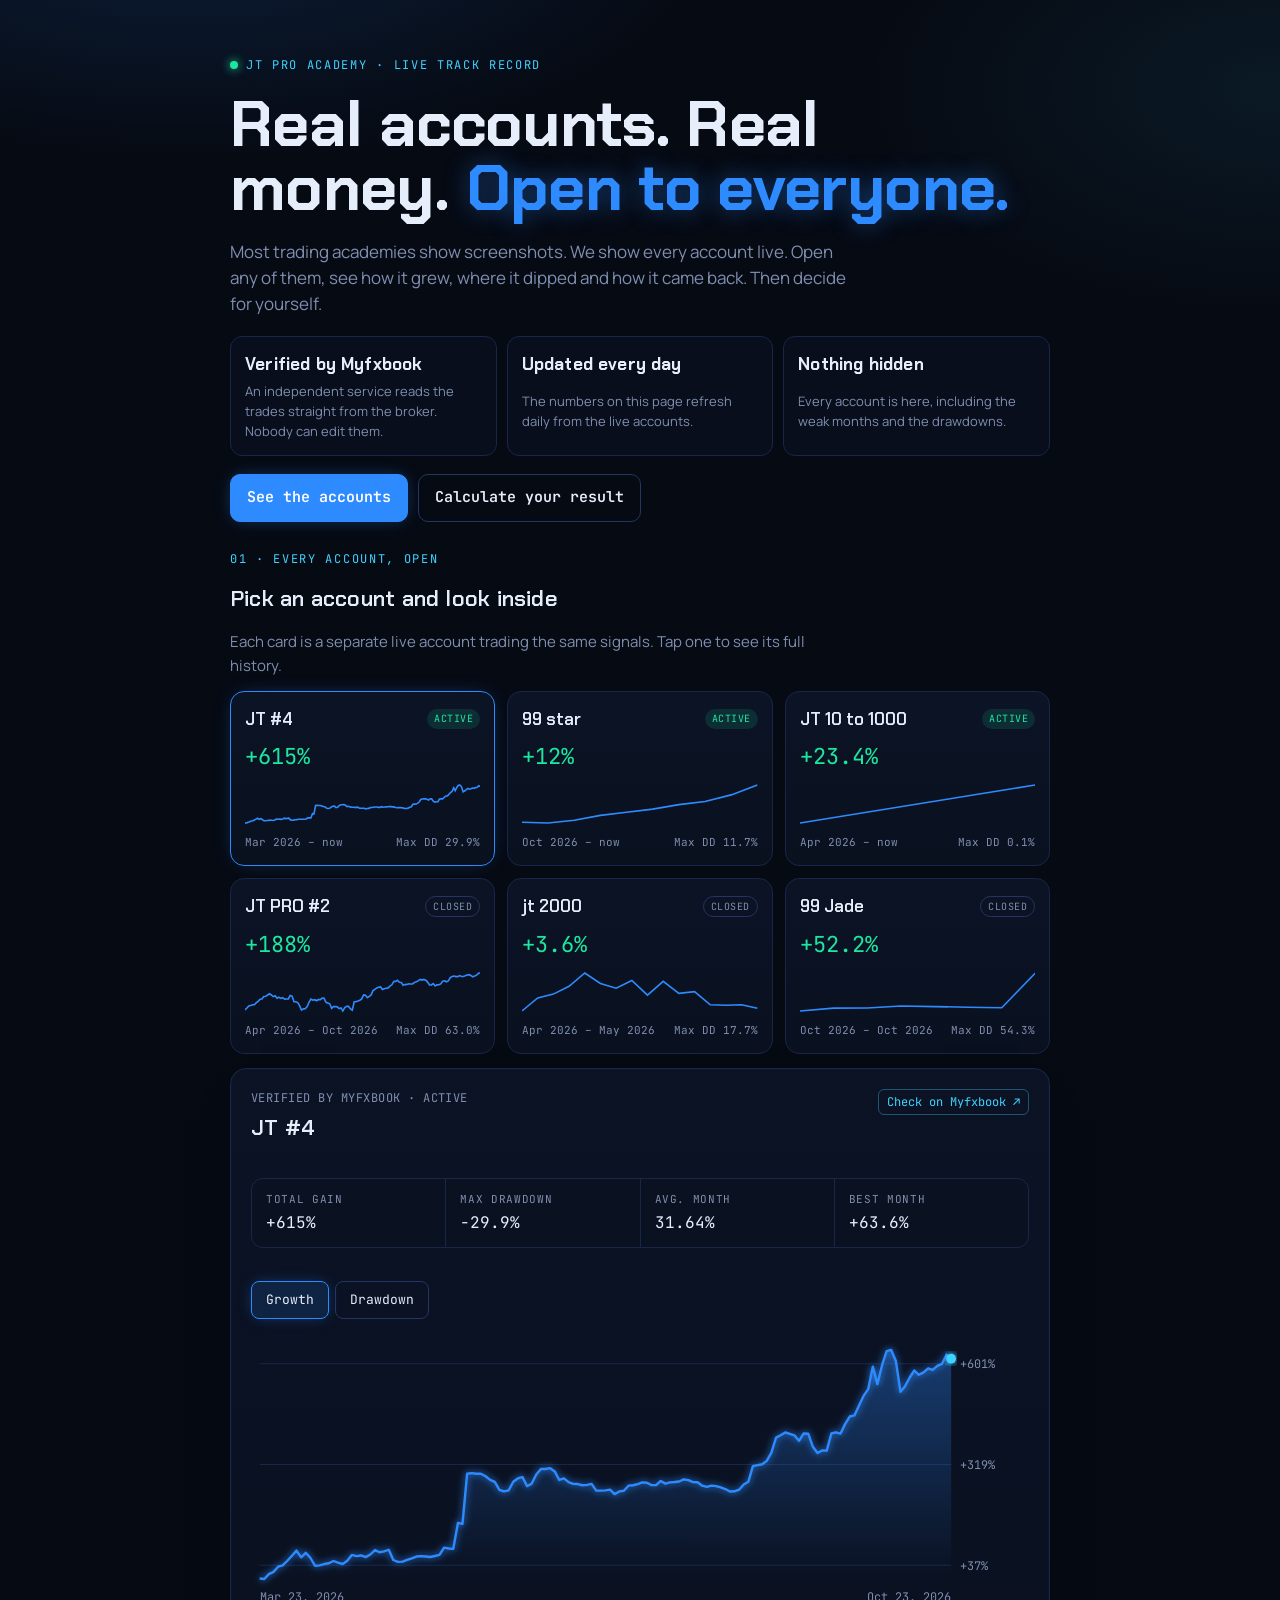
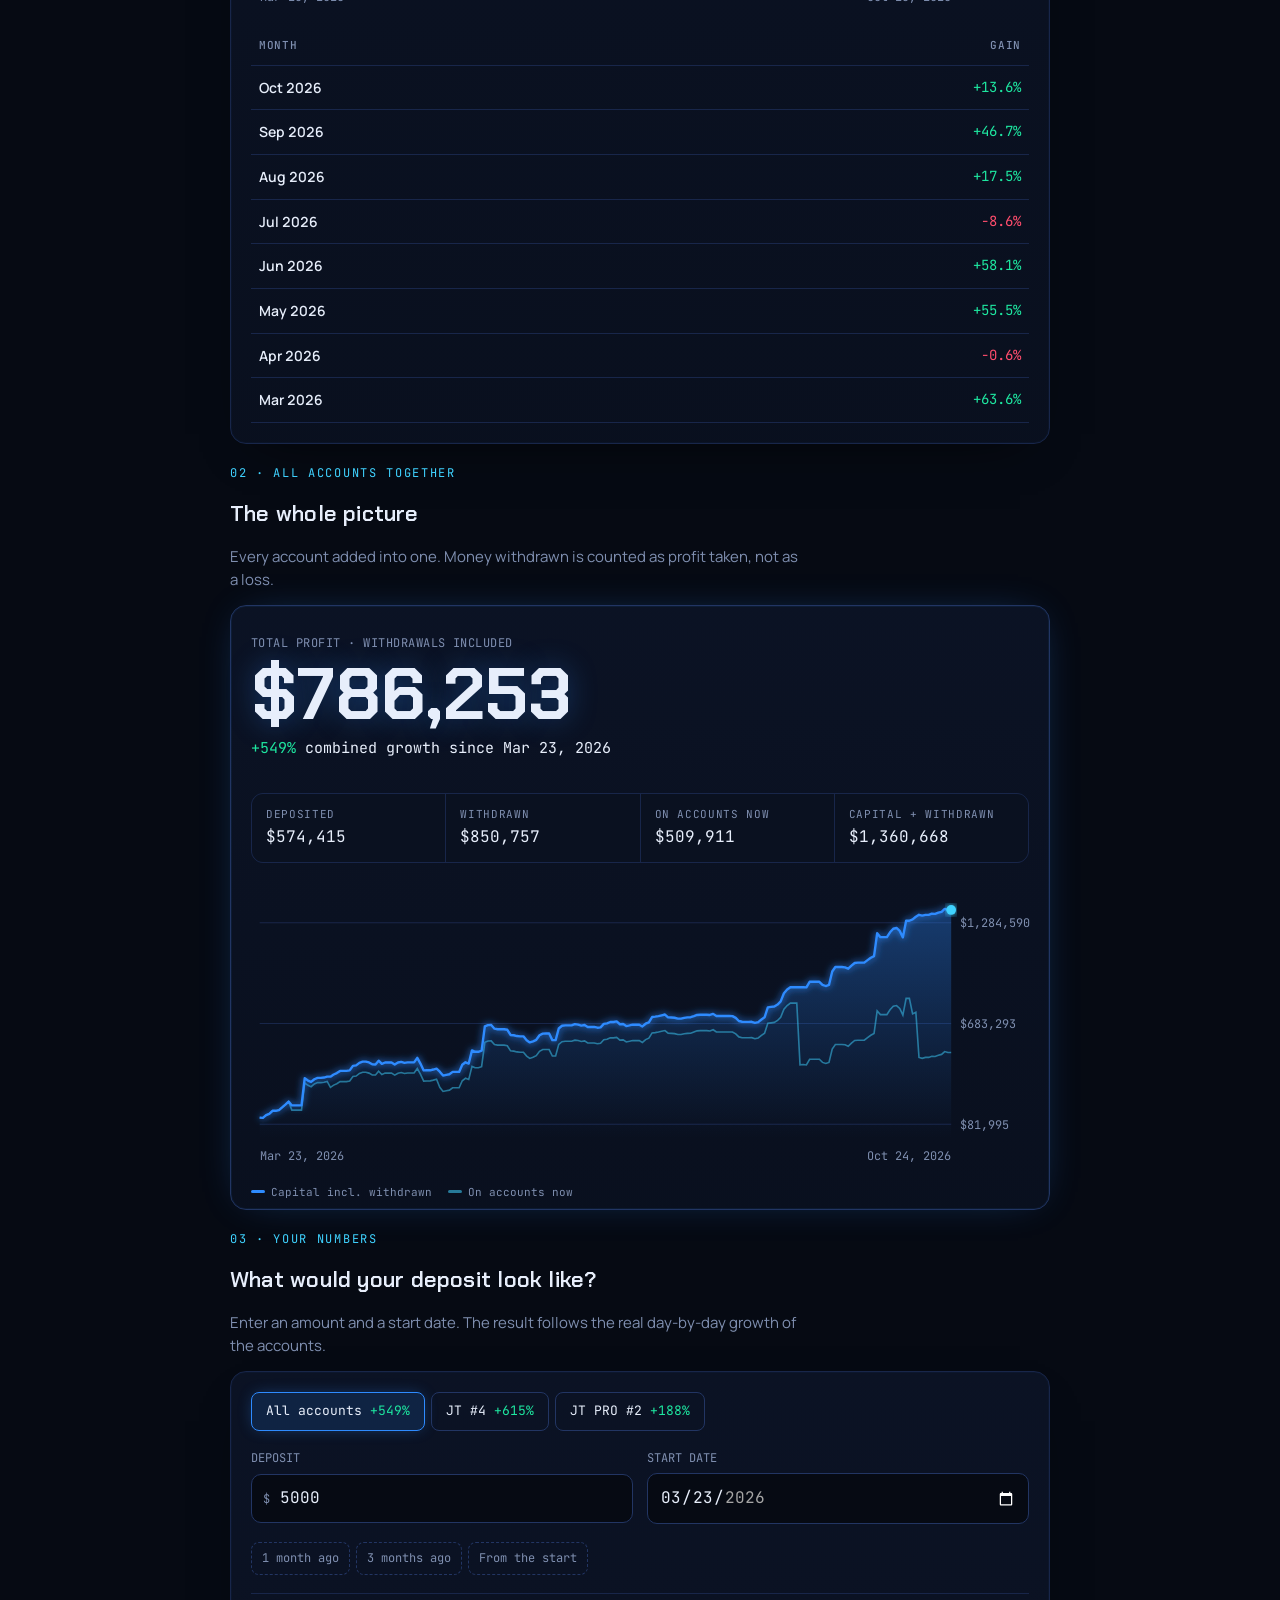
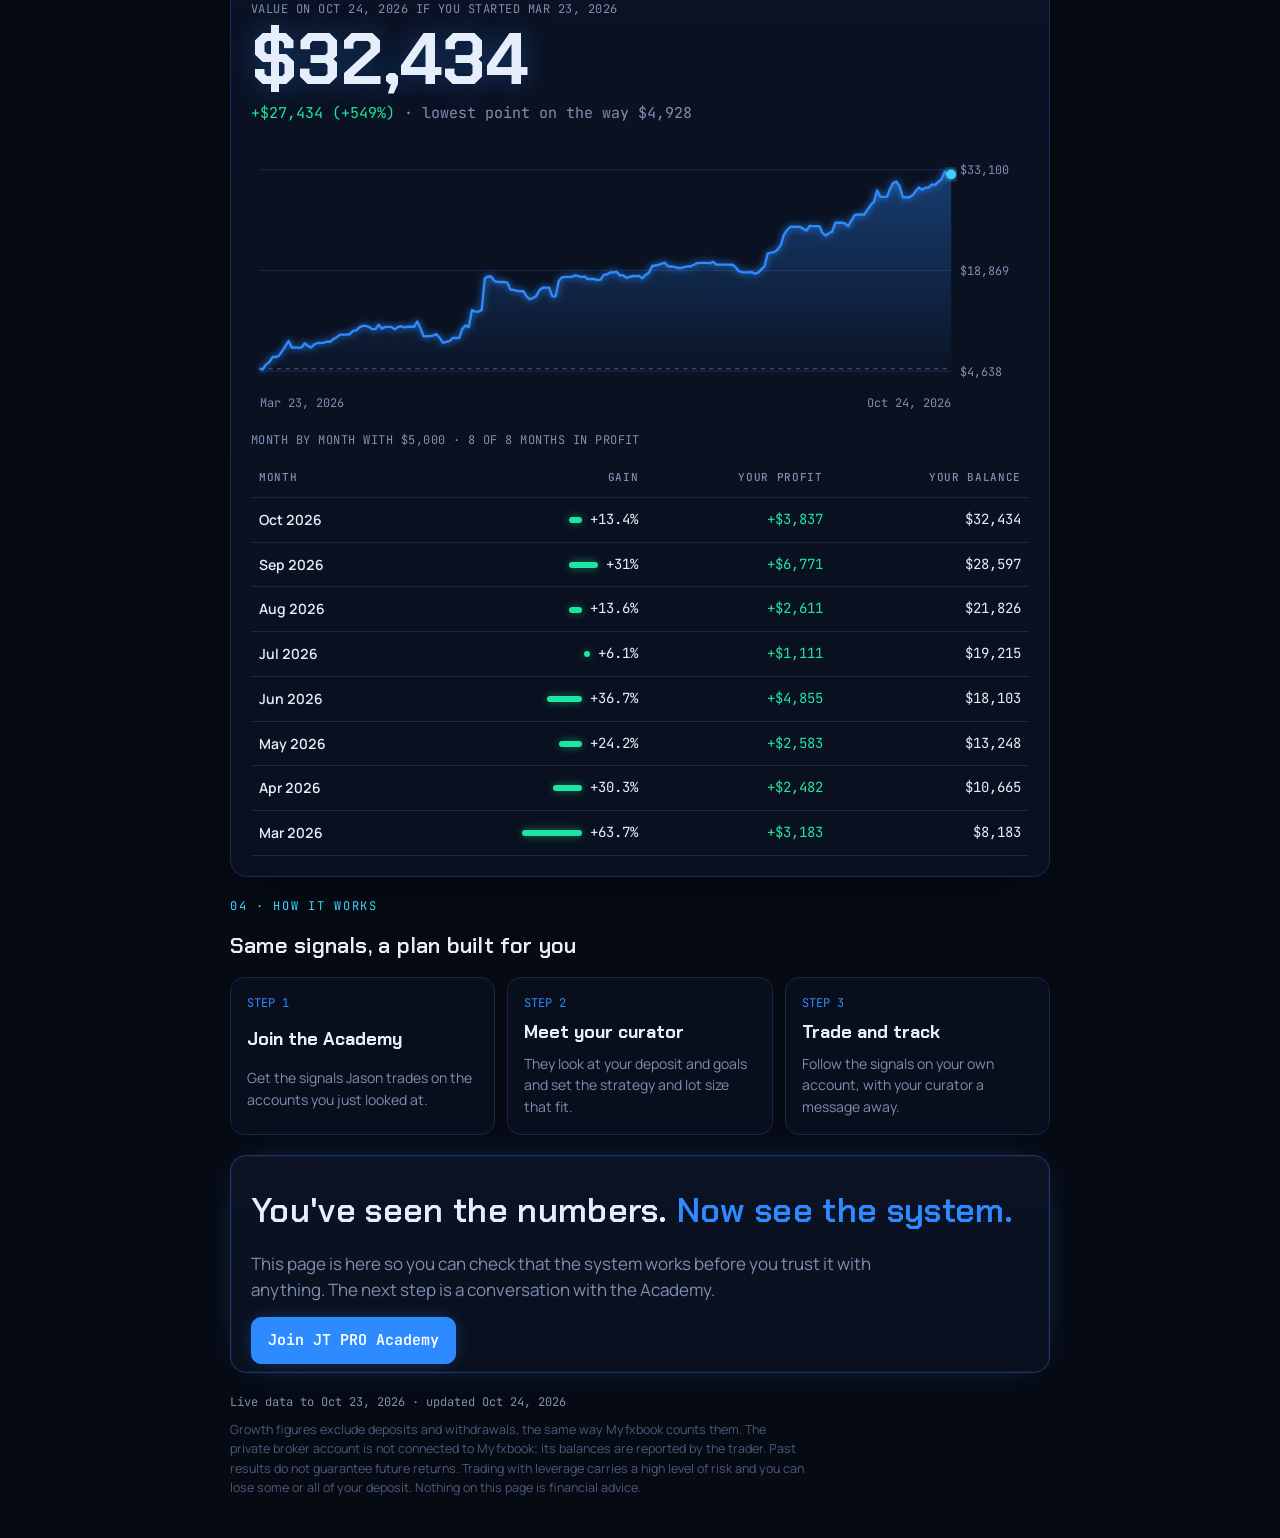
==== index.html @ dcdb2760 "Use Myfxbook drawdown figure on cards Co-Authored-By: Claude Opus 5.5 <noreply@anthropic.com> Claude" ====
<!doctype html>
<html lang="en" translate="no" class="notranslate">
<head>
<meta charset="utf-8">
<meta name="viewport" content="width=device-width,initial-scale=1,viewport-fit=cover">
<meta name="google" content="notranslate">
<title>JT PRO Academy · Live Track Record</title>
<meta name="description" content="Real trading accounts, verified on Myfxbook and updated every day. See how each account grew, where it dipped, and what your deposit could look like.">
<link rel="preconnect" href="https://fonts.googleapis.com">
<link rel="stylesheet" href="https://fonts.googleapis.com/css2?family=Chakra+Petch:wght@600;700&family=Manrope:wght@400;500;600;700&family=JetBrains+Mono:wght@400;500&display=swap">
<link rel="stylesheet" href="style.css">
<style>
.hero{padding-block:28px 8px;display:grid;gap:18px}
.hero h1{font-size:clamp(36px,8vw,64px)}
.hero .lede{font-size:17px}
.proof{display:grid;grid-template-columns:repeat(3,1fr);gap:10px}
@media (max-width:620px){.proof{grid-template-columns:1fr}}
.proof div{border:1px solid var(--line);background:rgba(10,17,32,.7);border-radius:12px;padding:14px;display:grid;gap:4px}
.proof b{font-family:var(--display);font-size:17px;letter-spacing:.01em}
.proof span{font-size:13px;color:var(--muted)}
.cta{display:flex;gap:10px;flex-wrap:wrap}
a.btn{text-decoration:none;display:inline-block}
.sec{display:grid;gap:14px}
.sec>p{margin:0;color:var(--muted);max-width:64ch}
.kicker{font-family:var(--mono);font-size:12px;letter-spacing:.14em;color:var(--cyan);text-transform:uppercase}
.cards{display:grid;grid-template-columns:repeat(auto-fill,minmax(230px,1fr));gap:12px}
.card{font:inherit;color:inherit;text-align:left;cursor:pointer;background:linear-gradient(180deg,rgba(12,20,38,.95),rgba(10,17,32,.95));border:1px solid var(--line);border-radius:14px;padding:14px;display:grid;gap:8px;min-width:0}
.card:hover{border-color:var(--line2)}
.card[aria-pressed="true"]{border-color:var(--neon);box-shadow:0 0 22px -8px var(--glow)}
.card .top{display:flex;justify-content:space-between;align-items:center;gap:8px}
.card .nm{font-family:var(--display);font-weight:600;font-size:17px}
.card .g{font-family:var(--mono);font-size:22px;color:var(--up)}
.card .meta{display:flex;justify-content:space-between;font-family:var(--mono);font-size:11px;color:var(--muted)}
.card svg{width:100%;height:44px;display:block}
.pill{font-family:var(--mono);font-size:10px;letter-spacing:.05em;text-transform:uppercase;padding:2px 7px;border-radius:999px}
.pill.on{color:var(--up);background:rgba(30,230,160,.12)}
.pill.off{color:var(--muted);border:1px solid var(--line2)}
.pill.pv{color:var(--cyan);border:1px solid rgba(63,210,255,.35)}
.dhead{display:flex;justify-content:space-between;align-items:flex-start;gap:12px;flex-wrap:wrap}
.subtabs{display:flex;gap:6px}
.callout{border:1px solid rgba(63,210,255,.35);background:rgba(63,210,255,.06);border-radius:12px;padding:14px 16px;display:grid;gap:6px}
.callout b{font-family:var(--display);font-size:16px;color:var(--cyan)}
.callout p{margin:0;font-size:14px;color:var(--fg)}
.steps{display:grid;grid-template-columns:repeat(3,1fr);gap:12px}
@media (max-width:620px){.steps{grid-template-columns:1fr}}
.steps div{border:1px solid var(--line);border-radius:14px;padding:16px;display:grid;gap:6px;background:rgba(10,17,32,.7)}
.steps i{font-style:normal;font-family:var(--mono);font-size:12px;color:var(--neon)}
.steps b{font-family:var(--display);font-size:18px}
.steps span{font-size:14px;color:var(--muted)}
.final{text-align:left;display:grid;gap:14px}
.final h2{font-size:clamp(24px,5vw,34px)}
</style>
</head>
<body>
<div class="wrap">

  <section class="hero">
    <div class="eyebrow"><span class="live"></span>JT PRO Academy · live track record</div>
    <h1>Real accounts. Real money. <em>Open to everyone.</em></h1>
    <p class="lede">Most trading academies show screenshots. We show every account live. Open any of them, see how it grew, where it dipped and how it came back. Then decide for yourself.</p>
    <div class="proof">
      <div><b>Verified by Myfxbook</b><span>An independent service reads the trades straight from the broker. Nobody can edit them.</span></div>
      <div><b>Updated every day</b><span>The numbers on this page refresh daily from the live accounts.</span></div>
      <div><b>Nothing hidden</b><span>Every account is here, including the weak months and the drawdowns.</span></div>
    </div>
    <div class="cta"><a class="btn" href="#accounts">See the accounts</a><a class="btn ghost" href="#calculator">Calculate your result</a></div>
  </section>

  <section class="sec" id="accounts">
    <div class="kicker">01 · Every account, open</div>
    <h2>Pick an account and look inside</h2>
    <p>Each card is a separate live account trading the same signals. Tap one to see its full history.</p>
    <div class="cards" id="cards"><div class="loading">Loading live data…</div></div>

    <div class="panel" id="detail" hidden>
      <div class="dhead">
        <div style="display:grid;gap:4px">
          <div class="lbl" id="dSub"></div>
          <h2 id="dName"></h2>
        </div>
        <a class="link" id="dLink" target="_blank" rel="noopener">Check on Myfxbook ↗</a>
      </div>
      <dl class="facts" id="dFacts"></dl>
      <div class="subtabs"><button class="tab" type="button" data-v="growth" aria-pressed="true">Growth</button><button class="tab" type="button" data-v="dd" aria-pressed="false">Drawdown</button></div>
      <div class="chart" id="dChart"></div>
      <div class="scroll"><table class="months">
        <thead><tr><th>Month</th><th>Gain</th></tr></thead>
        <tbody id="dMonths"></tbody>
      </table></div>
    </div>
  </section>

  <section class="sec" id="combined">
    <div class="kicker">02 · All accounts together</div>
    <h2>The whole picture</h2>
    <p>Every account added into one. Money withdrawn is counted as profit taken, not as a loss.</p>
    <div class="panel hero">
      <div style="display:grid;gap:6px">
        <div class="lbl">TOTAL PROFIT · WITHDRAWALS INCLUDED</div>
        <div class="big" id="totResult">—</div>
        <div class="delta" id="totGrowth"></div>
      </div>
      <dl class="facts" id="totFacts"></dl>
      <div class="chart" id="totChart"></div>
      <div class="legend"><span><i style="background:var(--neon)"></i>Capital incl. withdrawn</span><span><i style="background:var(--cyan);opacity:.55"></i>On accounts now</span></div>
    </div>
  </section>

  <section class="sec" id="calculator">
    <div class="kicker">03 · Your numbers</div>
    <h2>What would your deposit look like?</h2>
    <p>Enter an amount and a start date. The result follows the real day-by-day growth of the accounts.</p>
    <div class="panel">
      <div class="tabs" id="tabs" role="group" aria-label="Account"></div>
      <div class="fields">
        <label for="amt">DEPOSIT
          <div class="amount"><span>$</span><input id="amt" type="number" inputmode="decimal" min="1" step="100" value="5000"></div>
        </label>
        <label for="start">START DATE
          <input id="start" type="date">
        </label>
      </div>
      <div class="chips" id="chips">
        <button class="chip" data-m="1" type="button">1 month ago</button>
        <button class="chip" data-m="3" type="button">3 months ago</button>
        <button class="chip" data-m="0" type="button">From the start</button>
      </div>
      <div class="callout" id="small" hidden>
        <b>Under $1,000? Your plan looks different</b>
        <p>These results come from Jason's steady strategy, built for larger deposits. On a small account it grows too slowly to matter, so small deposits trade the same signals with larger position sizes to grow faster.</p>
        <p>You risk less money in total, but each trade carries more risk for the account. Your curator in the Academy sets the lot size that fits your deposit and your goals.</p>
      </div>
      <div class="result" aria-live="polite">
        <div class="lbl" id="resLbl">VALUE TODAY</div>
        <div class="big" id="resVal">$0</div>
        <div class="delta" id="resDelta"></div>
      </div>
      <div class="chart" id="calcChart"></div>
      <div style="display:grid;gap:8px">
        <div class="lbl" id="mLbl">MONTH BY MONTH</div>
        <div class="scroll"><table class="months">
          <thead><tr><th>Month</th><th>Gain</th><th>Your profit</th><th>Your balance</th></tr></thead>
          <tbody id="mRows"></tbody>
        </table></div>
      </div>
    </div>
  </section>

  <section class="sec" id="how">
    <div class="kicker">04 · How it works</div>
    <h2>Same signals, a plan built for you</h2>
    <div class="steps">
      <div><i>STEP 1</i><b>Join the Academy</b><span>Get the signals Jason trades on the accounts you just looked at.</span></div>
      <div><i>STEP 2</i><b>Meet your curator</b><span>They look at your deposit and goals and set the strategy and lot size that fit.</span></div>
      <div><i>STEP 3</i><b>Trade and track</b><span>Follow the signals on your own account, with your curator a message away.</span></div>
    </div>
  </section>

  <section class="panel hero final">
    <h2>You've seen the numbers. <em style="font-style:normal;color:var(--neon)">Now see the system.</em></h2>
    <p class="lede" style="margin:0">This page is here so you can check that the system works before you trust it with anything. The next step is a conversation with the Academy.</p>
    <div class="cta"><a class="btn" id="joinBtn" href="#" target="_blank" rel="noopener">Join JT PRO Academy</a></div>
  </section>

  <div class="foot">
    <div class="stamp" id="stamp"></div>
    <div>Growth figures exclude deposits and withdrawals, the same way Myfxbook counts them. The private broker account is not connected to Myfxbook; its balances are reported by the trader. Past results do not guarantee future returns. Trading with leverage carries a high level of risk and you can lose some or all of your deposit. Nothing on this page is financial advice.</div>
  </div>
</div>

<script src="engine.js"></script>
<script>
const ACADEMY_URL = '#';
let DATA = null, ENTRIES = [], R = null, cur = 'all', sel = 'jt4', view = 'growth';
const $ = id => document.getElementById(id);
const money = v => (v < 0 ? '−$' : '$') + Math.round(Math.abs(v)).toLocaleString('en-US');
const fmtDate = s => new Date(s + 'T00:00:00').toLocaleDateString('en-US', {month:'short', day:'numeric', year:'numeric'});
const fmtMon = s => new Date(s + 'T00:00:00').toLocaleDateString('en-US', {month:'short', year:'numeric'});
const pct = v => (v >= 0 ? '+' : '') + v.toLocaleString('en-US', {maximumFractionDigits: Math.abs(v) >= 100 ? 0 : 1}) + '%';
$('joinBtn').href = ACADEMY_URL;

// account series: growth index by date
function accSeries(key){
  if (key === 'all') { const s = R.days.filter(x => x.d >= R.firstReal); return s.map(x => ({d: x.d, i: x.idx / s[0].idx})); }
  const a = DATA.accounts[key];
  return a.bal.map((p, i) => ({d: p[0], i: 1 + a.s[i] / 100}));
}
function maxDD(s){ let pk = 1, m = 0; for (const p of s) { pk = Math.max(pk, p.i); m = Math.min(m, p.i / pk - 1); } return m * 100; }
function monthsOf(s){
  const out = []; let prev = 1;
  for (const p of s) { const m = p.d.slice(0, 7); let r = out[out.length - 1];
    if (!r || r.m !== m) { r = {m, a: prev, b: p.i}; out.push(r); } r.b = p.i; prev = p.i; }
  return out;
}

function chart(el, pts, opts){
  const W = 720, H = opts.h || 250, L = 8, Rt = 72, T = 12, B = 26;
  const vals = pts.flatMap(p => p.v2 != null ? [p.v, p.v2] : [p.v]).concat(opts.base != null ? [opts.base] : []);
  let lo = opts.zero ? Math.min(0, ...vals) : Math.min(...vals), hi = Math.max(...vals); if (hi === lo) hi = lo + 1;
  if (!opts.zero && !opts.neg) { const pad = (hi - lo) * .08; lo -= pad; hi += pad; }
  if (opts.neg) hi = 0;
  const fmt = opts.fmt || money;
  const n = pts.length, x = i => L + (n < 2 ? 0 : i * (W - L - Rt) / (n - 1)), y = v => T + (hi - v) / (hi - lo) * (H - T - B);
  const path = k => pts.map((p, i) => `${i ? 'L' : 'M'}${x(i).toFixed(1)},${y(p[k]).toFixed(1)}`).join('');
  const col = opts.neg ? '#ff4d6d' : '#2e8bff';
  const ticks = [0, .5, 1].map(f => lo + (hi - lo) * (0.06 + f * 0.88)).map(v =>
    `<line x1="${L}" x2="${W - Rt}" y1="${y(v)}" y2="${y(v)}" stroke="var(--line)" stroke-width="1"/><text x="${W - Rt + 8}" y="${y(v) + 4}" fill="var(--muted)" font-size="11" font-family="var(--mono)">${fmt(v)}</text>`).join('');
  const base = opts.neg ? y(0) : H - B;
  const area = path('v') + `L${x(n - 1)},${base}L${x(0)},${base}Z`, last = pts[n - 1], id = el.id;
  el.innerHTML = `<svg viewBox="0 0 ${W} ${H}" role="img" aria-label="${opts.label}">
    <defs><linearGradient id="g${id}" x1="0" y1="${opts.neg ? 1 : 0}" x2="0" y2="${opts.neg ? 0 : 1}"><stop offset="0" stop-color="${col}" stop-opacity=".35"/><stop offset="1" stop-color="${col}" stop-opacity="0"/></linearGradient>
    <filter id="f${id}" x="-5%" y="-20%" width="110%" height="140%"><feGaussianBlur stdDeviation="3.5" result="b"/><feMerge><feMergeNode in="b"/><feMergeNode in="SourceGraphic"/></feMerge></filter></defs>
    ${ticks}
    ${opts.base != null ? `<line x1="${L}" x2="${W - Rt}" y1="${y(opts.base)}" y2="${y(opts.base)}" stroke="var(--dim)" stroke-dasharray="4 4" stroke-width="1"/>` : ''}
    <path d="${area}" fill="url(#g${id})"/>
    ${pts[0].v2 != null ? `<path d="${path('v2')}" fill="none" stroke="var(--cyan)" stroke-opacity=".5" stroke-width="1.5"/>` : ''}
    <path d="${path('v')}" fill="none" stroke="${col}" stroke-width="2.2" stroke-linejoin="round" filter="url(#f${id})"/>
    <circle cx="${x(n - 1)}" cy="${y(last.v)}" r="4.5" fill="${opts.neg ? col : 'var(--cyan)'}" filter="url(#f${id})"/>
    <text x="${L}" y="${H - 6}" fill="var(--muted)" font-size="11" font-family="var(--mono)">${fmtDate(pts[0].d)}</text>
    <text x="${W - Rt}" y="${H - 6}" fill="var(--muted)" font-size="11" font-family="var(--mono)" text-anchor="end">${fmtDate(last.d)}</text>
    <line class="hx" y1="${T}" y2="${H - B}" stroke="var(--cyan)" stroke-opacity=".6" stroke-width="1" visibility="hidden"/>
  </svg><div class="tip" hidden></div>`;
  const svg = el.querySelector('svg'), tip = el.querySelector('.tip'), hx = el.querySelector('.hx');
  const move = e => {
    const r = svg.getBoundingClientRect(), sx = (e.clientX - r.left) * W / r.width;
    const i = Math.max(0, Math.min(n - 1, Math.round((sx - L) / ((W - L - Rt) / Math.max(1, n - 1)))));
    hx.setAttribute('x1', x(i)); hx.setAttribute('x2', x(i)); hx.setAttribute('visibility', 'visible');
    tip.hidden = false; tip.textContent = `${fmtDate(pts[i].d)} · ${fmt(pts[i].v)}`;
    tip.style.left = Math.min(r.width - 70, Math.max(70, x(i) * r.width / W)) + 'px'; tip.style.top = (y(pts[i].v) * r.height / H) + 'px';
  };
  svg.addEventListener('pointermove', move); svg.addEventListener('pointerdown', move);
  svg.addEventListener('pointerleave', () => { tip.hidden = true; hx.setAttribute('visibility', 'hidden'); });
}

function spark(s){
  const W = 220, H = 44, n = s.length; if (n < 2) return '';
  const lo = Math.min(...s.map(p => p.i)), hi = Math.max(...s.map(p => p.i)) || 1;
  const d = s.map((p, i) => `${i ? 'L' : 'M'}${(i * W / (n - 1)).toFixed(1)},${(H - 3 - (p.i - lo) / ((hi - lo) || 1) * (H - 6)).toFixed(1)}`).join('');
  return `<svg viewBox="0 0 ${W} ${H}" preserveAspectRatio="none" aria-hidden="true"><path d="${d}" fill="none" stroke="#2e8bff" stroke-width="1.6" vector-effect="non-scaling-stroke"/></svg>`;
}

function accList(){
  const keys = Object.keys(DATA.accounts);
  const list = keys.map(k => { const a = DATA.accounts[k], s = accSeries(k);
    return {k, name: a.name, verified: true, active: a.balNow > 0, gain: (s.at(-1).i - 1) * 100, dd: parseFloat(a.drawdown) || Math.abs(maxDD(s)), from: s[0].d, to: s.at(-1).d, s, url: a.url}; });
  return list.sort((a, b) => (b.active - a.active) || (b.s.length - a.s.length));
}

function privCard(){
  if (ENTRIES.length < 2) return '';
  const e = ENTRIES.slice().sort((a, b) => a.date < b.date ? -1 : 1), first = e[0], last = e.at(-1);
  const dep = e.reduce((t, x) => t + (x.flow > 0 ? x.flow : 0), 0), wd = e.reduce((t, x) => t + (x.flow < 0 ? -x.flow : 0), 0);
  return `<div class="card" style="cursor:default">
    <div class="top"><span class="nm">Private broker</span><span class="pill pv">Private</span></div>
    <div class="g">${money(last.balance)}</div>
    <div class="note" style="font-size:13px">Started with ${money(first.balance)} in ${fmtMon(first.date)}${wd ? `, ${money(wd)} withdrawn since` : ''}. Same signals, a broker that can't connect to Myfxbook, so balances are reported by the trader.</div>
    <div class="meta"><span>${fmtMon(first.date)} – now</span><span>Reported</span></div>
  </div>`;
}

function renderCards(){
  const list = accList();
  $('cards').innerHTML = list.map(a => `<button class="card" type="button" data-k="${a.k}" aria-pressed="${a.k === sel}">
    <div class="top"><span class="nm">${a.name}</span><span class="pill ${a.verified ? (a.active ? 'on' : 'off') : 'pv'}">${a.verified ? (a.active ? 'Active' : 'Closed') : 'Private'}</span></div>
    <div class="g ${a.gain < 0 ? 'down' : ''}">${pct(a.gain)}</div>
    ${spark(a.s)}
    <div class="meta"><span>${fmtMon(a.from)} – ${a.active ? 'now' : fmtMon(a.to)}</span><span>Max DD ${Math.abs(a.dd).toFixed(1)}%</span></div>
  </button>`).join('');
  $('cards').querySelectorAll('.card').forEach(b => b.onclick = () => { sel = b.dataset.k; renderCards(); renderDetail(); $('detail').scrollIntoView({behavior: 'smooth', block: 'start'}); });
}

function renderDetail(){
  const a = accList().find(x => x.k === sel); if (!a) return;
  $('detail').hidden = false;
  $('dName').textContent = a.name;
  $('dSub').textContent = `VERIFIED BY MYFXBOOK · ${a.active ? 'ACTIVE' : 'CLOSED'}`;
  $('dLink').href = a.url;
  const ms = monthsOf(a.s), best = Math.max(...ms.map(m => m.b / m.a - 1)) * 100;
  const acc = DATA.accounts[a.k];
  $('dFacts').innerHTML = [['Total gain', pct(a.gain)], ['Max drawdown', '−' + Math.abs(a.dd).toFixed(1) + '%'], ['Avg. month', acc.monthly], ['Best month', pct(best)]]
    .map(([t, v]) => `<div><dt>${t}</dt><dd>${v}</dd></div>`).join('');
  if (view === 'growth') chart($('dChart'), a.s.map(p => ({d: p.d, v: (p.i - 1) * 100})), {fmt: v => pct(v), label: 'Account growth', zero: true});
  else { let pk = 1; chart($('dChart'), a.s.map(p => { pk = Math.max(pk, p.i); return {d: p.d, v: (p.i / pk - 1) * 100}; }), {fmt: v => v.toFixed(1) + '%', label: 'Drawdown from peak', neg: true}); }
  $('dMonths').innerHTML = ms.slice().reverse().map(m => { const g = (m.b / m.a - 1) * 100; return `<tr><td>${fmtMon(m.m + '-01')}</td><td class="${g >= 0 ? 'up' : 'down'}">${pct(g)}</td></tr>`; }).join('');
}
document.querySelectorAll('.subtabs .tab').forEach(b => b.onclick = () => { view = b.dataset.v; document.querySelectorAll('.subtabs .tab').forEach(t => t.setAttribute('aria-pressed', t === b)); renderDetail(); });

function renderTotal(){
  const days = R.days.filter(x => x.d >= R.firstReal), last = days.at(-1);
  $('totResult').textContent = money(R.result);
  $('totGrowth').innerHTML = `<span class="up">${pct((last.idx / days[0].idx - 1) * 100)}</span> combined growth since ${fmtDate(days[0].d)}`;
  $('totFacts').innerHTML = [['Deposited', R.dep], ['Withdrawn', R.wd], ['On accounts now', R.now], ['Capital + withdrawn', R.now + R.wd]]
    .map(([t, v]) => `<div><dt>${t}</dt><dd>${money(v)}</dd></div>`).join('');
  chart($('totChart'), days.map(x => ({d: x.d, v: x.tot + x.wd, v2: x.tot})), {label: 'Total capital over time', zero: true});
  const lastMfx = Object.values(DATA.accounts).map(a => a.bal.at(-1)[0]).sort().pop();
  $('stamp').textContent = `Live data to ${fmtDate(lastMfx)} · updated ${fmtDate(DATA.updated)}`;
}

function renderTabs(){
  const t = k => { const s = accSeries(k); return pct((s.at(-1).i / s[0].i - 1) * 100); };
  const tabs = [['all', 'All accounts'], ['jt4', 'JT #4'], ['jtpro2', 'JT PRO #2']];
  $('tabs').innerHTML = tabs.map(([k, n]) => `<button class="tab" type="button" data-k="${k}" aria-pressed="${k === cur}">${n}<span class="g">${t(k)}</span></button>`).join('');
  $('tabs').querySelectorAll('.tab').forEach(b => b.onclick = () => { cur = b.dataset.k; setupCalc(true); });
}
function setupCalc(reset){
  renderTabs();
  const s = accSeries(cur), inp = $('start');
  inp.min = s[0].d; inp.max = s.at(-1).d;
  if (reset || !inp.value || inp.value < inp.min || inp.value > inp.max) inp.value = s[0].d;
  calc();
}
function calc(){
  const s = accSeries(cur), amt = Math.max(0, parseFloat($('amt').value) || 0), start = $('start').value;
  $('small').hidden = !(amt > 0 && amt < 1000);
  let i = 0; while (i + 1 < s.length && s[i + 1].d <= start) i++;
  const pts = s.slice(i).map(p => ({d: p.d, v: amt * p.i / s[i].i}));
  const end = pts.at(-1).v, diff = end - amt, p = amt ? diff / amt * 100 : 0;
  $('resLbl').textContent = `VALUE ON ${fmtDate(pts.at(-1).d).toUpperCase()} IF YOU STARTED ${fmtDate(pts[0].d).toUpperCase()}`;
  $('resVal').textContent = money(end);
  const low = Math.min(...pts.map(q => q.v));
  $('resDelta').innerHTML = `<span class="${diff >= 0 ? 'up' : 'down'}">${diff >= 0 ? '+' : '−'}${money(Math.abs(diff))} (${pct(p)})</span>` + (low < amt ? ` <span style="color:var(--muted)">· lowest point on the way ${money(low)}</span>` : '');
  chart($('calcChart'), pts, {base: amt, label: 'Your deposit over time'});
  const ms = []; let prev = amt;
  for (const q of pts) { const m = q.d.slice(0, 7); let r = ms.at(-1); if (!r || r.m !== m) { r = {m, a: prev, b: q.v}; ms.push(r); } r.b = q.v; prev = q.v; }
  const mx = Math.max(...ms.map(r => Math.abs(r.b / r.a - 1)), .01), wins = ms.filter(r => r.b >= r.a).length;
  $('mLbl').textContent = `MONTH BY MONTH WITH ${money(amt)} · ${wins} OF ${ms.length} MONTHS IN PROFIT`;
  $('mRows').innerHTML = ms.slice().reverse().map(r => { const g = r.b / r.a - 1, w = Math.max(3, Math.round(Math.abs(g) / mx * 60));
    return `<tr><td>${fmtMon(r.m + '-01')}</td><td><span class="bar ${g < 0 ? 'neg' : ''}" style="width:${w}px"></span>${pct(g * 100)}</td><td class="${g >= 0 ? 'up' : 'down'}">${g >= 0 ? '+' : '−'}${money(Math.abs(r.b - r.a))}</td><td>${money(r.b)}</td></tr>`; }).join('');
}
$('amt').addEventListener('input', () => R && calc());
$('start').addEventListener('change', () => R && calc());
$('chips').querySelectorAll('.chip').forEach(b => b.onclick = () => {
  if (!R) return; const s = accSeries(cur), m = +b.dataset.m;
  if (!m) $('start').value = s[0].d;
  else { const d = new Date(s.at(-1).d + 'T00:00:00'); d.setMonth(d.getMonth() - m);
    const iso = `${d.getFullYear()}-${String(d.getMonth() + 1).padStart(2, '0')}-${String(d.getDate()).padStart(2, '0')}`; $('start').value = iso < s[0].d ? s[0].d : iso; }
  calc();
});

const bust = '?t=' + Date.now();
Promise.all([fetch('data.json' + bust).then(r => r.json()), fetch('exchange.json' + bust).then(r => r.json()).catch(() => ({entries: []}))])
  .then(([d, ex]) => {
    DATA = d; ENTRIES = ex.entries || []; R = jtEngine(DATA, ENTRIES);
    renderCards(); renderDetail(); renderTotal(); setupCalc(true);
  })
  .catch(() => { $('cards').innerHTML = '<div class="loading">Could not load live data. Refresh the page.</div>'; });
</script>
</body>
</html>
---- style.css ----
/* JT PRO — blue neon terminal. Single dark theme by design. */
:root{
  --bg:#060a13; --bg2:#0a1120; --panel:#0c1426; --line:#18264a; --line2:#223563;
  --fg:#e7eefb; --muted:#7f8fb0; --dim:#4c5b7e;
  --neon:#2e8bff; --cyan:#3fd2ff; --glow:rgba(46,139,255,.45);
  --up:#1ee6a0; --down:#ff4d6d; --est:rgba(127,143,176,.08);
  --display:"Chakra Petch","Segoe UI",system-ui,sans-serif;
  --body:"Manrope",system-ui,-apple-system,"Segoe UI",sans-serif;
  --mono:"JetBrains Mono",ui-monospace,SFMono-Regular,Menlo,monospace;
  color-scheme:dark;
}
*{box-sizing:border-box}
html{background:var(--bg)}
body{margin:0;background:
  radial-gradient(900px 420px at 15% -10%,rgba(46,139,255,.16),transparent 60%),
  radial-gradient(700px 380px at 100% 10%,rgba(63,210,255,.08),transparent 60%),
  linear-gradient(var(--bg),var(--bg));
  background-attachment:fixed;color:var(--fg);font-family:var(--body);font-size:15px;line-height:1.55;
  padding-left:max(16px,env(safe-area-inset-left,0px));padding-right:max(16px,env(safe-area-inset-right,0px));
  padding-block:calc(28px + env(safe-area-inset-top,0px)) calc(40px + env(safe-area-inset-bottom,0px));min-height:100vh}
body::after{content:"";position:fixed;inset:0;pointer-events:none;z-index:-1;opacity:.5;
  background-image:linear-gradient(rgba(46,139,255,.05) 1px,transparent 1px),linear-gradient(90deg,rgba(46,139,255,.05) 1px,transparent 1px);
  background-size:44px 44px;mask-image:linear-gradient(#000,transparent 70%)}
.wrap{max-width:820px;margin:0 auto;display:grid;gap:20px}
header{display:grid;gap:8px}
.eyebrow{font-family:var(--mono);font-size:12px;letter-spacing:.14em;text-transform:uppercase;color:var(--cyan);display:flex;align-items:center;gap:8px}
.eyebrow .live{width:8px;height:8px;border-radius:50%;background:var(--up);box-shadow:0 0 10px var(--up)}
h1{font-family:var(--display);font-weight:700;font-size:clamp(32px,7vw,52px);line-height:1;margin:0;letter-spacing:-.01em;text-wrap:balance}
h1 em{font-style:normal;color:var(--neon);text-shadow:0 0 24px var(--glow)}
h2{font-family:var(--display);font-weight:600;font-size:22px;margin:0;letter-spacing:.01em}
.lede{color:var(--muted);margin:0;max-width:62ch}
.panel{background:linear-gradient(180deg,rgba(12,20,38,.92),rgba(10,17,32,.92));border:1px solid var(--line);border-radius:16px;padding:20px;display:grid;gap:18px;min-width:0;
  box-shadow:0 0 0 1px rgba(46,139,255,.04) inset,0 20px 50px -30px rgba(0,0,0,.8)}
.panel.hero{border-color:var(--line2);box-shadow:0 0 40px -18px var(--glow),0 0 0 1px rgba(46,139,255,.08) inset}
.lbl{font-family:var(--mono);font-size:12px;color:var(--muted);letter-spacing:.04em}
.big{font-family:var(--display);font-weight:700;font-size:clamp(42px,11vw,72px);line-height:1;font-variant-numeric:tabular-nums;color:var(--fg);text-shadow:0 0 28px rgba(46,139,255,.35)}
.facts{display:grid;grid-template-columns:repeat(4,1fr);gap:1px;background:var(--line);border:1px solid var(--line);border-radius:12px;overflow:hidden}
@media (max-width:560px){.facts{grid-template-columns:1fr 1fr}}
.facts div{display:grid;gap:2px;background:var(--bg2);padding:12px 14px}
.facts dt{font-family:var(--mono);font-size:11px;color:var(--muted);text-transform:uppercase;letter-spacing:.06em}
.facts dd{margin:0;font-family:var(--mono);font-size:16px;font-variant-numeric:tabular-nums}
.legend{display:flex;gap:16px;flex-wrap:wrap;font-family:var(--mono);font-size:11px;color:var(--muted)}
.legend i{display:inline-block;width:14px;height:3px;border-radius:2px;vertical-align:3px;margin-right:6px}
.tabs{display:flex;gap:6px;flex-wrap:wrap}
.tab{font:inherit;font-family:var(--mono);font-size:13px;border:1px solid var(--line2);background:transparent;color:var(--fg);padding:8px 14px;border-radius:8px;cursor:pointer}
.tab[aria-pressed="true"]{border-color:var(--neon);background:rgba(46,139,255,.14);box-shadow:0 0 16px -4px var(--glow)}
.tab .g{color:var(--up);margin-left:8px}
.fields{display:grid;grid-template-columns:1fr 1fr;gap:14px}
@media (max-width:520px){.fields{grid-template-columns:1fr}}
label{display:grid;gap:6px;font-family:var(--mono);font-size:12px;color:var(--muted)}
input,select{font:inherit;font-family:var(--mono);font-size:16px;color:var(--fg);background:var(--bg);border:1px solid var(--line2);border-radius:10px;padding:11px 12px;width:100%;min-width:0}
input:focus,select:focus{outline:none;border-color:var(--neon);box-shadow:0 0 0 3px rgba(46,139,255,.2)}
button:focus-visible,a:focus-visible{outline:2px solid var(--cyan);outline-offset:2px}
.amount{position:relative}
.amount span{position:absolute;left:12px;top:50%;transform:translateY(-50%);font-family:var(--mono);color:var(--muted)}
.amount input{padding-left:28px}
.chips{display:flex;gap:6px;flex-wrap:wrap}
.chip{font:inherit;font-family:var(--mono);font-size:12px;border:1px dashed var(--line2);background:transparent;color:var(--muted);padding:6px 10px;border-radius:8px;cursor:pointer}
.chip:hover{color:var(--cyan);border-color:var(--cyan)}
.result{display:grid;gap:6px;padding-top:6px;border-top:1px solid var(--line)}
.delta{font-family:var(--mono);font-size:15px}
.note{font-size:12.5px;color:var(--muted)}
.up{color:var(--up)}.down{color:var(--down)}
.chart{position:relative}
.chart svg{display:block;width:100%;height:auto;overflow:visible;touch-action:pan-y}
.tip{position:absolute;pointer-events:none;background:var(--bg);border:1px solid var(--neon);color:var(--fg);font-family:var(--mono);font-size:12px;padding:5px 8px;border-radius:6px;white-space:nowrap;transform:translate(-50%,-130%);box-shadow:0 0 14px -4px var(--glow)}
.scroll{overflow-x:auto}
table{border-collapse:collapse;width:100%;min-width:580px;font-variant-numeric:tabular-nums}
th,td{padding:11px 8px;border-bottom:1px solid var(--line);text-align:right;white-space:nowrap}
th{font-family:var(--mono);font-size:11px;font-weight:500;color:var(--muted);text-transform:uppercase;letter-spacing:.06em}
th:first-child,td:first-child{text-align:left}
td{font-family:var(--mono);font-size:14px}
td:first-child{font-family:var(--body);font-weight:600}
tfoot td{border-bottom:0;font-weight:700;color:var(--fg)}
.badge{display:inline-block;font-family:var(--mono);font-size:10px;font-weight:500;padding:2px 6px;border-radius:4px;margin-left:8px;vertical-align:2px;letter-spacing:.04em;text-transform:uppercase}
.badge.v{background:rgba(30,230,160,.12);color:var(--up)}
.badge.o{border:1px solid var(--line2);color:var(--muted)}
.link{font-family:var(--mono);font-size:12px;color:var(--cyan);text-decoration:none;border:1px solid rgba(63,210,255,.35);padding:3px 8px;border-radius:6px}
.link:hover{background:rgba(63,210,255,.1)}
.months tr.est td{color:var(--muted)}
.bar{display:inline-block;height:6px;border-radius:3px;vertical-align:middle;margin-right:8px;background:var(--up);box-shadow:0 0 8px rgba(30,230,160,.5)}
.bar.neg{background:var(--down);box-shadow:0 0 8px rgba(255,77,109,.5)}
.btn{font:inherit;font-family:var(--mono);font-weight:600;border:1px solid var(--neon);background:var(--neon);color:#fff;padding:11px 16px;border-radius:10px;cursor:pointer;box-shadow:0 0 18px -4px var(--glow)}
.btn.ghost{background:transparent;color:var(--fg);border-color:var(--line2);box-shadow:none}
.btn:disabled{opacity:.5;cursor:default}
.del{font:inherit;font-family:var(--mono);font-size:12px;background:transparent;border:1px solid var(--line2);color:var(--muted);border-radius:8px;padding:4px 9px;cursor:pointer}
.del[data-armed="1"]{border-color:var(--down);color:var(--down)}
.status{font-family:var(--mono);font-size:13px;color:var(--muted);min-height:1.2em}
.foot{font-size:12.5px;color:var(--dim);display:grid;gap:8px;max-width:72ch}
.foot a{color:var(--cyan)}
.stamp{font-family:var(--mono);font-size:12px;color:var(--muted)}
.loading{font-family:var(--mono);color:var(--muted)}
@media (prefers-reduced-motion:no-preference){.eyebrow .live{animation:pulse 2s ease-in-out infinite}@keyframes pulse{50%{opacity:.35}}}
[hidden]{display:none!important}
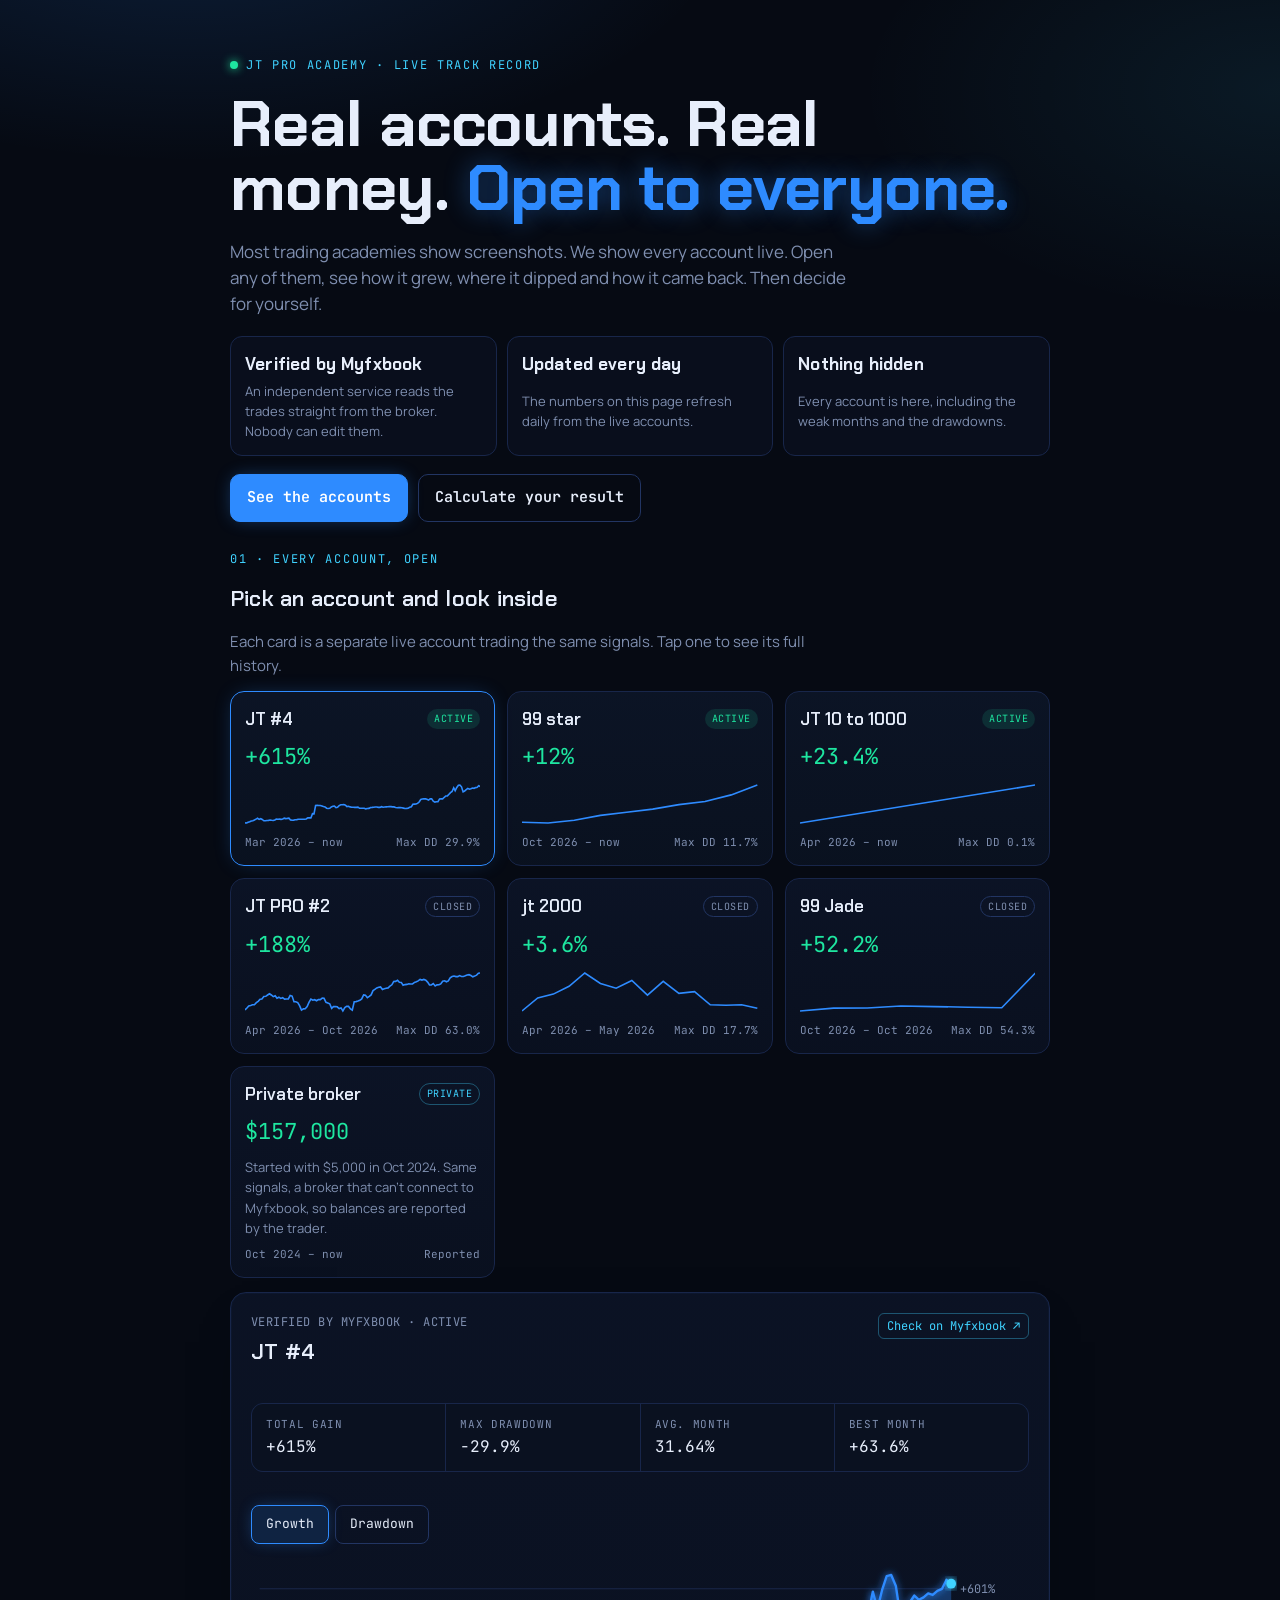
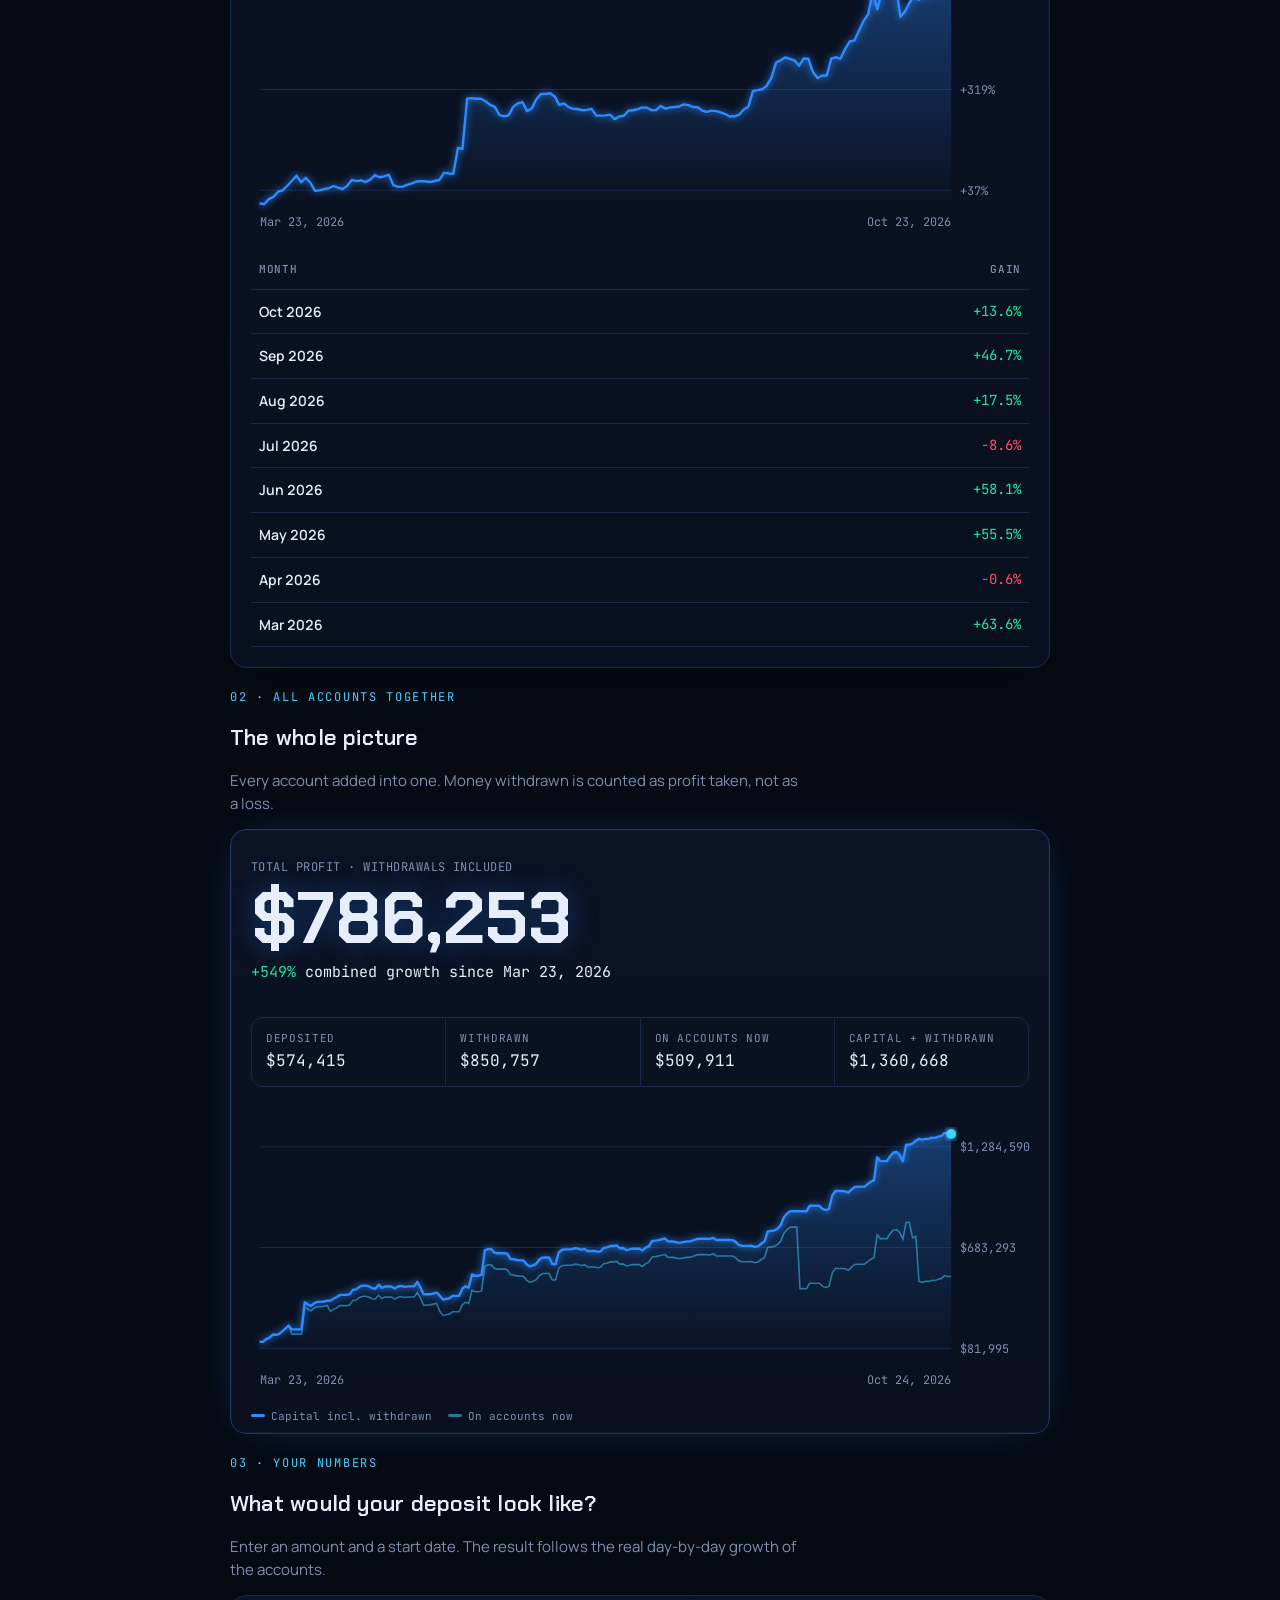
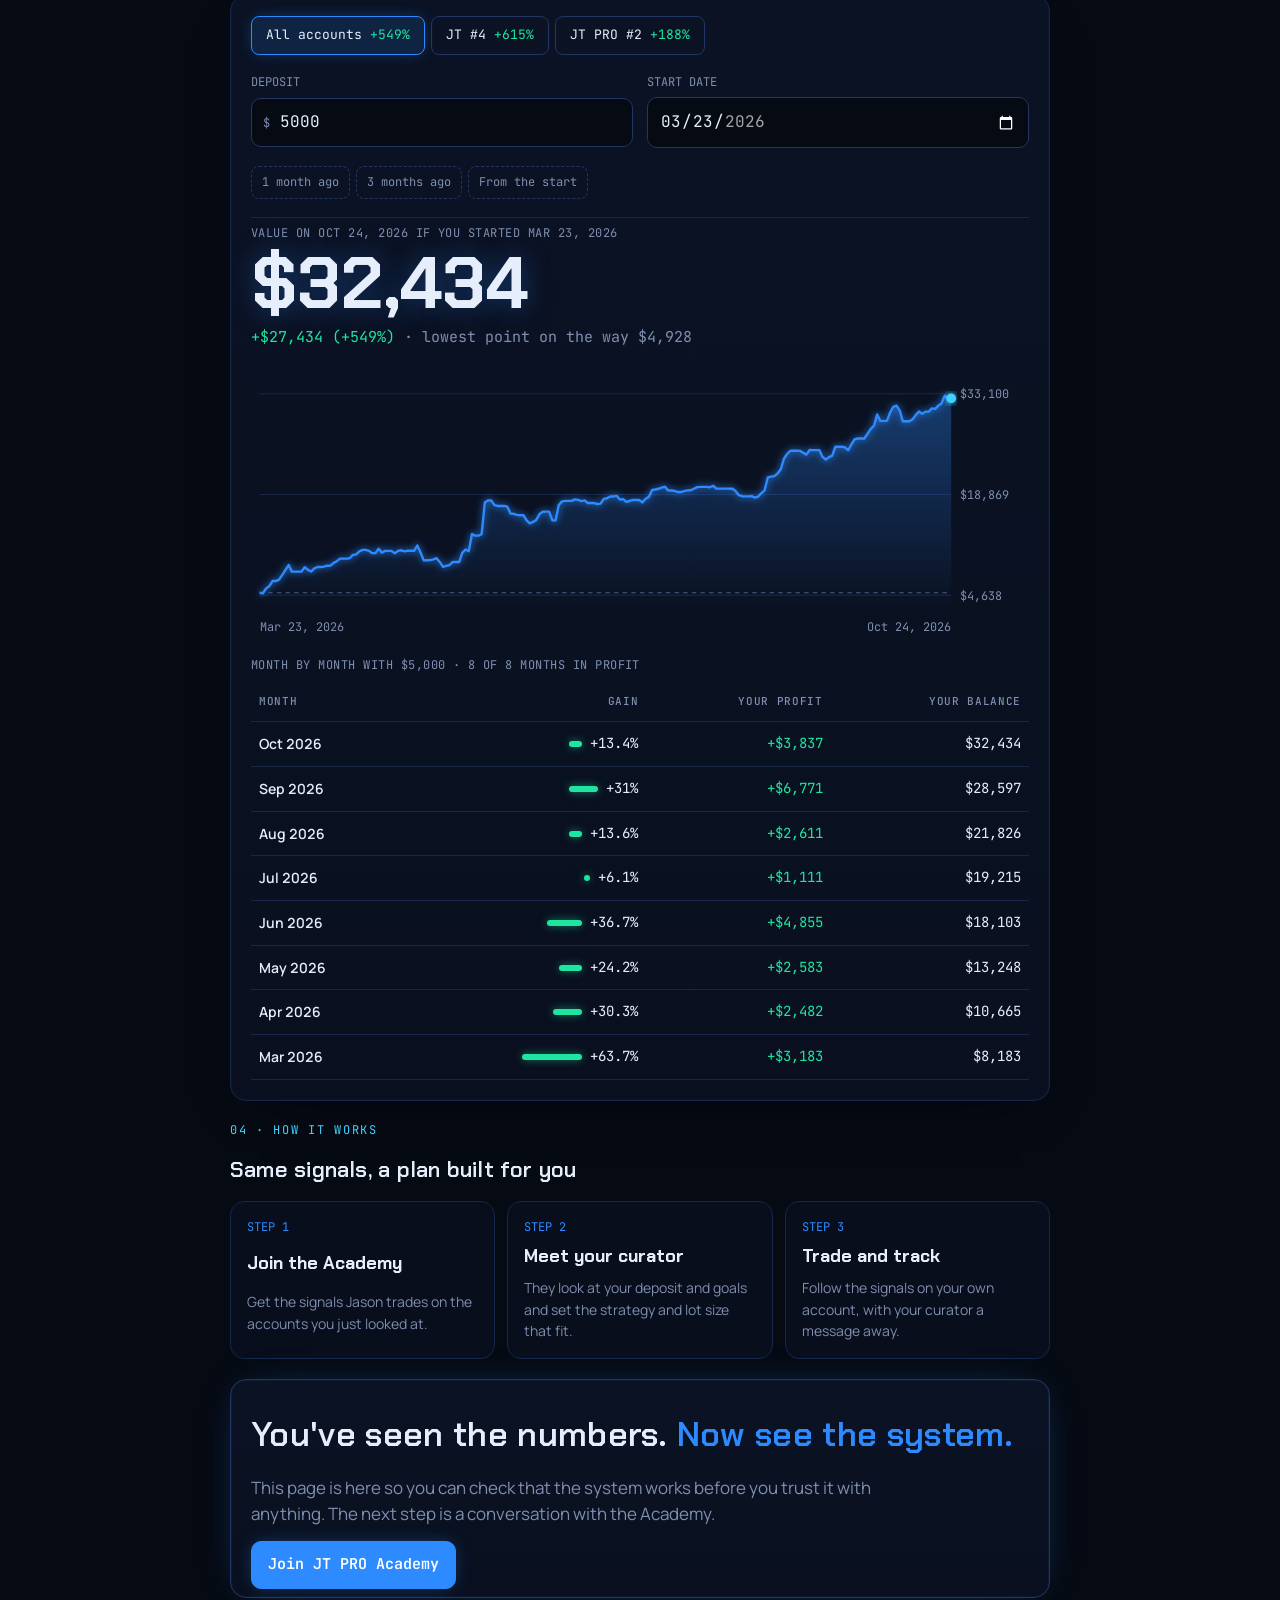
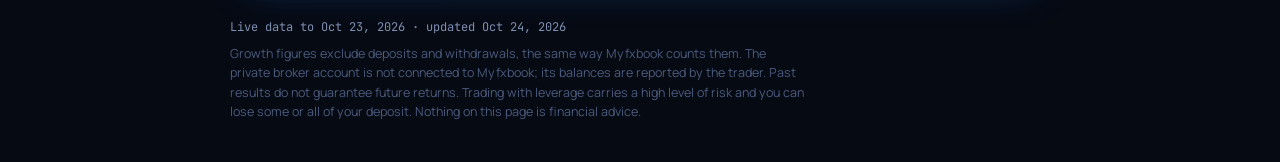
==== commit b3c58caa: "Show private broker card Co-Authored-By: Claude Opus 5.5 <noreply@anthropic.com> Claude-Session: htt" ====
--- a/index.html
+++ b/index.html
@@ -265,8 +265,8 @@
     <div class="g ${a.gain < 0 ? 'down' : ''}">${pct(a.gain)}</div>
     ${spark(a.s)}
     <div class="meta"><span>${fmtMon(a.from)} – ${a.active ? 'now' : fmtMon(a.to)}</span><span>Max DD ${Math.abs(a.dd).toFixed(1)}%</span></div>
-  </button>`).join('');
-  $('cards').querySelectorAll('.card').forEach(b => b.onclick = () => { sel = b.dataset.k; renderCards(); renderDetail(); $('detail').scrollIntoView({behavior: 'smooth', block: 'start'}); });
+  </button>`).join('') + privCard();
+  $('cards').querySelectorAll('.card[data-k]').forEach(b => b.onclick = () => { sel = b.dataset.k; renderCards(); renderDetail(); $('detail').scrollIntoView({behavior: 'smooth', block: 'start'}); });
 }
 
 function renderDetail(){
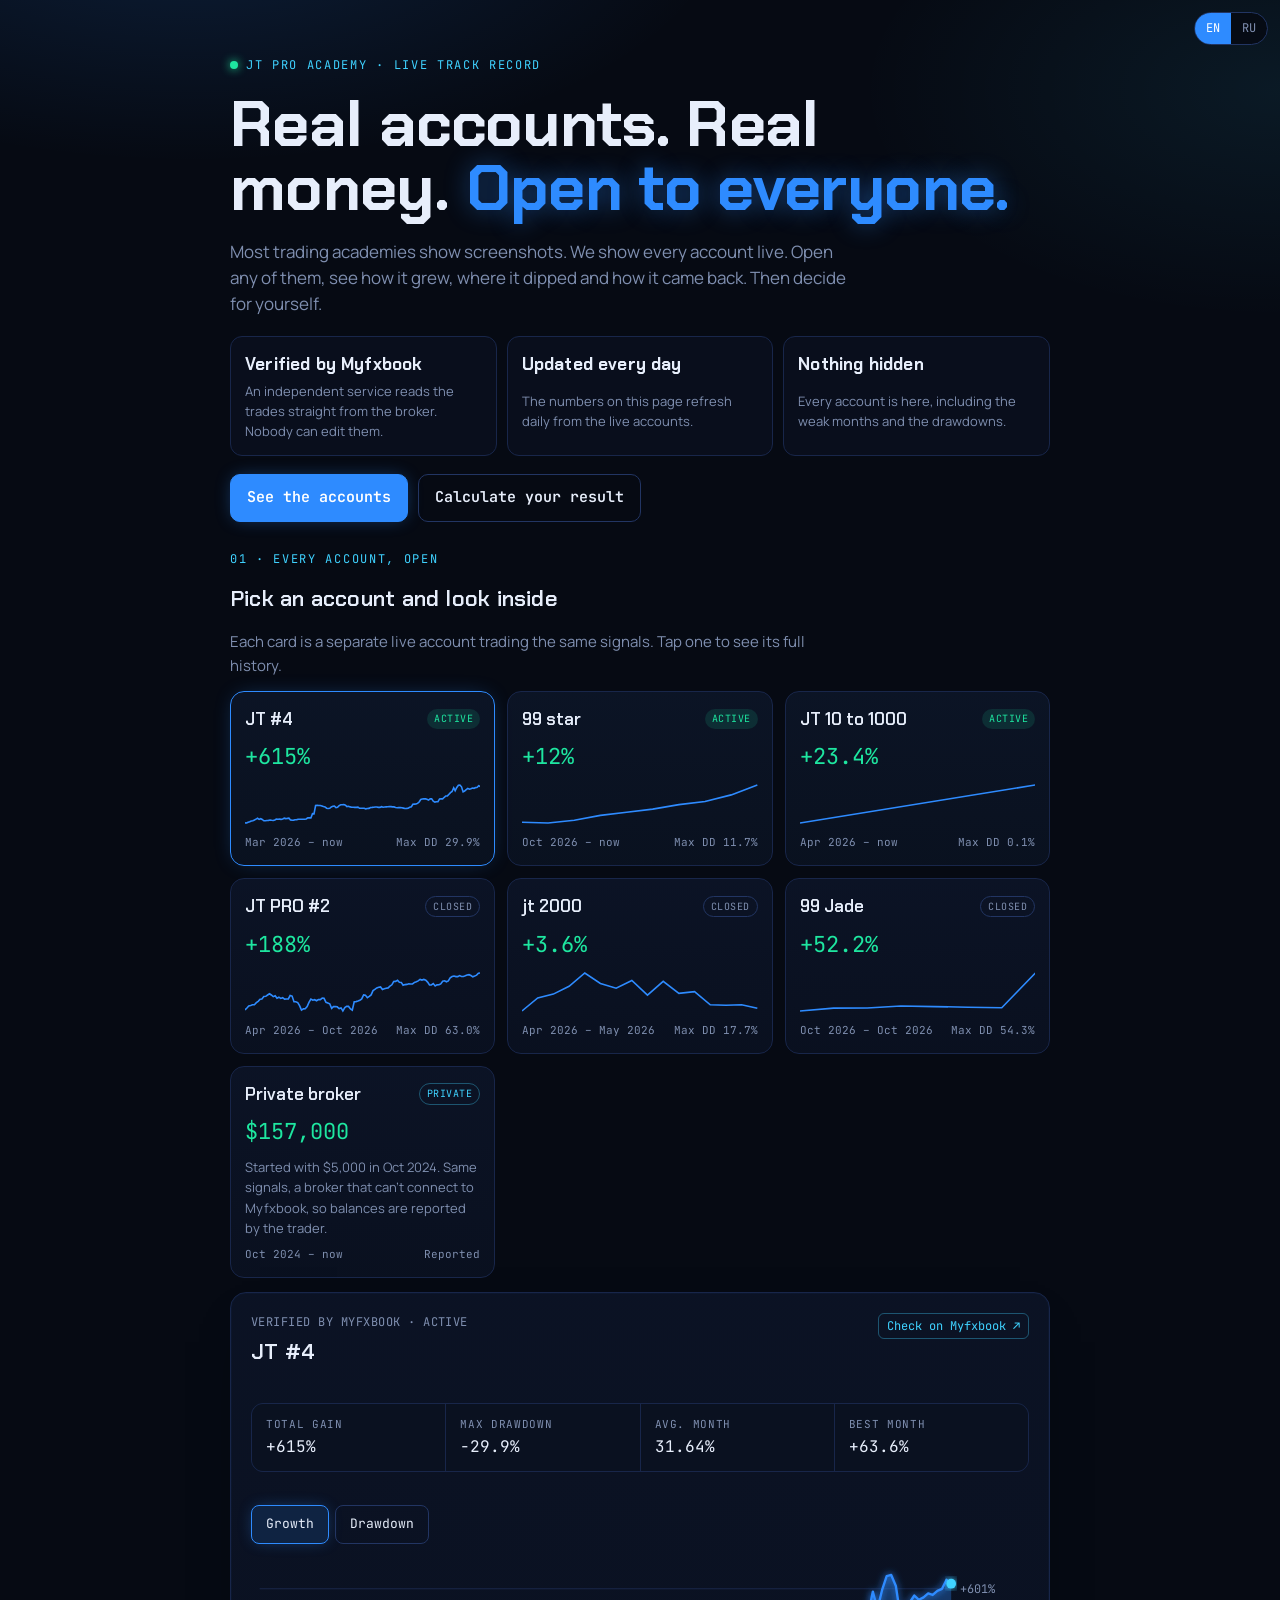
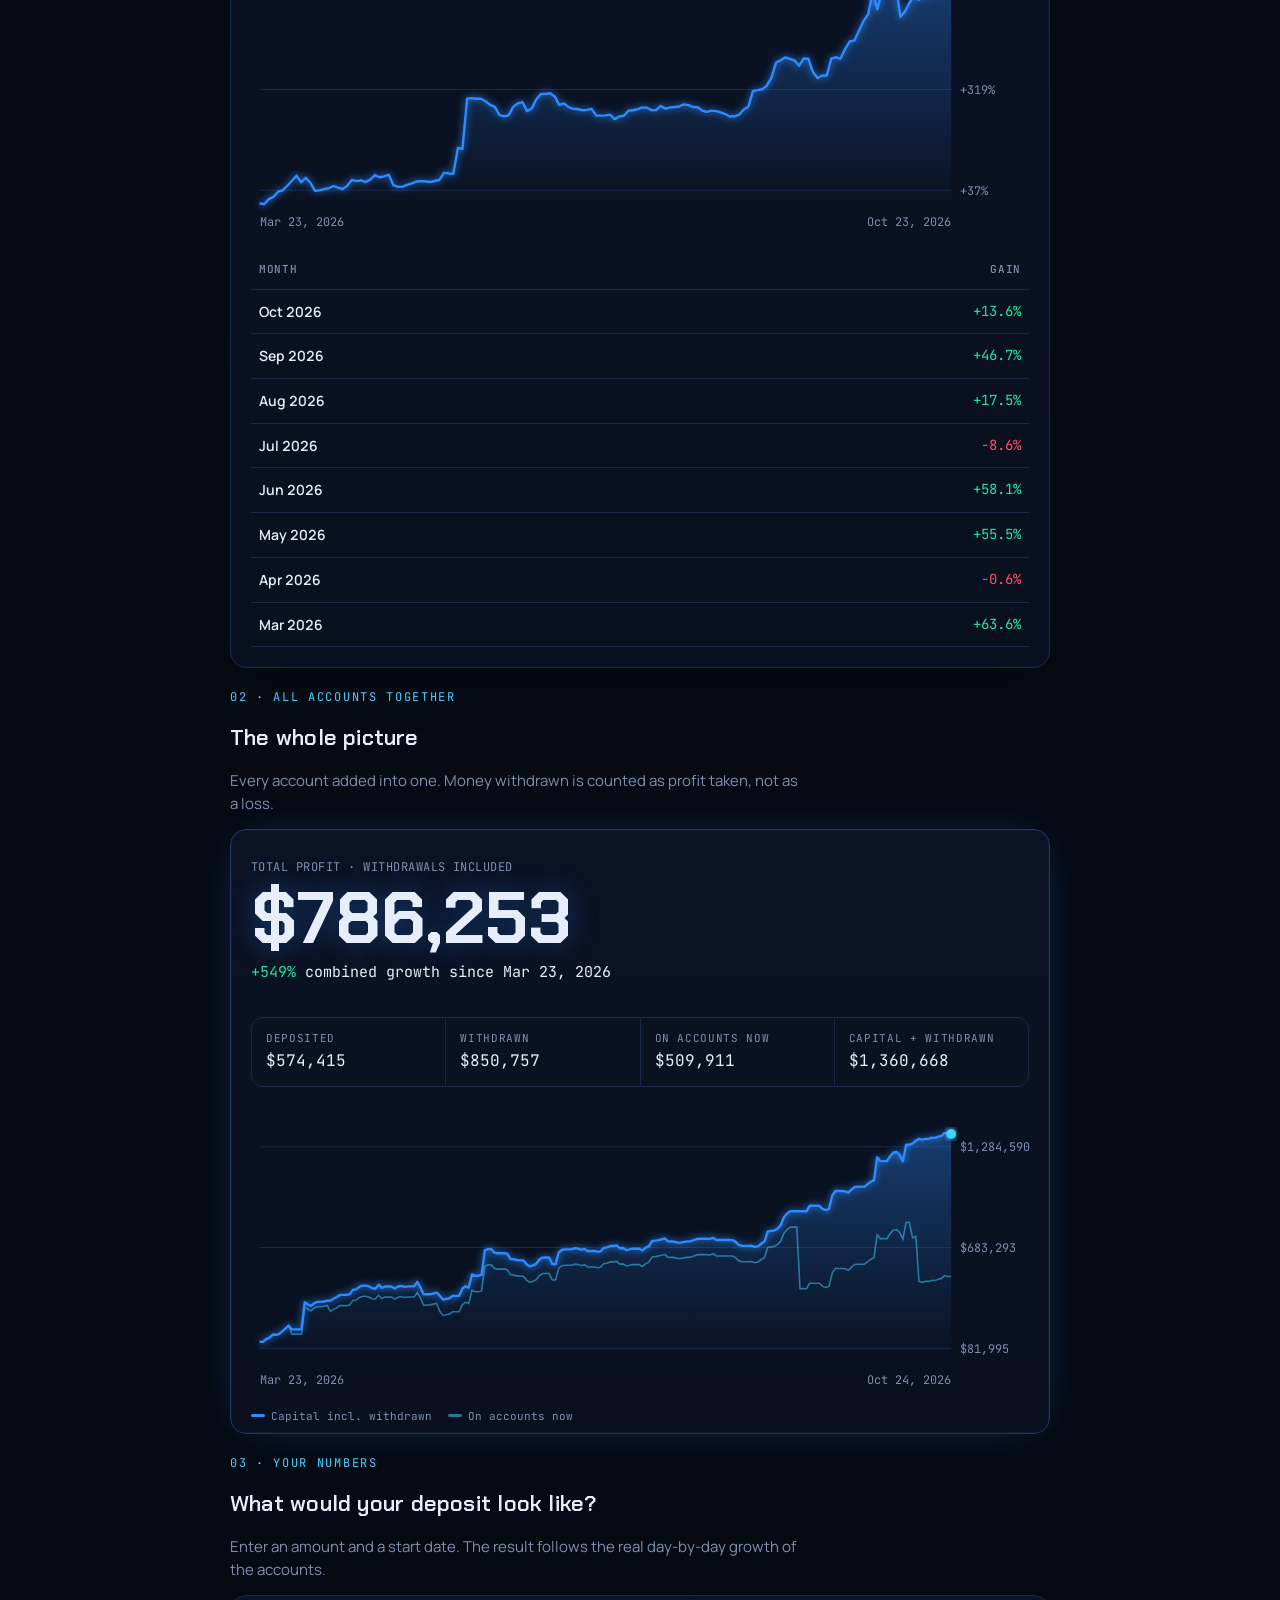
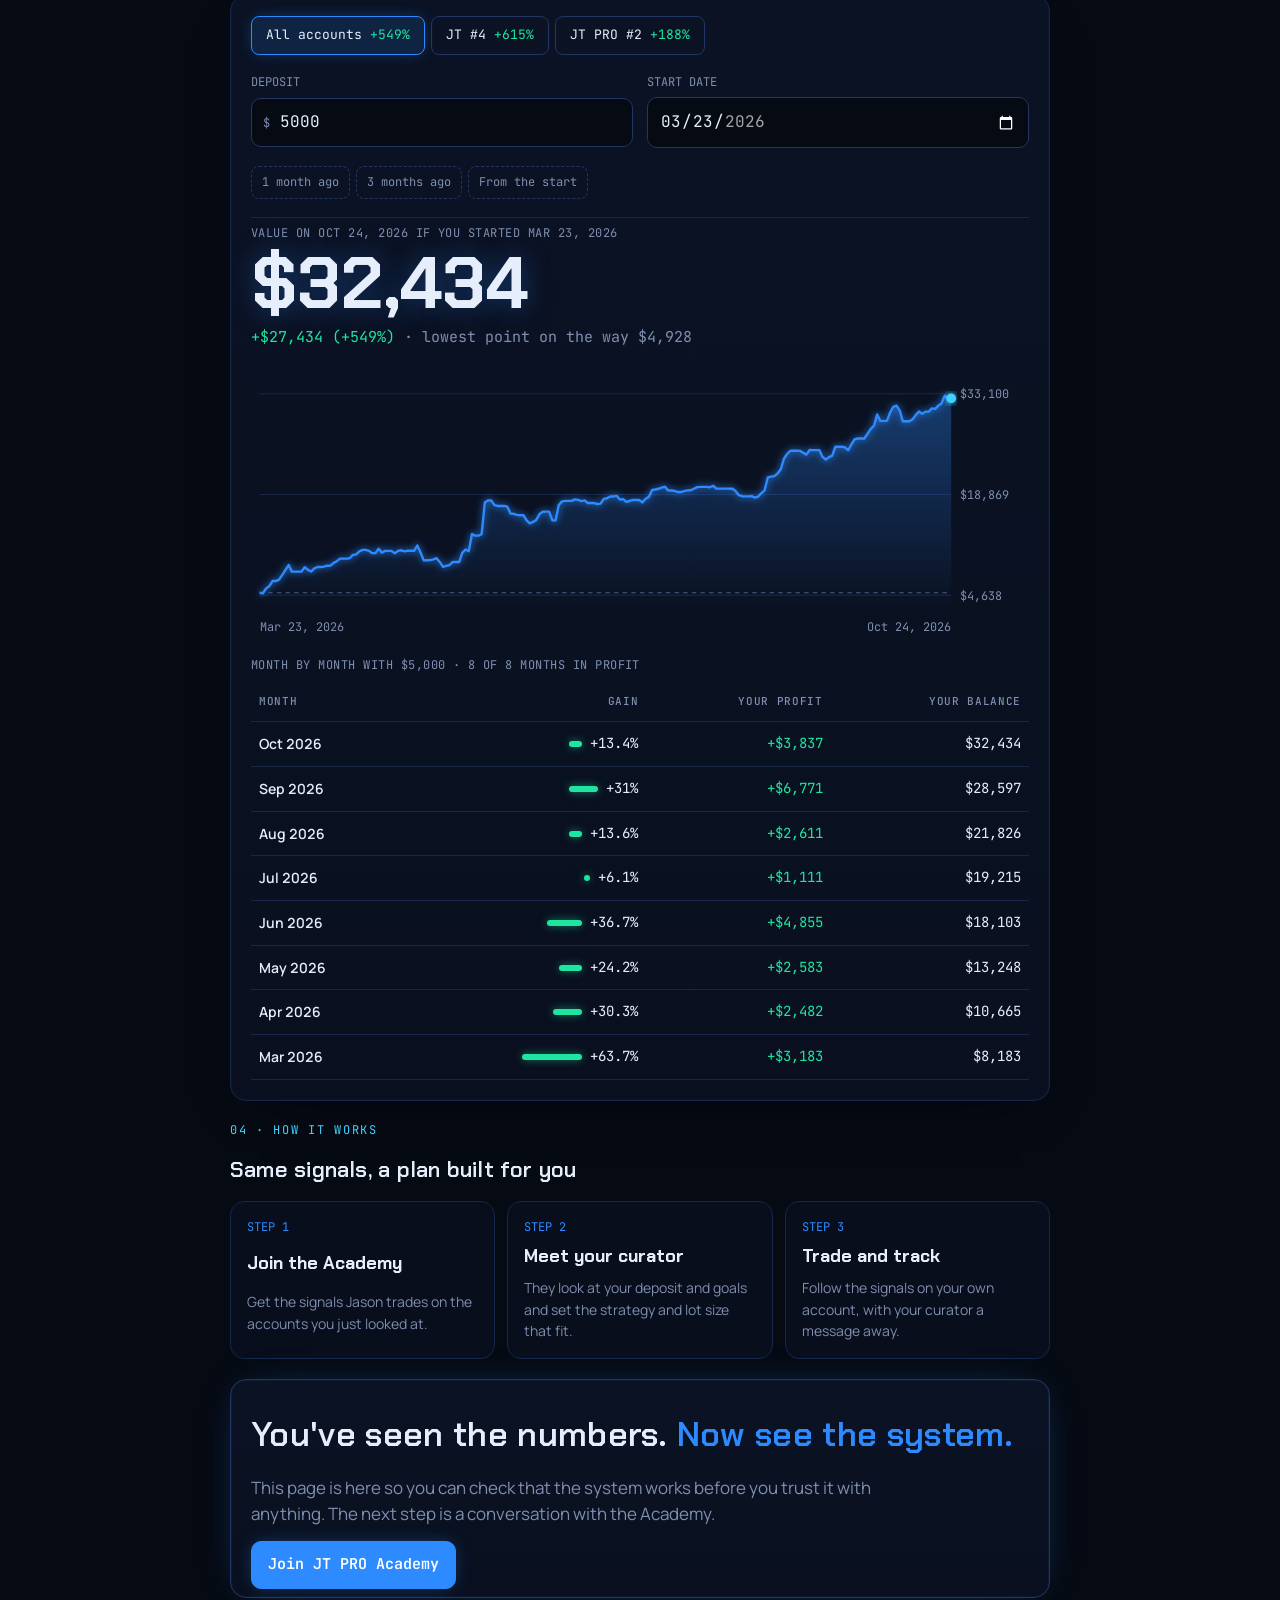
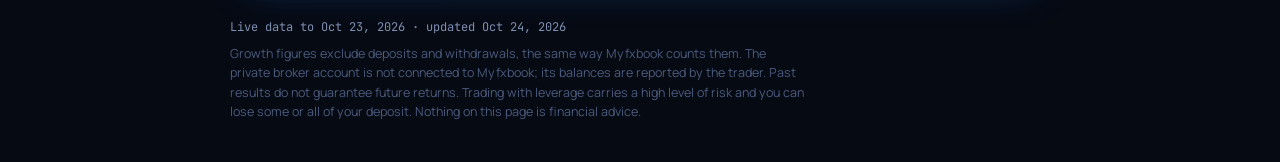
==== commit 1166ffa4: "EN/RU language switch, English by default Co-Authored-By: Claude Opus 5.5 <noreply@anthropic.com> Cl" ====
--- a/index.html
+++ b/index.html
@@ -49,27 +49,31 @@
 .steps span{font-size:14px;color:var(--muted)}
 .final{text-align:left;display:grid;gap:14px}
 .final h2{font-size:clamp(24px,5vw,34px)}
+.lang{position:fixed;z-index:20;top:calc(12px + env(safe-area-inset-top,0px));right:max(12px,env(safe-area-inset-right,0px));display:flex;border:1px solid var(--line2);border-radius:999px;overflow:hidden;background:rgba(6,10,19,.85);backdrop-filter:blur(6px)}
+.lang button{font:inherit;font-family:var(--mono);font-size:12px;color:var(--muted);background:transparent;border:0;padding:6px 11px;cursor:pointer}
+.lang button[aria-pressed="true"]{color:#fff;background:var(--neon)}
 </style>
 </head>
 <body>
+<div class="lang" role="group" aria-label="Language"><button type="button" data-l="en">EN</button><button type="button" data-l="ru">RU</button></div>
 <div class="wrap">
 
   <section class="hero">
     <div class="eyebrow"><span class="live"></span>JT PRO Academy · live track record</div>
-    <h1>Real accounts. Real money. <em>Open to everyone.</em></h1>
-    <p class="lede">Most trading academies show screenshots. We show every account live. Open any of them, see how it grew, where it dipped and how it came back. Then decide for yourself.</p>
+    <h1 data-i18n="h1">Real accounts. Real money. <em>Open to everyone.</em></h1>
+    <p class="lede" data-i18n="lede">Most trading academies show screenshots. We show every account live. Open any of them, see how it grew, where it dipped and how it came back. Then decide for yourself.</p>
     <div class="proof">
-      <div><b>Verified by Myfxbook</b><span>An independent service reads the trades straight from the broker. Nobody can edit them.</span></div>
-      <div><b>Updated every day</b><span>The numbers on this page refresh daily from the live accounts.</span></div>
-      <div><b>Nothing hidden</b><span>Every account is here, including the weak months and the drawdowns.</span></div>
-    </div>
-    <div class="cta"><a class="btn" href="#accounts">See the accounts</a><a class="btn ghost" href="#calculator">Calculate your result</a></div>
+      <div data-i18n="pr1"><b>Verified by Myfxbook</b><span>An independent service reads the trades straight from the broker. Nobody can edit them.</span></div>
+      <div data-i18n="pr2"><b>Updated every day</b><span>The numbers on this page refresh daily from the live accounts.</span></div>
+      <div data-i18n="pr3"><b>Nothing hidden</b><span>Every account is here, including the weak months and the drawdowns.</span></div>
+    </div>
+    <div class="cta"><a class="btn" href="#accounts" data-i18n="cta1">See the accounts</a><a class="btn ghost" href="#calculator" data-i18n="cta2">Calculate your result</a></div>
   </section>
 
   <section class="sec" id="accounts">
-    <div class="kicker">01 · Every account, open</div>
-    <h2>Pick an account and look inside</h2>
-    <p>Each card is a separate live account trading the same signals. Tap one to see its full history.</p>
+    <div class="kicker" data-i18n="k1">01 · Every account, open</div>
+    <h2 data-i18n="h2a">Pick an account and look inside</h2>
+    <p data-i18n="p1">Each card is a separate live account trading the same signals. Tap one to see its full history.</p>
     <div class="cards" id="cards"><div class="loading">Loading live data…</div></div>
 
     <div class="panel" id="detail" hidden>
@@ -78,54 +82,54 @@
           <div class="lbl" id="dSub"></div>
           <h2 id="dName"></h2>
         </div>
-        <a class="link" id="dLink" target="_blank" rel="noopener">Check on Myfxbook ↗</a>
+        <a class="link" id="dLink" target="_blank" rel="noopener" data-i18n="dLink">Check on Myfxbook ↗</a>
       </div>
       <dl class="facts" id="dFacts"></dl>
-      <div class="subtabs"><button class="tab" type="button" data-v="growth" aria-pressed="true">Growth</button><button class="tab" type="button" data-v="dd" aria-pressed="false">Drawdown</button></div>
+      <div class="subtabs"><button class="tab" type="button" data-v="growth" aria-pressed="true" data-i18n="vGrowth">Growth</button><button class="tab" type="button" data-v="dd" aria-pressed="false" data-i18n="vDD">Drawdown</button></div>
       <div class="chart" id="dChart"></div>
       <div class="scroll"><table class="months">
-        <thead><tr><th>Month</th><th>Gain</th></tr></thead>
+        <thead><tr data-i18n="th2"><th>Month</th><th>Gain</th></tr></thead>
         <tbody id="dMonths"></tbody>
       </table></div>
     </div>
   </section>
 
   <section class="sec" id="combined">
-    <div class="kicker">02 · All accounts together</div>
-    <h2>The whole picture</h2>
-    <p>Every account added into one. Money withdrawn is counted as profit taken, not as a loss.</p>
+    <div class="kicker" data-i18n="k2">02 · All accounts together</div>
+    <h2 data-i18n="h2b">The whole picture</h2>
+    <p data-i18n="p2">Every account added into one. Money withdrawn is counted as profit taken, not as a loss.</p>
     <div class="panel hero">
       <div style="display:grid;gap:6px">
-        <div class="lbl">TOTAL PROFIT · WITHDRAWALS INCLUDED</div>
+        <div class="lbl" data-i18n="lblTot">TOTAL PROFIT · WITHDRAWALS INCLUDED</div>
         <div class="big" id="totResult">—</div>
         <div class="delta" id="totGrowth"></div>
       </div>
       <dl class="facts" id="totFacts"></dl>
       <div class="chart" id="totChart"></div>
-      <div class="legend"><span><i style="background:var(--neon)"></i>Capital incl. withdrawn</span><span><i style="background:var(--cyan);opacity:.55"></i>On accounts now</span></div>
+      <div class="legend" data-i18n="legend"><span><i style="background:var(--neon)"></i>Capital incl. withdrawn</span><span><i style="background:var(--cyan);opacity:.55"></i>On accounts now</span></div>
     </div>
   </section>
 
   <section class="sec" id="calculator">
-    <div class="kicker">03 · Your numbers</div>
-    <h2>What would your deposit look like?</h2>
-    <p>Enter an amount and a start date. The result follows the real day-by-day growth of the accounts.</p>
+    <div class="kicker" data-i18n="k3">03 · Your numbers</div>
+    <h2 data-i18n="h2c">What would your deposit look like?</h2>
+    <p data-i18n="p3">Enter an amount and a start date. The result follows the real day-by-day growth of the accounts.</p>
     <div class="panel">
       <div class="tabs" id="tabs" role="group" aria-label="Account"></div>
       <div class="fields">
-        <label for="amt">DEPOSIT
+        <label for="amt"><span data-i18n="lDep">DEPOSIT</span>
           <div class="amount"><span>$</span><input id="amt" type="number" inputmode="decimal" min="1" step="100" value="5000"></div>
         </label>
-        <label for="start">START DATE
+        <label for="start"><span data-i18n="lStart">START DATE</span>
           <input id="start" type="date">
         </label>
       </div>
       <div class="chips" id="chips">
-        <button class="chip" data-m="1" type="button">1 month ago</button>
-        <button class="chip" data-m="3" type="button">3 months ago</button>
-        <button class="chip" data-m="0" type="button">From the start</button>
-      </div>
-      <div class="callout" id="small" hidden>
+        <button class="chip" data-m="1" type="button" data-i18n="c1">1 month ago</button>
+        <button class="chip" data-m="3" type="button" data-i18n="c3">3 months ago</button>
+        <button class="chip" data-m="0" type="button" data-i18n="c0">From the start</button>
+      </div>
+      <div class="callout" id="small" hidden data-i18n="small">
         <b>Under $1,000? Your plan looks different</b>
         <p>These results come from Jason's steady strategy, built for larger deposits. On a small account it grows too slowly to matter, so small deposits trade the same signals with larger position sizes to grow faster.</p>
         <p>You risk less money in total, but each trade carries more risk for the account. Your curator in the Academy sets the lot size that fits your deposit and your goals.</p>
@@ -139,7 +143,7 @@
       <div style="display:grid;gap:8px">
         <div class="lbl" id="mLbl">MONTH BY MONTH</div>
         <div class="scroll"><table class="months">
-          <thead><tr><th>Month</th><th>Gain</th><th>Your profit</th><th>Your balance</th></tr></thead>
+          <thead><tr data-i18n="th4"><th>Month</th><th>Gain</th><th>Your profit</th><th>Your balance</th></tr></thead>
           <tbody id="mRows"></tbody>
         </table></div>
       </div>
@@ -147,9 +151,9 @@
   </section>
 
   <section class="sec" id="how">
-    <div class="kicker">04 · How it works</div>
-    <h2>Same signals, a plan built for you</h2>
-    <div class="steps">
+    <div class="kicker" data-i18n="k4">04 · How it works</div>
+    <h2 data-i18n="h2d">Same signals, a plan built for you</h2>
+    <div class="steps" data-i18n="steps">
       <div><i>STEP 1</i><b>Join the Academy</b><span>Get the signals Jason trades on the accounts you just looked at.</span></div>
       <div><i>STEP 2</i><b>Meet your curator</b><span>They look at your deposit and goals and set the strategy and lot size that fit.</span></div>
       <div><i>STEP 3</i><b>Trade and track</b><span>Follow the signals on your own account, with your curator a message away.</span></div>
@@ -157,27 +161,69 @@
   </section>
 
   <section class="panel hero final">
-    <h2>You've seen the numbers. <em style="font-style:normal;color:var(--neon)">Now see the system.</em></h2>
-    <p class="lede" style="margin:0">This page is here so you can check that the system works before you trust it with anything. The next step is a conversation with the Academy.</p>
-    <div class="cta"><a class="btn" id="joinBtn" href="#" target="_blank" rel="noopener">Join JT PRO Academy</a></div>
+    <h2 data-i18n="h2e">You've seen the numbers. <em style="font-style:normal;color:var(--neon)">Now see the system.</em></h2>
+    <p class="lede" style="margin:0" data-i18n="p5">This page is here so you can check that the system works before you trust it with anything. The next step is a conversation with the Academy.</p>
+    <div class="cta"><a class="btn" id="joinBtn" href="https://t.me/JasonProTraid" target="_blank" rel="noopener" data-i18n="join">Join JT PRO Academy</a></div>
   </section>
 
   <div class="foot">
     <div class="stamp" id="stamp"></div>
-    <div>Growth figures exclude deposits and withdrawals, the same way Myfxbook counts them. The private broker account is not connected to Myfxbook; its balances are reported by the trader. Past results do not guarantee future returns. Trading with leverage carries a high level of risk and you can lose some or all of your deposit. Nothing on this page is financial advice.</div>
+    <div data-i18n="disc">Growth figures exclude deposits and withdrawals, the same way Myfxbook counts them. The private broker account is not connected to Myfxbook; its balances are reported by the trader. Past results do not guarantee future returns. Trading with leverage carries a high level of risk and you can lose some or all of your deposit. Nothing on this page is financial advice.</div>
   </div>
 </div>
 
 <script src="engine.js"></script>
 <script>
-const ACADEMY_URL = '#';
+const ACADEMY_URL = 'https://t.me/JasonProTraid';
+const RU = {
+  h1: 'Реальные счета. Реальные деньги. <em>Открыто для всех.</em>',
+  lede: 'Большинство академий показывают скриншоты. Мы показываем каждый счёт вживую. Открой любой, посмотри, как он рос, где проседал и как восстанавливался. И реши сам.',
+  pr1: '<b>Проверено Myfxbook</b><span>Независимый сервис берёт сделки напрямую у брокера. Изменить их никто не может.</span>',
+  pr2: '<b>Обновляется каждый день</b><span>Цифры на этой странице каждый день обновляются с живых счетов.</span>',
+  pr3: '<b>Ничего не скрыто</b><span>Здесь все счета, включая слабые месяцы и просадки.</span>',
+  cta1: 'Смотреть счета', cta2: 'Посчитать свой результат',
+  k1: '01 · Каждый счёт открыт', h2a: 'Выбери счёт и загляни внутрь',
+  p1: 'Каждая карточка это отдельный живой счёт на тех же сигналах. Нажми, чтобы увидеть всю историю.',
+  dLink: 'Проверить на Myfxbook ↗', vGrowth: 'Рост', vDD: 'Просадка',
+  th2: '<th>Месяц</th><th>Рост</th>',
+  k2: '02 · Все счета вместе', h2b: 'Общая картина',
+  p2: 'Все счета, сложенные в один. Выведенные деньги считаются взятой прибылью, а не потерей.',
+  lblTot: 'ОБЩАЯ ПРИБЫЛЬ · С УЧЁТОМ ВЫВОДОВ',
+  legend: '<span><i style="background:var(--neon)"></i>Капитал с учётом выводов</span><span><i style="background:var(--cyan);opacity:.55"></i>Сейчас на счетах</span>',
+  k3: '03 · Твои цифры', h2c: 'Сколько было бы с твоим депозитом?',
+  p3: 'Введи сумму и дату старта. Результат идёт по реальному росту счетов день за днём.',
+  lDep: 'ДЕПОЗИТ', lStart: 'ДАТА СТАРТА', c1: 'Месяц назад', c3: '3 месяца назад', c0: 'С самого начала',
+  small: '<b>Меньше $1,000? Твой план будет другим</b><p>Эти результаты получены на сдержанной стратегии Джейсона, рассчитанной на крупные депозиты. На маленьком счёте она растит его слишком медленно, поэтому малые депозиты торгуют по тем же сигналам, но более крупными лотами, чтобы счёт рос быстрее.</p><p>Денег в риске меньше, но каждая сделка рискованнее для самого счёта. Куратор в академии подберёт лот под твой депозит и цели.</p>',
+  th4: '<th>Месяц</th><th>Рост</th><th>Твоя прибыль</th><th>Твой баланс</th>',
+  k4: '04 · Как это работает', h2d: 'Те же сигналы, план под тебя',
+  steps: '<div><i>ШАГ 1</i><b>Вступи в академию</b><span>Получай те же сигналы, по которым Джейсон торгует на этих счетах.</span></div><div><i>ШАГ 2</i><b>Познакомься с куратором</b><span>Он посмотрит на твой депозит и цели и подберёт стратегию и размер лота.</span></div><div><i>ШАГ 3</i><b>Торгуй и следи</b><span>Повторяй сигналы на своём счёте, куратор на связи.</span></div>',
+  h2e: 'Цифры ты увидел. <em style="font-style:normal;color:var(--neon)">Теперь посмотри на систему.</em>',
+  p5: 'Эта страница нужна, чтобы ты убедился, что система работает, прежде чем ей доверять. Следующий шаг это разговор с академией.',
+  join: 'Вступить в JT PRO Academy',
+  disc: 'Рост считается без учёта пополнений и выводов, так же, как на Myfxbook. Счёт у частного брокера не подключён к Myfxbook, его балансы сообщает трейдер. Прошлые результаты не гарантируют будущей доходности. Торговля с плечом связана с высоким риском, можно потерять часть или весь депозит. Информация на странице не является финансовой рекомендацией.'
+};
+const EN = {};
+document.querySelectorAll('[data-i18n]').forEach(el => EN[el.dataset.i18n] = el.innerHTML);
+let L = 'en';
+try { if (localStorage.getItem('jtLang') === 'ru') L = 'ru'; } catch (e) {}
+const T = (en, ru) => L === 'ru' ? ru : en;
+const LOC = () => L === 'ru' ? 'ru-RU' : 'en-US';
+function applyLang(){
+  document.documentElement.lang = L;
+  document.title = T('JT PRO Academy · Live Track Record', 'JT PRO Academy · Статистика в реальном времени');
+  document.querySelectorAll('[data-i18n]').forEach(el => el.innerHTML = (L === 'ru' ? RU : EN)[el.dataset.i18n]);
+  document.querySelectorAll('.lang button').forEach(b => b.setAttribute('aria-pressed', b.dataset.l === L));
+  if (R) { renderCards(); renderDetail(); renderTotal(); setupCalc(false); }
+}
+document.querySelectorAll('.lang button').forEach(b => b.onclick = () => { L = b.dataset.l; try { localStorage.setItem('jtLang', L); } catch (e) {} applyLang(); });
 let DATA = null, ENTRIES = [], R = null, cur = 'all', sel = 'jt4', view = 'growth';
 const $ = id => document.getElementById(id);
 const money = v => (v < 0 ? '−$' : '$') + Math.round(Math.abs(v)).toLocaleString('en-US');
-const fmtDate = s => new Date(s + 'T00:00:00').toLocaleDateString('en-US', {month:'short', day:'numeric', year:'numeric'});
-const fmtMon = s => new Date(s + 'T00:00:00').toLocaleDateString('en-US', {month:'short', year:'numeric'});
+const fmtDate = s => new Date(s + 'T00:00:00').toLocaleDateString(LOC(), {month:'short', day:'numeric', year:'numeric'});
+const fmtMon = s => new Date(s + 'T00:00:00').toLocaleDateString(LOC(), {month:'short', year:'numeric'});
 const pct = v => (v >= 0 ? '+' : '') + v.toLocaleString('en-US', {maximumFractionDigits: Math.abs(v) >= 100 ? 0 : 1}) + '%';
 $('joinBtn').href = ACADEMY_URL;
+applyLang();
 
 // account series: growth index by date
 function accSeries(key){
@@ -251,20 +297,20 @@
   const e = ENTRIES.slice().sort((a, b) => a.date < b.date ? -1 : 1), first = e[0], last = e.at(-1);
   const dep = e.reduce((t, x) => t + (x.flow > 0 ? x.flow : 0), 0), wd = e.reduce((t, x) => t + (x.flow < 0 ? -x.flow : 0), 0);
   return `<div class="card" style="cursor:default">
-    <div class="top"><span class="nm">Private broker</span><span class="pill pv">Private</span></div>
+    <div class="top"><span class="nm">${T('Private broker', 'Частный брокер')}</span><span class="pill pv">${T('Private', 'Частный')}</span></div>
     <div class="g">${money(last.balance)}</div>
-    <div class="note" style="font-size:13px">Started with ${money(first.balance)} in ${fmtMon(first.date)}${wd ? `, ${money(wd)} withdrawn since` : ''}. Same signals, a broker that can't connect to Myfxbook, so balances are reported by the trader.</div>
-    <div class="meta"><span>${fmtMon(first.date)} – now</span><span>Reported</span></div>
+    <div class="note" style="font-size:13px">${T(`Started with ${money(first.balance)} in ${fmtMon(first.date)}${wd ? `, ${money(wd)} withdrawn since` : ''}. Same signals, a broker that can't connect to Myfxbook, so balances are reported by the trader.`, `Старт с ${money(first.balance)} в ${fmtMon(first.date)}${wd ? `, с тех пор выведено ${money(wd)}` : ''}. Те же сигналы, брокер не подключается к Myfxbook, поэтому балансы сообщает трейдер.`)}</div>
+    <div class="meta"><span>${fmtMon(first.date)} – ${T('now', 'сейчас')}</span><span>${T('Reported', 'Со слов трейдера')}</span></div>
   </div>`;
 }
 
 function renderCards(){
   const list = accList();
   $('cards').innerHTML = list.map(a => `<button class="card" type="button" data-k="${a.k}" aria-pressed="${a.k === sel}">
-    <div class="top"><span class="nm">${a.name}</span><span class="pill ${a.verified ? (a.active ? 'on' : 'off') : 'pv'}">${a.verified ? (a.active ? 'Active' : 'Closed') : 'Private'}</span></div>
+    <div class="top"><span class="nm">${a.name}</span><span class="pill ${a.verified ? (a.active ? 'on' : 'off') : 'pv'}">${a.active ? T('Active', 'Активен') : T('Closed', 'Закрыт')}</span></div>
     <div class="g ${a.gain < 0 ? 'down' : ''}">${pct(a.gain)}</div>
     ${spark(a.s)}
-    <div class="meta"><span>${fmtMon(a.from)} – ${a.active ? 'now' : fmtMon(a.to)}</span><span>Max DD ${Math.abs(a.dd).toFixed(1)}%</span></div>
+    <div class="meta"><span>${fmtMon(a.from)} – ${a.active ? T('now', 'сейчас') : fmtMon(a.to)}</span><span>${T('Max DD', 'Макс. просадка')} ${Math.abs(a.dd).toFixed(1)}%</span></div>
   </button>`).join('') + privCard();
   $('cards').querySelectorAll('.card[data-k]').forEach(b => b.onclick = () => { sel = b.dataset.k; renderCards(); renderDetail(); $('detail').scrollIntoView({behavior: 'smooth', block: 'start'}); });
 }
@@ -273,14 +319,14 @@
   const a = accList().find(x => x.k === sel); if (!a) return;
   $('detail').hidden = false;
   $('dName').textContent = a.name;
-  $('dSub').textContent = `VERIFIED BY MYFXBOOK · ${a.active ? 'ACTIVE' : 'CLOSED'}`;
+  $('dSub').textContent = T(`VERIFIED BY MYFXBOOK · ${a.active ? 'ACTIVE' : 'CLOSED'}`, `ПРОВЕРЕНО MYFXBOOK · ${a.active ? 'АКТИВЕН' : 'ЗАКРЫТ'}`);
   $('dLink').href = a.url;
   const ms = monthsOf(a.s), best = Math.max(...ms.map(m => m.b / m.a - 1)) * 100;
   const acc = DATA.accounts[a.k];
-  $('dFacts').innerHTML = [['Total gain', pct(a.gain)], ['Max drawdown', '−' + Math.abs(a.dd).toFixed(1) + '%'], ['Avg. month', acc.monthly], ['Best month', pct(best)]]
+  $('dFacts').innerHTML = [[T('Total gain', 'Общий рост'), pct(a.gain)], [T('Max drawdown', 'Макс. просадка'), '−' + Math.abs(a.dd).toFixed(1) + '%'], [T('Avg. month', 'Средний месяц'), acc.monthly], [T('Best month', 'Лучший месяц'), pct(best)]]
     .map(([t, v]) => `<div><dt>${t}</dt><dd>${v}</dd></div>`).join('');
-  if (view === 'growth') chart($('dChart'), a.s.map(p => ({d: p.d, v: (p.i - 1) * 100})), {fmt: v => pct(v), label: 'Account growth', zero: true});
-  else { let pk = 1; chart($('dChart'), a.s.map(p => { pk = Math.max(pk, p.i); return {d: p.d, v: (p.i / pk - 1) * 100}; }), {fmt: v => v.toFixed(1) + '%', label: 'Drawdown from peak', neg: true}); }
+  if (view === 'growth') chart($('dChart'), a.s.map(p => ({d: p.d, v: (p.i - 1) * 100})), {fmt: v => pct(v), label: T('Account growth', 'Рост счёта'), zero: true});
+  else { let pk = 1; chart($('dChart'), a.s.map(p => { pk = Math.max(pk, p.i); return {d: p.d, v: (p.i / pk - 1) * 100}; }), {fmt: v => v.toFixed(1) + '%', label: T('Drawdown from peak', 'Просадка от пика'), neg: true}); }
   $('dMonths').innerHTML = ms.slice().reverse().map(m => { const g = (m.b / m.a - 1) * 100; return `<tr><td>${fmtMon(m.m + '-01')}</td><td class="${g >= 0 ? 'up' : 'down'}">${pct(g)}</td></tr>`; }).join('');
 }
 document.querySelectorAll('.subtabs .tab').forEach(b => b.onclick = () => { view = b.dataset.v; document.querySelectorAll('.subtabs .tab').forEach(t => t.setAttribute('aria-pressed', t === b)); renderDetail(); });
@@ -288,17 +334,17 @@
 function renderTotal(){
   const days = R.days.filter(x => x.d >= R.firstReal), last = days.at(-1);
   $('totResult').textContent = money(R.result);
-  $('totGrowth').innerHTML = `<span class="up">${pct((last.idx / days[0].idx - 1) * 100)}</span> combined growth since ${fmtDate(days[0].d)}`;
-  $('totFacts').innerHTML = [['Deposited', R.dep], ['Withdrawn', R.wd], ['On accounts now', R.now], ['Capital + withdrawn', R.now + R.wd]]
+  $('totGrowth').innerHTML = `<span class="up">${pct((last.idx / days[0].idx - 1) * 100)}</span> ${T('combined growth since', 'общий рост с')} ${fmtDate(days[0].d)}`;
+  $('totFacts').innerHTML = [[T('Deposited', 'Внесено'), R.dep], [T('Withdrawn', 'Выведено'), R.wd], [T('On accounts now', 'Сейчас на счетах'), R.now], [T('Capital + withdrawn', 'Капитал + выводы'), R.now + R.wd]]
     .map(([t, v]) => `<div><dt>${t}</dt><dd>${money(v)}</dd></div>`).join('');
-  chart($('totChart'), days.map(x => ({d: x.d, v: x.tot + x.wd, v2: x.tot})), {label: 'Total capital over time', zero: true});
+  chart($('totChart'), days.map(x => ({d: x.d, v: x.tot + x.wd, v2: x.tot})), {label: T('Total capital over time', 'Общий капитал'), zero: true});
   const lastMfx = Object.values(DATA.accounts).map(a => a.bal.at(-1)[0]).sort().pop();
-  $('stamp').textContent = `Live data to ${fmtDate(lastMfx)} · updated ${fmtDate(DATA.updated)}`;
+  $('stamp').textContent = T(`Live data to ${fmtDate(lastMfx)} · updated ${fmtDate(DATA.updated)}`, `Данные по ${fmtDate(lastMfx)} · обновлено ${fmtDate(DATA.updated)}`);
 }
 
 function renderTabs(){
   const t = k => { const s = accSeries(k); return pct((s.at(-1).i / s[0].i - 1) * 100); };
-  const tabs = [['all', 'All accounts'], ['jt4', 'JT #4'], ['jtpro2', 'JT PRO #2']];
+  const tabs = [['all', T('All accounts', 'Все счета')], ['jt4', 'JT #4'], ['jtpro2', 'JT PRO #2']];
   $('tabs').innerHTML = tabs.map(([k, n]) => `<button class="tab" type="button" data-k="${k}" aria-pressed="${k === cur}">${n}<span class="g">${t(k)}</span></button>`).join('');
   $('tabs').querySelectorAll('.tab').forEach(b => b.onclick = () => { cur = b.dataset.k; setupCalc(true); });
 }
@@ -315,15 +361,15 @@
   let i = 0; while (i + 1 < s.length && s[i + 1].d <= start) i++;
   const pts = s.slice(i).map(p => ({d: p.d, v: amt * p.i / s[i].i}));
   const end = pts.at(-1).v, diff = end - amt, p = amt ? diff / amt * 100 : 0;
-  $('resLbl').textContent = `VALUE ON ${fmtDate(pts.at(-1).d).toUpperCase()} IF YOU STARTED ${fmtDate(pts[0].d).toUpperCase()}`;
+  $('resLbl').textContent = T(`VALUE ON ${fmtDate(pts.at(-1).d)} IF YOU STARTED ${fmtDate(pts[0].d)}`, `СУММА НА ${fmtDate(pts.at(-1).d)} ПРИ СТАРТЕ ${fmtDate(pts[0].d)}`).toUpperCase();
   $('resVal').textContent = money(end);
   const low = Math.min(...pts.map(q => q.v));
-  $('resDelta').innerHTML = `<span class="${diff >= 0 ? 'up' : 'down'}">${diff >= 0 ? '+' : '−'}${money(Math.abs(diff))} (${pct(p)})</span>` + (low < amt ? ` <span style="color:var(--muted)">· lowest point on the way ${money(low)}</span>` : '');
-  chart($('calcChart'), pts, {base: amt, label: 'Your deposit over time'});
+  $('resDelta').innerHTML = `<span class="${diff >= 0 ? 'up' : 'down'}">${diff >= 0 ? '+' : '−'}${money(Math.abs(diff))} (${pct(p)})</span>` + (low < amt ? ` <span style="color:var(--muted)">· ${T('lowest point on the way', 'самая низкая точка по пути')} ${money(low)}</span>` : '');
+  chart($('calcChart'), pts, {base: amt, label: T('Your deposit over time', 'Твой депозит во времени')});
   const ms = []; let prev = amt;
   for (const q of pts) { const m = q.d.slice(0, 7); let r = ms.at(-1); if (!r || r.m !== m) { r = {m, a: prev, b: q.v}; ms.push(r); } r.b = q.v; prev = q.v; }
   const mx = Math.max(...ms.map(r => Math.abs(r.b / r.a - 1)), .01), wins = ms.filter(r => r.b >= r.a).length;
-  $('mLbl').textContent = `MONTH BY MONTH WITH ${money(amt)} · ${wins} OF ${ms.length} MONTHS IN PROFIT`;
+  $('mLbl').textContent = T(`MONTH BY MONTH WITH ${money(amt)} · ${wins} OF ${ms.length} MONTHS IN PROFIT`, `ПО МЕСЯЦАМ С ${money(amt)} · ${wins} ИЗ ${ms.length} МЕСЯЦЕВ В ПЛЮСЕ`);
   $('mRows').innerHTML = ms.slice().reverse().map(r => { const g = r.b / r.a - 1, w = Math.max(3, Math.round(Math.abs(g) / mx * 60));
     return `<tr><td>${fmtMon(r.m + '-01')}</td><td><span class="bar ${g < 0 ? 'neg' : ''}" style="width:${w}px"></span>${pct(g * 100)}</td><td class="${g >= 0 ? 'up' : 'down'}">${g >= 0 ? '+' : '−'}${money(Math.abs(r.b - r.a))}</td><td>${money(r.b)}</td></tr>`; }).join('');
 }
@@ -341,9 +387,9 @@
 Promise.all([fetch('data.json' + bust).then(r => r.json()), fetch('exchange.json' + bust).then(r => r.json()).catch(() => ({entries: []}))])
   .then(([d, ex]) => {
     DATA = d; ENTRIES = ex.entries || []; R = jtEngine(DATA, ENTRIES);
-    renderCards(); renderDetail(); renderTotal(); setupCalc(true);
+    applyLang(); setupCalc(true);
   })
-  .catch(() => { $('cards').innerHTML = '<div class="loading">Could not load live data. Refresh the page.</div>'; });
+  .catch(() => { $('cards').innerHTML = `<div class="loading">${T('Could not load live data. Refresh the page.', 'Не удалось загрузить данные. Обнови страницу.')}</div>`; });
 </script>
 </body>
 </html>
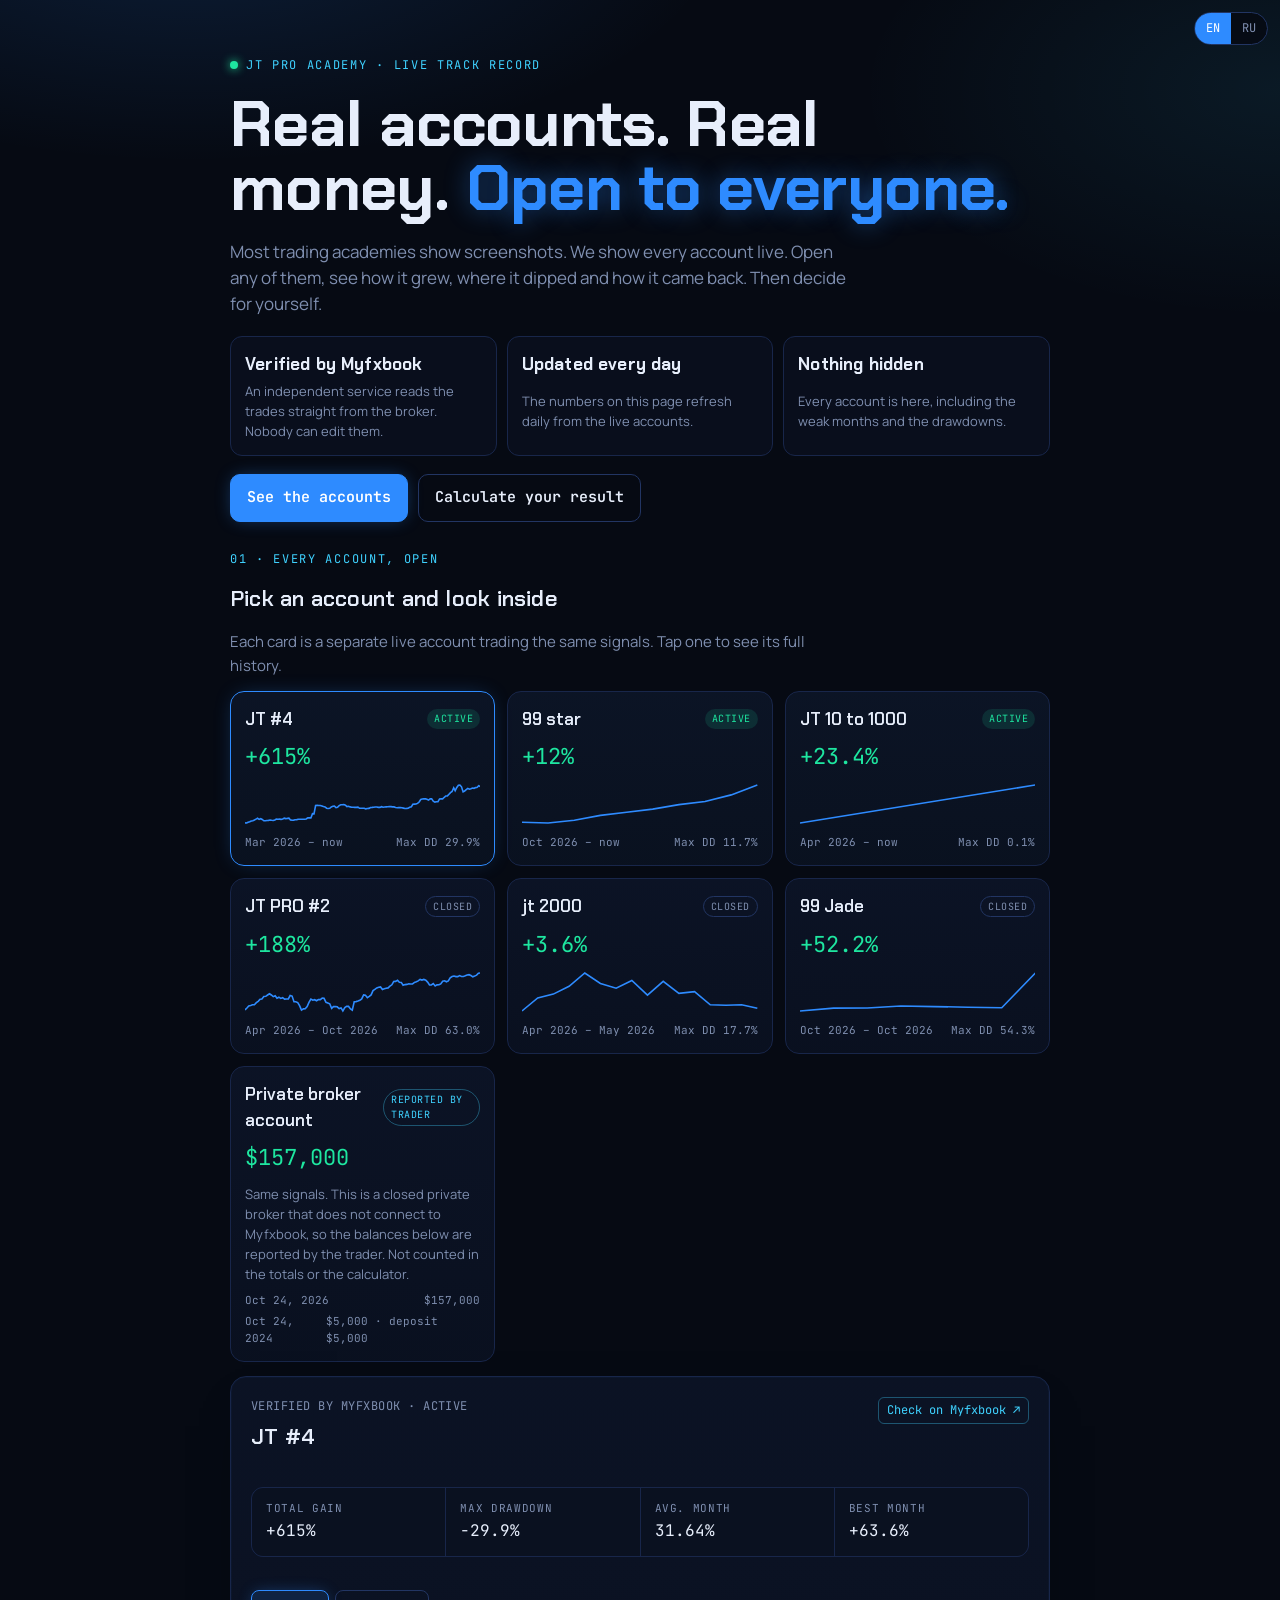
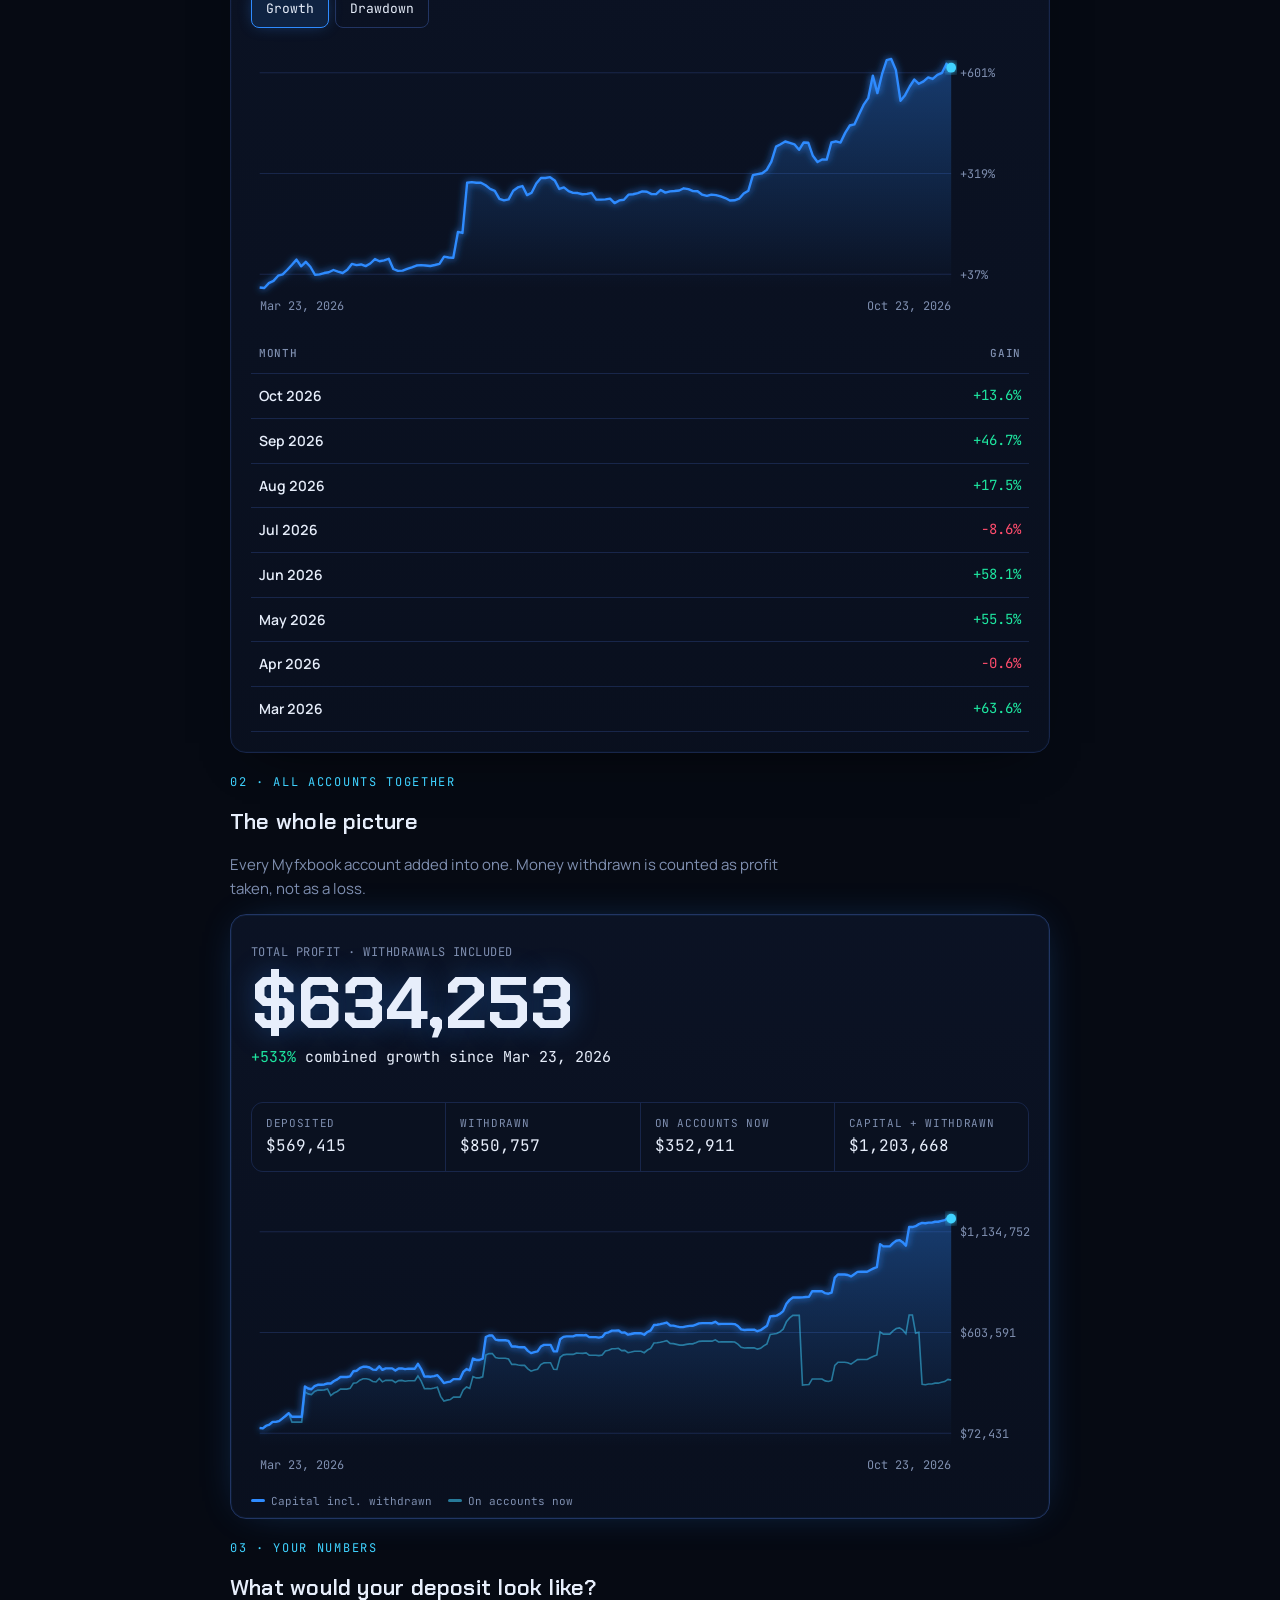
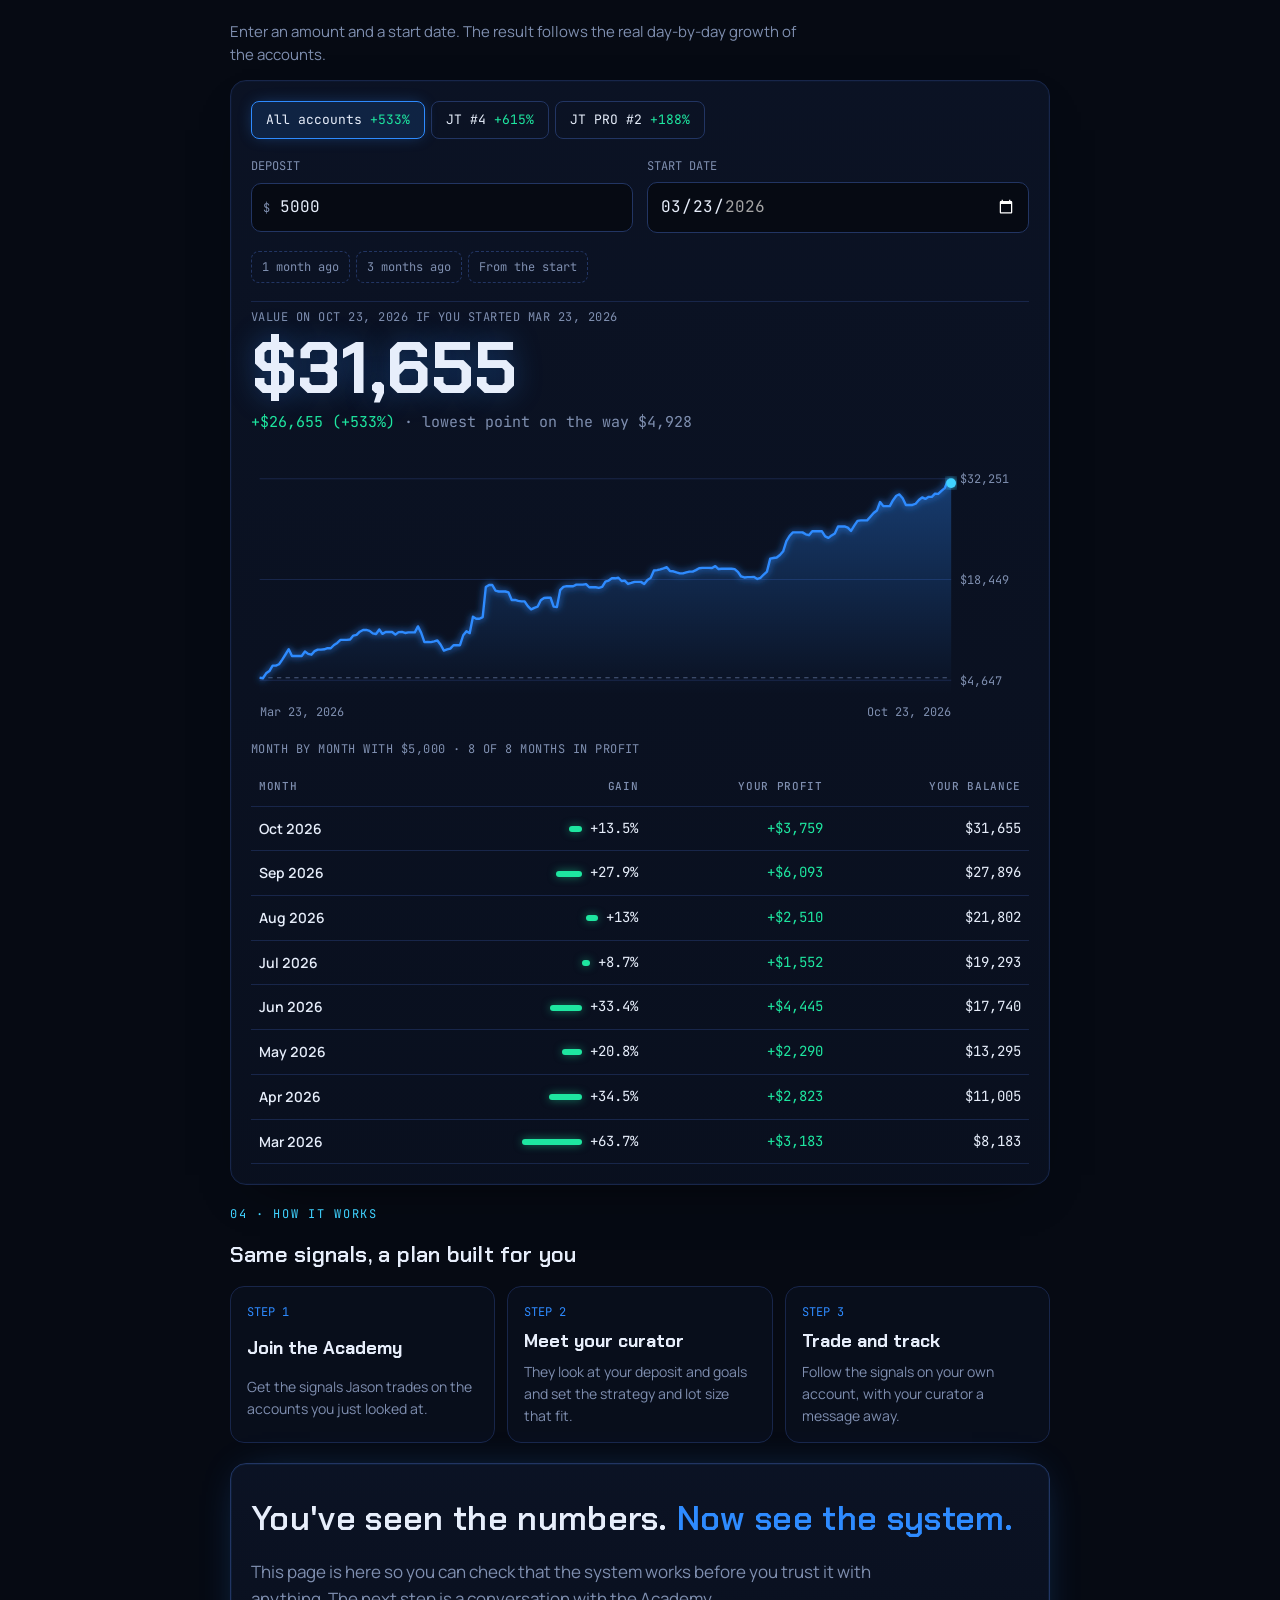
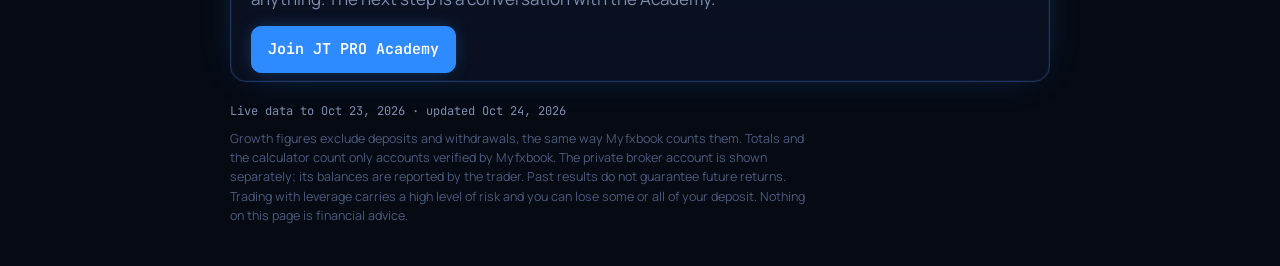
==== commit 58b4fbe9: "Totals and calculator count Myfxbook-verified accounts only; private broker shown as its own card wi" ====
--- a/index.html
+++ b/index.html
@@ -97,7 +97,7 @@
   <section class="sec" id="combined">
     <div class="kicker" data-i18n="k2">02 · All accounts together</div>
     <h2 data-i18n="h2b">The whole picture</h2>
-    <p data-i18n="p2">Every account added into one. Money withdrawn is counted as profit taken, not as a loss.</p>
+    <p data-i18n="p2">Every Myfxbook account added into one. Money withdrawn is counted as profit taken, not as a loss.</p>
     <div class="panel hero">
       <div style="display:grid;gap:6px">
         <div class="lbl" data-i18n="lblTot">TOTAL PROFIT · WITHDRAWALS INCLUDED</div>
@@ -168,7 +168,7 @@
 
   <div class="foot">
     <div class="stamp" id="stamp"></div>
-    <div data-i18n="disc">Growth figures exclude deposits and withdrawals, the same way Myfxbook counts them. The private broker account is not connected to Myfxbook; its balances are reported by the trader. Past results do not guarantee future returns. Trading with leverage carries a high level of risk and you can lose some or all of your deposit. Nothing on this page is financial advice.</div>
+    <div data-i18n="disc">Growth figures exclude deposits and withdrawals, the same way Myfxbook counts them. Totals and the calculator count only accounts verified by Myfxbook. The private broker account is shown separately; its balances are reported by the trader. Past results do not guarantee future returns. Trading with leverage carries a high level of risk and you can lose some or all of your deposit. Nothing on this page is financial advice.</div>
   </div>
 </div>
 
@@ -187,7 +187,7 @@
   dLink: 'Проверить на Myfxbook ↗', vGrowth: 'Рост', vDD: 'Просадка',
   th2: '<th>Месяц</th><th>Рост</th>',
   k2: '02 · Все счета вместе', h2b: 'Общая картина',
-  p2: 'Все счета, сложенные в один. Выведенные деньги считаются взятой прибылью, а не потерей.',
+  p2: 'Все счета Myfxbook, сложенные в один. Выведенные деньги считаются взятой прибылью, а не потерей.',
   lblTot: 'ОБЩАЯ ПРИБЫЛЬ · С УЧЁТОМ ВЫВОДОВ',
   legend: '<span><i style="background:var(--neon)"></i>Капитал с учётом выводов</span><span><i style="background:var(--cyan);opacity:.55"></i>Сейчас на счетах</span>',
   k3: '03 · Твои цифры', h2c: 'Сколько было бы с твоим депозитом?',
@@ -200,7 +200,7 @@
   h2e: 'Цифры ты увидел. <em style="font-style:normal;color:var(--neon)">Теперь посмотри на систему.</em>',
   p5: 'Эта страница нужна, чтобы ты убедился, что система работает, прежде чем ей доверять. Следующий шаг это разговор с академией.',
   join: 'Вступить в JT PRO Academy',
-  disc: 'Рост считается без учёта пополнений и выводов, так же, как на Myfxbook. Счёт у частного брокера не подключён к Myfxbook, его балансы сообщает трейдер. Прошлые результаты не гарантируют будущей доходности. Торговля с плечом связана с высоким риском, можно потерять часть или весь депозит. Информация на странице не является финансовой рекомендацией.'
+  disc: 'Рост считается без учёта пополнений и выводов, так же, как на Myfxbook. В общий итог и калькулятор входят только счета, проверенные Myfxbook. Счёт у частного брокера показан отдельно, его балансы сообщает трейдер. Прошлые результаты не гарантируют будущей доходности. Торговля с плечом связана с высоким риском, можно потерять часть или весь депозит. Информация на странице не является финансовой рекомендацией.'
 };
 const EN = {};
 document.querySelectorAll('[data-i18n]').forEach(el => EN[el.dataset.i18n] = el.innerHTML);
@@ -293,14 +293,14 @@
 }
 
 function privCard(){
-  if (ENTRIES.length < 2) return '';
-  const e = ENTRIES.slice().sort((a, b) => a.date < b.date ? -1 : 1), first = e[0], last = e.at(-1);
-  const dep = e.reduce((t, x) => t + (x.flow > 0 ? x.flow : 0), 0), wd = e.reduce((t, x) => t + (x.flow < 0 ? -x.flow : 0), 0);
+  if (!ENTRIES.length) return '';
+  const e = ENTRIES.slice().sort((a, b) => a.date < b.date ? -1 : 1), last = e.at(-1);
+  const rows = e.slice().reverse().map(x => `<div class="meta" style="margin:0"><span>${fmtDate(x.date)}</span><span>${money(x.balance)}${x.flow ? ` · ${x.flow > 0 ? T('deposit', 'пополнение') : T('withdrawal', 'вывод')} ${money(Math.abs(x.flow))}` : ''}</span></div>`).join('');
   return `<div class="card" style="cursor:default">
-    <div class="top"><span class="nm">${T('Private broker', 'Частный брокер')}</span><span class="pill pv">${T('Private', 'Частный')}</span></div>
+    <div class="top"><span class="nm">${T('Private broker account', 'Счёт у частного брокера')}</span><span class="pill pv">${T('Reported by trader', 'Данные трейдера')}</span></div>
     <div class="g">${money(last.balance)}</div>
-    <div class="note" style="font-size:13px">${T(`Started with ${money(first.balance)} in ${fmtMon(first.date)}${wd ? `, ${money(wd)} withdrawn since` : ''}. Same signals, a broker that can't connect to Myfxbook, so balances are reported by the trader.`, `Старт с ${money(first.balance)} в ${fmtMon(first.date)}${wd ? `, с тех пор выведено ${money(wd)}` : ''}. Те же сигналы, брокер не подключается к Myfxbook, поэтому балансы сообщает трейдер.`)}</div>
-    <div class="meta"><span>${fmtMon(first.date)} – ${T('now', 'сейчас')}</span><span>${T('Reported', 'Со слов трейдера')}</span></div>
+    <div class="note" style="font-size:13px">${T('Same signals. This is a closed private broker that does not connect to Myfxbook, so the balances below are reported by the trader. Not counted in the totals or the calculator.', 'Те же сигналы. Это закрытый частный брокер, он не подключается к Myfxbook, поэтому балансы ниже сообщает трейдер. В общий итог и калькулятор не входит.')}</div>
+    <div style="display:grid;gap:4px">${rows}</div>
   </div>`;
 }
 
@@ -386,7 +386,7 @@
 const bust = '?t=' + Date.now();
 Promise.all([fetch('data.json' + bust).then(r => r.json()), fetch('exchange.json' + bust).then(r => r.json()).catch(() => ({entries: []}))])
   .then(([d, ex]) => {
-    DATA = d; ENTRIES = ex.entries || []; R = jtEngine(DATA, ENTRIES);
+    DATA = d; ENTRIES = ex.entries || []; R = jtEngine(DATA, []); // totals + calculator count Myfxbook-verified accounts only; private broker entries show in their own card
     applyLang(); setupCalc(true);
   })
   .catch(() => { $('cards').innerHTML = `<div class="loading">${T('Could not load live data. Refresh the page.', 'Не удалось загрузить данные. Обнови страницу.')}</div>`; });
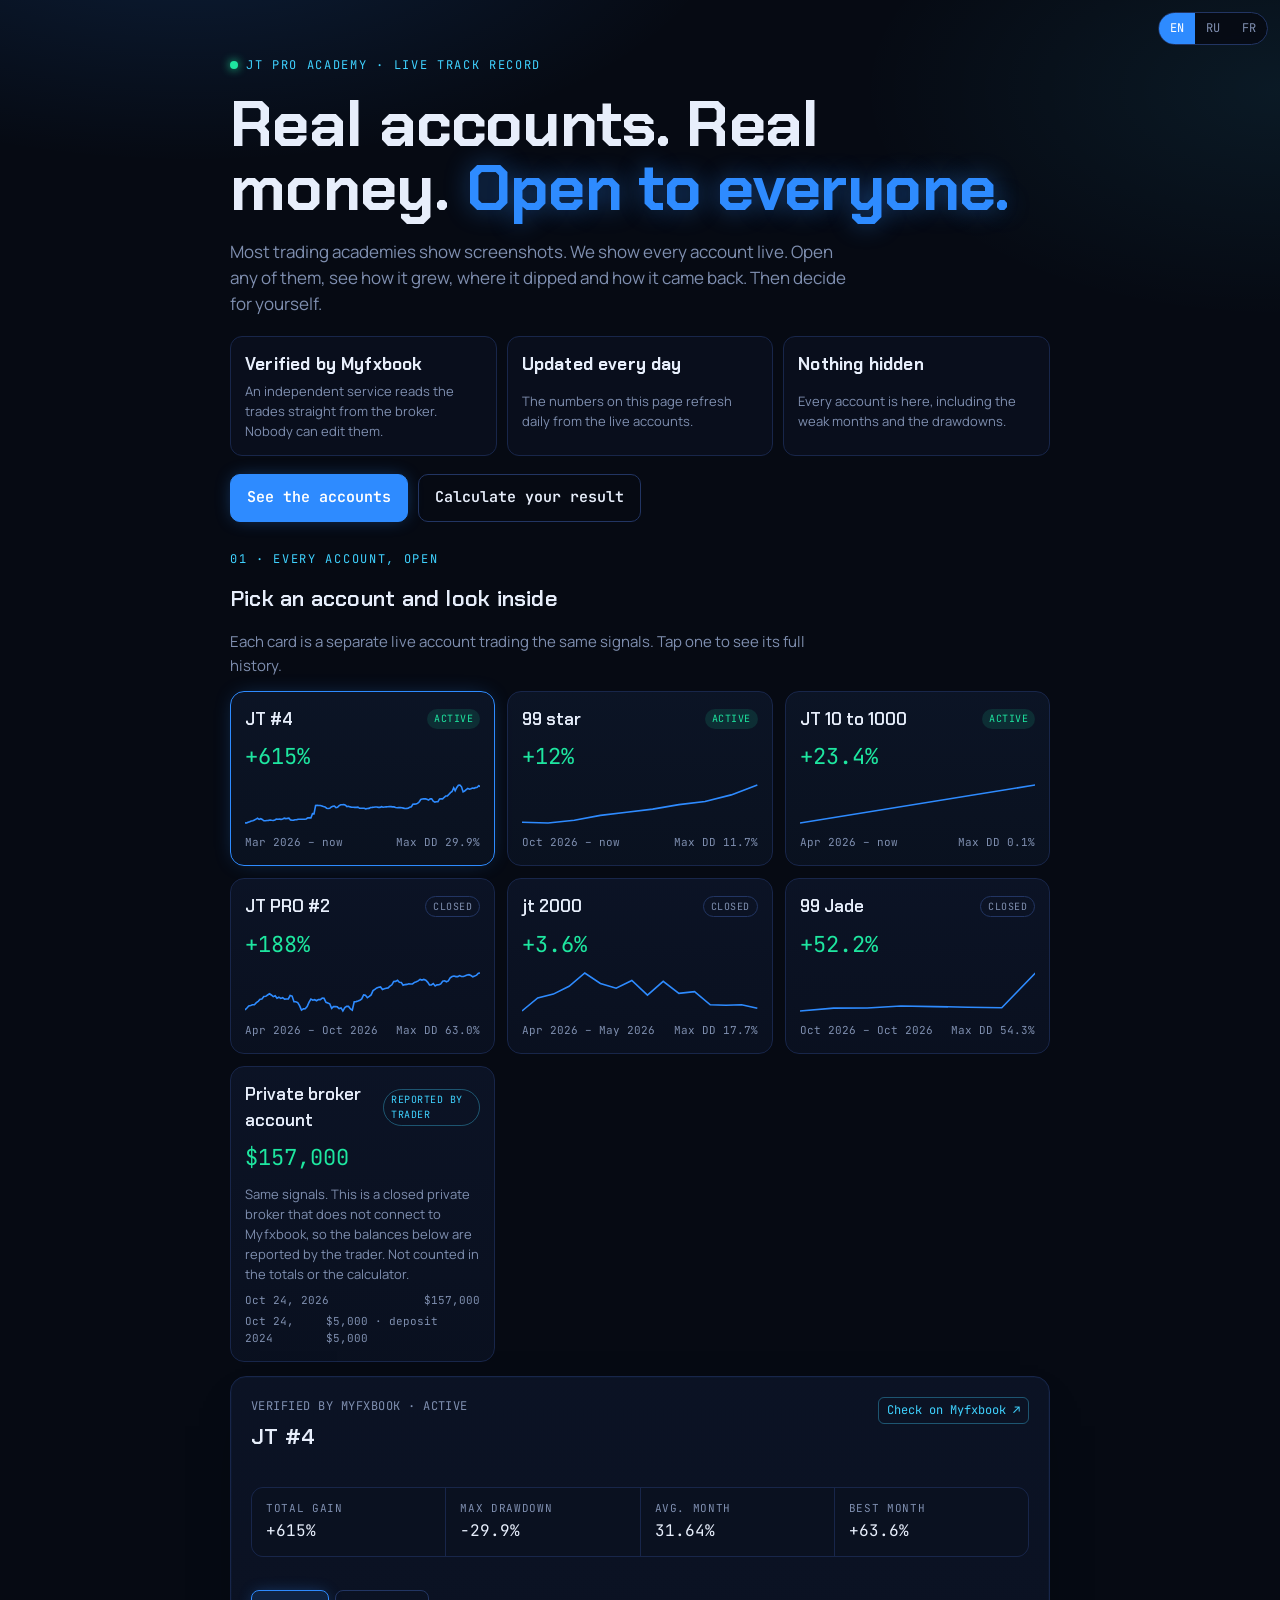
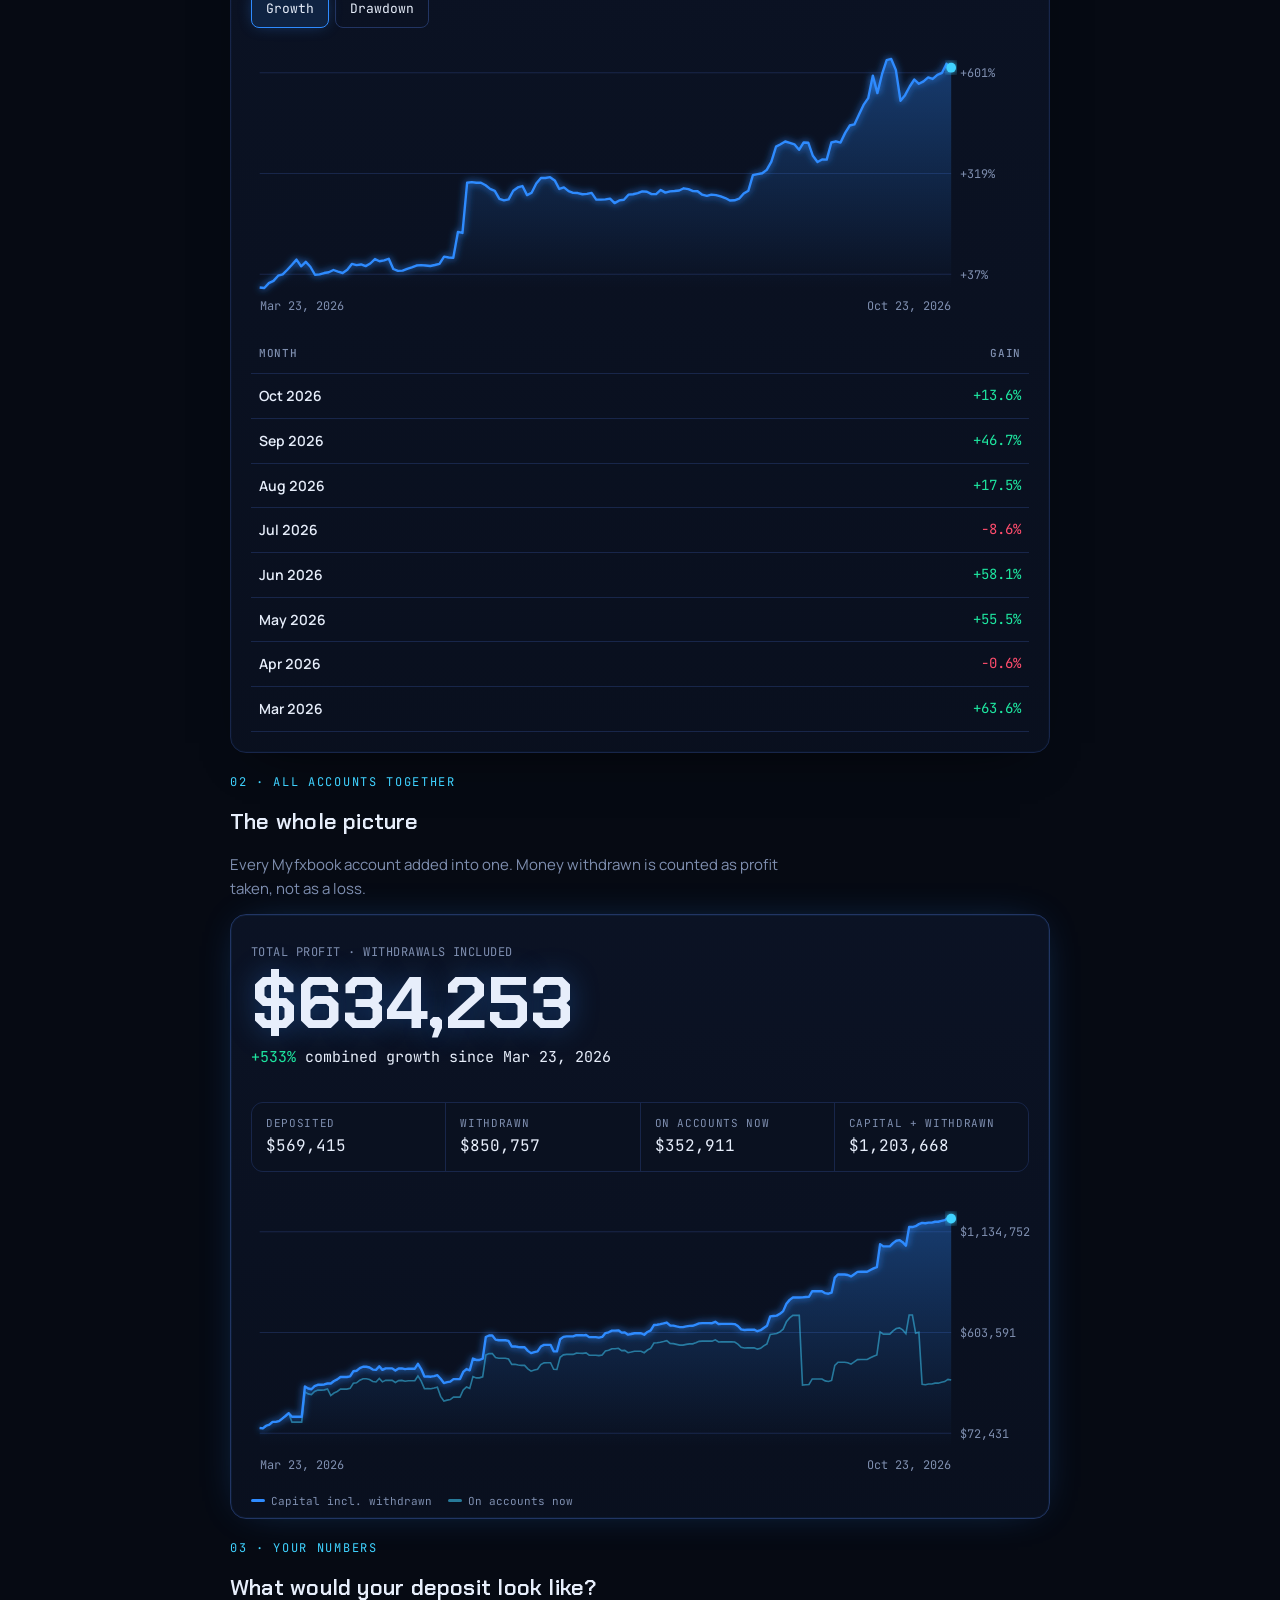
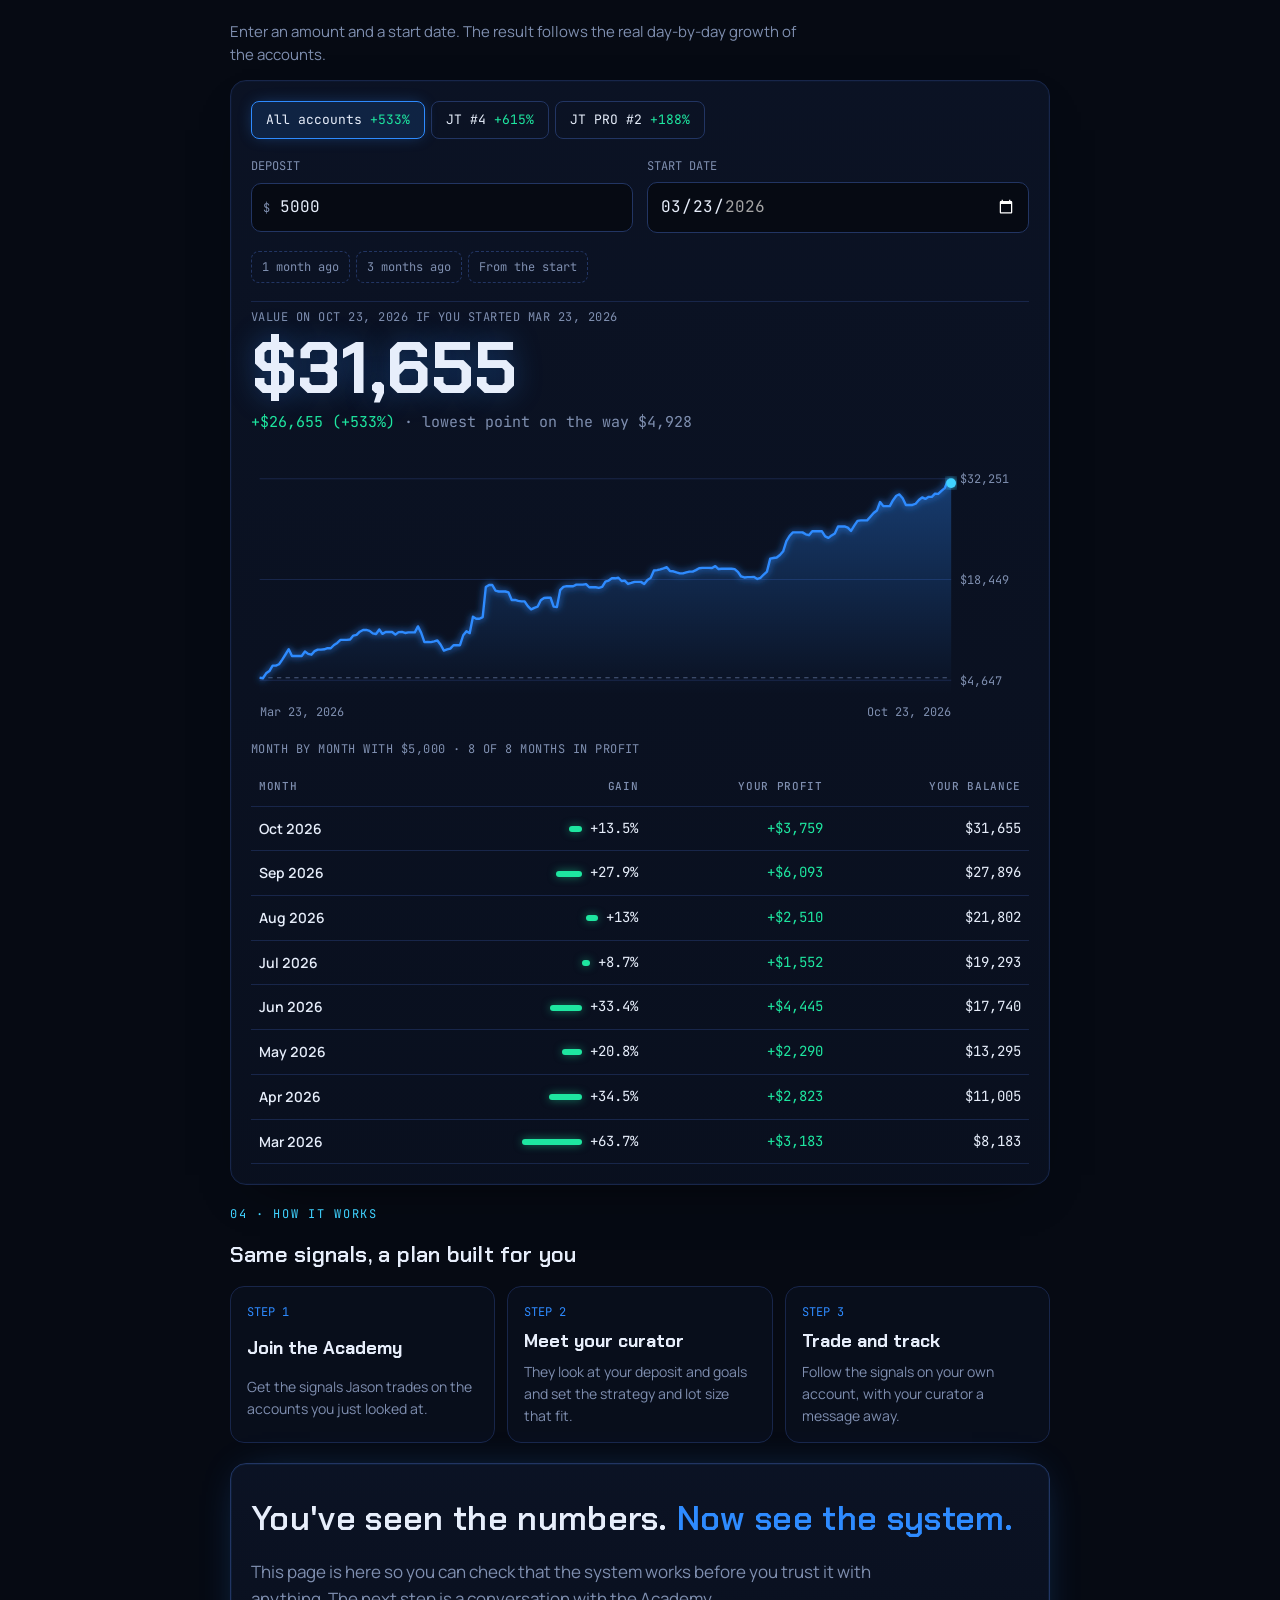
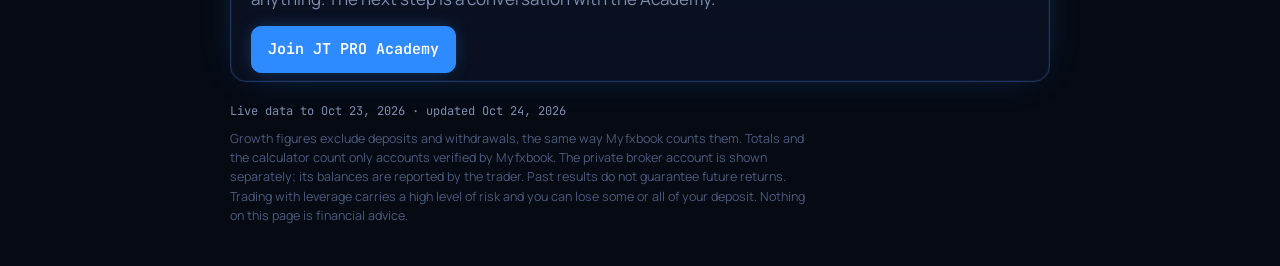
==== commit 766d22d6: "Stats site: French version (all texts, dates in fr-FR), FR switch; ?lang= from the bot/academy links" ====
--- a/index.html
+++ b/index.html
@@ -55,11 +55,11 @@
 </style>
 </head>
 <body>
-<div class="lang" role="group" aria-label="Language"><button type="button" data-l="en">EN</button><button type="button" data-l="ru">RU</button></div>
+<div class="lang" role="group" aria-label="Language"><button type="button" data-l="en">EN</button><button type="button" data-l="ru">RU</button><button type="button" data-l="fr">FR</button></div>
 <div class="wrap">
 
   <section class="hero">
-    <div class="eyebrow"><span class="live"></span>JT PRO Academy · live track record</div>
+    <div class="eyebrow"><span class="live"></span><span data-i18n="eyebrow">JT PRO Academy · live track record</span></div>
     <h1 data-i18n="h1">Real accounts. Real money. <em>Open to everyone.</em></h1>
     <p class="lede" data-i18n="lede">Most trading academies show screenshots. We show every account live. Open any of them, see how it grew, where it dipped and how it came back. Then decide for yourself.</p>
     <div class="proof">
@@ -176,6 +176,7 @@
 <script>
 const ACADEMY_URL = 'https://t.me/JasonProTraid';
 const RU = {
+  eyebrow: 'JT PRO Academy · статистика вживую',
   h1: 'Реальные счета. Реальные деньги. <em>Открыто для всех.</em>',
   lede: 'Большинство академий показывают скриншоты. Мы показываем каждый счёт вживую. Открой любой, посмотри, как он рос, где проседал и как восстанавливался. И реши сам.',
   pr1: '<b>Проверено Myfxbook</b><span>Независимый сервис берёт сделки напрямую у брокера. Изменить их никто не может.</span>',
@@ -202,16 +203,62 @@
   join: 'Вступить в JT PRO Academy',
   disc: 'Рост считается без учёта пополнений и выводов, так же, как на Myfxbook. В общий итог и калькулятор входят только счета, проверенные Myfxbook. Счёт у частного брокера показан отдельно, его балансы сообщает трейдер. Прошлые результаты не гарантируют будущей доходности. Торговля с плечом связана с высоким риском, можно потерять часть или весь депозит. Информация на странице не является финансовой рекомендацией.'
 };
+const FR = {
+ "eyebrow": "JT PRO Academy · statistiques en direct",
+ "h1": "Des comptes réels. De l'argent réel. <em>Ouvert à tous.</em>",
+ "lede": "La plupart des académies de trading montrent des captures d'écran. Nous montrons chaque compte en direct. Ouvre n'importe lequel, regarde comment il a grandi, où il a baissé et comment il s'est repris. Ensuite, décide toi-même.",
+ "pr1": "<b>Vérifié par Myfxbook</b><span>Un service indépendant récupère les trades directement chez le broker. Personne ne peut les modifier.</span>",
+ "pr2": "<b>Mis à jour chaque jour</b><span>Les chiffres de cette page sont actualisés chaque jour depuis les comptes réels.</span>",
+ "pr3": "<b>Rien de caché</b><span>Tous les comptes sont ici, y compris les mois faibles et les drawdowns.</span>",
+ "cta1": "Voir les comptes",
+ "cta2": "Calculer ton résultat",
+ "k1": "01 · Chaque compte, ouvert",
+ "h2a": "Choisis un compte et regarde à l'intérieur",
+ "p1": "Chaque carte est un compte réel séparé qui suit les mêmes signaux. Touche-en une pour voir tout son historique.",
+ "dLink": "Vérifier sur Myfxbook ↗",
+ "vGrowth": "Croissance",
+ "vDD": "Drawdown",
+ "th2": "<th>Mois</th><th>Gain</th>",
+ "k2": "02 · Tous les comptes ensemble",
+ "h2b": "La vue d'ensemble",
+ "p2": "Tous les comptes Myfxbook additionnés en un seul. L'argent retiré compte comme un profit encaissé, pas comme une perte.",
+ "lblTot": "PROFIT TOTAL · RETRAITS INCLUS",
+ "legend": "<span><i style=\"background:var(--neon)\"></i>Capital retraits inclus</span><span><i style=\"background:var(--cyan);opacity:.55\"></i>Sur les comptes</span>",
+ "k3": "03 · Tes chiffres",
+ "h2c": "Que serait devenu ton dépôt ?",
+ "p3": "Saisis un montant et une date de départ. Le résultat suit la croissance réelle des comptes, jour après jour.",
+ "lDep": "DÉPÔT",
+ "lStart": "DATE DE DÉPART",
+ "c1": "Il y a 1 mois",
+ "c3": "Il y a 3 mois",
+ "c0": "Depuis le début",
+ "small": "<b>Moins de 1 000 $ ? Ton plan sera différent</b><p>Ces résultats viennent de la stratégie prudente de Jason, pensée pour les gros dépôts. Sur un petit compte, elle progresse trop lentement pour que ça compte : les petits dépôts suivent donc les mêmes signaux avec des tailles de position plus grandes pour grandir plus vite.</p><p>Tu risques moins d'argent au total, mais chaque trade pèse plus lourd pour le compte. Ton curateur dans l'Académie fixe la taille de lot adaptée à ton dépôt et à tes objectifs.</p>",
+ "th4": "<th>Mois</th><th>Gain</th><th>Ton profit</th><th>Ton solde</th>",
+ "k4": "04 · Comment ça marche",
+ "h2d": "Les mêmes signaux, un plan fait pour toi",
+ "steps": "<div><i>ÉTAPE 1</i><b>Rejoins l'Académie</b><span>Reçois les signaux que Jason trade sur les comptes que tu viens de voir.</span></div><div><i>ÉTAPE 2</i><b>Rencontre ton curateur</b><span>Il regarde ton dépôt et tes objectifs, puis fixe la stratégie et la taille de lot qui conviennent.</span></div><div><i>ÉTAPE 3</i><b>Trade et suis tes résultats</b><span>Suis les signaux sur ton propre compte, ton curateur à un message près.</span></div>",
+ "h2e": "Tu as vu les chiffres. <em style=\"font-style:normal;color:var(--neon)\">Maintenant, découvre le système.</em>",
+ "p5": "Cette page est là pour que tu vérifies que le système fonctionne avant de lui faire confiance. L'étape suivante, c'est une conversation avec l'Académie.",
+ "join": "Rejoindre JT PRO Academy",
+ "disc": "La croissance est calculée hors dépôts et retraits, comme le fait Myfxbook. Les totaux et le calculateur ne comptent que les comptes vérifiés par Myfxbook. Le compte chez le broker privé est affiché à part ; ses soldes sont déclarés par le trader. Les résultats passés ne garantissent pas les rendements futurs. Le trading avec effet de levier comporte un risque élevé et tu peux perdre tout ou partie de ton dépôt. Rien sur cette page ne constitue un conseil financier."
+};
 const EN = {};
 document.querySelectorAll('[data-i18n]').forEach(el => EN[el.dataset.i18n] = el.innerHTML);
+const LANGS = ['en', 'ru', 'fr'];
 let L = 'en';
-try { if (localStorage.getItem('jtLang') === 'ru') L = 'ru'; } catch (e) {}
-const T = (en, ru) => L === 'ru' ? ru : en;
-const LOC = () => L === 'ru' ? 'ru-RU' : 'en-US';
+// ?lang=xx from the bot/academy link wins, then the visitor's own pick, then the browser language
+try {
+  const q = (new URLSearchParams(location.search).get('lang') || '').slice(0, 2).toLowerCase();
+  const saved = localStorage.getItem('jtLang');
+  const nav = (navigator.language || 'en').slice(0, 2).toLowerCase();
+  L = LANGS.includes(q) ? q : LANGS.includes(saved) ? saved : LANGS.includes(nav) ? nav : 'en';
+} catch (e) {}
+const T = (en, ru, fr) => L === 'ru' ? ru : L === 'fr' ? fr : en;
+const LOC = () => L === 'ru' ? 'ru-RU' : L === 'fr' ? 'fr-FR' : 'en-US';
 function applyLang(){
   document.documentElement.lang = L;
-  document.title = T('JT PRO Academy · Live Track Record', 'JT PRO Academy · Статистика в реальном времени');
-  document.querySelectorAll('[data-i18n]').forEach(el => el.innerHTML = (L === 'ru' ? RU : EN)[el.dataset.i18n]);
+  document.title = T('JT PRO Academy · Live Track Record', 'JT PRO Academy · Статистика в реальном времени', "JT PRO Academy · Statistiques en direct");
+  document.querySelectorAll('[data-i18n]').forEach(el => el.innerHTML = (L === 'ru' ? RU : L === 'fr' ? FR : EN)[el.dataset.i18n]);
   document.querySelectorAll('.lang button').forEach(b => b.setAttribute('aria-pressed', b.dataset.l === L));
   if (R) { renderCards(); renderDetail(); renderTotal(); setupCalc(false); }
 }
@@ -295,11 +342,11 @@
 function privCard(){
   if (!ENTRIES.length) return '';
   const e = ENTRIES.slice().sort((a, b) => a.date < b.date ? -1 : 1), last = e.at(-1);
-  const rows = e.slice().reverse().map(x => `<div class="meta" style="margin:0"><span>${fmtDate(x.date)}</span><span>${money(x.balance)}${x.flow ? ` · ${x.flow > 0 ? T('deposit', 'пополнение') : T('withdrawal', 'вывод')} ${money(Math.abs(x.flow))}` : ''}</span></div>`).join('');
+  const rows = e.slice().reverse().map(x => `<div class="meta" style="margin:0"><span>${fmtDate(x.date)}</span><span>${money(x.balance)}${x.flow ? ` · ${x.flow > 0 ? T('deposit', 'пополнение', "dépôt") : T('withdrawal', 'вывод', "retrait")} ${money(Math.abs(x.flow))}` : ''}</span></div>`).join('');
   return `<div class="card" style="cursor:default">
-    <div class="top"><span class="nm">${T('Private broker account', 'Счёт у частного брокера')}</span><span class="pill pv">${T('Reported by trader', 'Данные трейдера')}</span></div>
+    <div class="top"><span class="nm">${T('Private broker account', 'Счёт у частного брокера', "Compte chez un broker privé")}</span><span class="pill pv">${T('Reported by trader', 'Данные трейдера', "Déclaré par le trader")}</span></div>
     <div class="g">${money(last.balance)}</div>
-    <div class="note" style="font-size:13px">${T('Same signals. This is a closed private broker that does not connect to Myfxbook, so the balances below are reported by the trader. Not counted in the totals or the calculator.', 'Те же сигналы. Это закрытый частный брокер, он не подключается к Myfxbook, поэтому балансы ниже сообщает трейдер. В общий итог и калькулятор не входит.')}</div>
+    <div class="note" style="font-size:13px">${T('Same signals. This is a closed private broker that does not connect to Myfxbook, so the balances below are reported by the trader. Not counted in the totals or the calculator.', 'Те же сигналы. Это закрытый частный брокер, он не подключается к Myfxbook, поэтому балансы ниже сообщает трейдер. В общий итог и калькулятор не входит.', "Mêmes signaux. Ce broker privé et fermé ne se connecte pas à Myfxbook, les soldes ci-dessous sont donc déclarés par le trader. Non inclus dans les totaux ni dans le calculateur.")}</div>
     <div style="display:grid;gap:4px">${rows}</div>
   </div>`;
 }
@@ -307,10 +354,10 @@
 function renderCards(){
   const list = accList();
   $('cards').innerHTML = list.map(a => `<button class="card" type="button" data-k="${a.k}" aria-pressed="${a.k === sel}">
-    <div class="top"><span class="nm">${a.name}</span><span class="pill ${a.verified ? (a.active ? 'on' : 'off') : 'pv'}">${a.active ? T('Active', 'Активен') : T('Closed', 'Закрыт')}</span></div>
+    <div class="top"><span class="nm">${a.name}</span><span class="pill ${a.verified ? (a.active ? 'on' : 'off') : 'pv'}">${a.active ? T('Active', 'Активен', "Actif") : T('Closed', 'Закрыт', "Clôturé")}</span></div>
     <div class="g ${a.gain < 0 ? 'down' : ''}">${pct(a.gain)}</div>
     ${spark(a.s)}
-    <div class="meta"><span>${fmtMon(a.from)} – ${a.active ? T('now', 'сейчас') : fmtMon(a.to)}</span><span>${T('Max DD', 'Макс. просадка')} ${Math.abs(a.dd).toFixed(1)}%</span></div>
+    <div class="meta"><span>${fmtMon(a.from)} – ${a.active ? T('now', 'сейчас', "maintenant") : fmtMon(a.to)}</span><span>${T('Max DD', 'Макс. просадка', "DD max")} ${Math.abs(a.dd).toFixed(1)}%</span></div>
   </button>`).join('') + privCard();
   $('cards').querySelectorAll('.card[data-k]').forEach(b => b.onclick = () => { sel = b.dataset.k; renderCards(); renderDetail(); $('detail').scrollIntoView({behavior: 'smooth', block: 'start'}); });
 }
@@ -319,14 +366,14 @@
   const a = accList().find(x => x.k === sel); if (!a) return;
   $('detail').hidden = false;
   $('dName').textContent = a.name;
-  $('dSub').textContent = T(`VERIFIED BY MYFXBOOK · ${a.active ? 'ACTIVE' : 'CLOSED'}`, `ПРОВЕРЕНО MYFXBOOK · ${a.active ? 'АКТИВЕН' : 'ЗАКРЫТ'}`);
+  $('dSub').textContent = T(`VERIFIED BY MYFXBOOK · ${a.active ? 'ACTIVE' : 'CLOSED'}`, `ПРОВЕРЕНО MYFXBOOK · ${a.active ? 'АКТИВЕН' : 'ЗАКРЫТ'}`, `VÉRIFIÉ PAR MYFXBOOK · ${a.active ? 'ACTIF' : 'CLÔTURÉ'}`);
   $('dLink').href = a.url;
   const ms = monthsOf(a.s), best = Math.max(...ms.map(m => m.b / m.a - 1)) * 100;
   const acc = DATA.accounts[a.k];
-  $('dFacts').innerHTML = [[T('Total gain', 'Общий рост'), pct(a.gain)], [T('Max drawdown', 'Макс. просадка'), '−' + Math.abs(a.dd).toFixed(1) + '%'], [T('Avg. month', 'Средний месяц'), acc.monthly], [T('Best month', 'Лучший месяц'), pct(best)]]
+  $('dFacts').innerHTML = [[T('Total gain', 'Общий рост', "Gain total"), pct(a.gain)], [T('Max drawdown', 'Макс. просадка', "Drawdown max"), '−' + Math.abs(a.dd).toFixed(1) + '%'], [T('Avg. month', 'Средний месяц', "Mois moyen"), acc.monthly], [T('Best month', 'Лучший месяц', "Meilleur mois"), pct(best)]]
     .map(([t, v]) => `<div><dt>${t}</dt><dd>${v}</dd></div>`).join('');
-  if (view === 'growth') chart($('dChart'), a.s.map(p => ({d: p.d, v: (p.i - 1) * 100})), {fmt: v => pct(v), label: T('Account growth', 'Рост счёта'), zero: true});
-  else { let pk = 1; chart($('dChart'), a.s.map(p => { pk = Math.max(pk, p.i); return {d: p.d, v: (p.i / pk - 1) * 100}; }), {fmt: v => v.toFixed(1) + '%', label: T('Drawdown from peak', 'Просадка от пика'), neg: true}); }
+  if (view === 'growth') chart($('dChart'), a.s.map(p => ({d: p.d, v: (p.i - 1) * 100})), {fmt: v => pct(v), label: T('Account growth', 'Рост счёта', "Croissance du compte"), zero: true});
+  else { let pk = 1; chart($('dChart'), a.s.map(p => { pk = Math.max(pk, p.i); return {d: p.d, v: (p.i / pk - 1) * 100}; }), {fmt: v => v.toFixed(1) + '%', label: T('Drawdown from peak', 'Просадка от пика', "Drawdown depuis le pic"), neg: true}); }
   $('dMonths').innerHTML = ms.slice().reverse().map(m => { const g = (m.b / m.a - 1) * 100; return `<tr><td>${fmtMon(m.m + '-01')}</td><td class="${g >= 0 ? 'up' : 'down'}">${pct(g)}</td></tr>`; }).join('');
 }
 document.querySelectorAll('.subtabs .tab').forEach(b => b.onclick = () => { view = b.dataset.v; document.querySelectorAll('.subtabs .tab').forEach(t => t.setAttribute('aria-pressed', t === b)); renderDetail(); });
@@ -334,17 +381,17 @@
 function renderTotal(){
   const days = R.days.filter(x => x.d >= R.firstReal), last = days.at(-1);
   $('totResult').textContent = money(R.result);
-  $('totGrowth').innerHTML = `<span class="up">${pct((last.idx / days[0].idx - 1) * 100)}</span> ${T('combined growth since', 'общий рост с')} ${fmtDate(days[0].d)}`;
-  $('totFacts').innerHTML = [[T('Deposited', 'Внесено'), R.dep], [T('Withdrawn', 'Выведено'), R.wd], [T('On accounts now', 'Сейчас на счетах'), R.now], [T('Capital + withdrawn', 'Капитал + выводы'), R.now + R.wd]]
+  $('totGrowth').innerHTML = `<span class="up">${pct((last.idx / days[0].idx - 1) * 100)}</span> ${T('combined growth since', 'общий рост с', "croissance cumulée depuis le")} ${fmtDate(days[0].d)}`;
+  $('totFacts').innerHTML = [[T('Deposited', 'Внесено', "Déposé"), R.dep], [T('Withdrawn', 'Выведено', "Retiré"), R.wd], [T('On accounts now', 'Сейчас на счетах', "Sur les comptes"), R.now], [T('Capital + withdrawn', 'Капитал + выводы', "Capital + retraits"), R.now + R.wd]]
     .map(([t, v]) => `<div><dt>${t}</dt><dd>${money(v)}</dd></div>`).join('');
-  chart($('totChart'), days.map(x => ({d: x.d, v: x.tot + x.wd, v2: x.tot})), {label: T('Total capital over time', 'Общий капитал'), zero: true});
+  chart($('totChart'), days.map(x => ({d: x.d, v: x.tot + x.wd, v2: x.tot})), {label: T('Total capital over time', 'Общий капитал', "Capital total dans le temps"), zero: true});
   const lastMfx = Object.values(DATA.accounts).map(a => a.bal.at(-1)[0]).sort().pop();
-  $('stamp').textContent = T(`Live data to ${fmtDate(lastMfx)} · updated ${fmtDate(DATA.updated)}`, `Данные по ${fmtDate(lastMfx)} · обновлено ${fmtDate(DATA.updated)}`);
+  $('stamp').textContent = T(`Live data to ${fmtDate(lastMfx)} · updated ${fmtDate(DATA.updated)}`, `Данные по ${fmtDate(lastMfx)} · обновлено ${fmtDate(DATA.updated)}`, `Données en direct jusqu'au ${fmtDate(lastMfx)} · mis à jour le ${fmtDate(DATA.updated)}`);
 }
 
 function renderTabs(){
   const t = k => { const s = accSeries(k); return pct((s.at(-1).i / s[0].i - 1) * 100); };
-  const tabs = [['all', T('All accounts', 'Все счета')], ['jt4', 'JT #4'], ['jtpro2', 'JT PRO #2']];
+  const tabs = [['all', T('All accounts', 'Все счета', "Tous les comptes")], ['jt4', 'JT #4'], ['jtpro2', 'JT PRO #2']];
   $('tabs').innerHTML = tabs.map(([k, n]) => `<button class="tab" type="button" data-k="${k}" aria-pressed="${k === cur}">${n}<span class="g">${t(k)}</span></button>`).join('');
   $('tabs').querySelectorAll('.tab').forEach(b => b.onclick = () => { cur = b.dataset.k; setupCalc(true); });
 }
@@ -361,15 +408,15 @@
   let i = 0; while (i + 1 < s.length && s[i + 1].d <= start) i++;
   const pts = s.slice(i).map(p => ({d: p.d, v: amt * p.i / s[i].i}));
   const end = pts.at(-1).v, diff = end - amt, p = amt ? diff / amt * 100 : 0;
-  $('resLbl').textContent = T(`VALUE ON ${fmtDate(pts.at(-1).d)} IF YOU STARTED ${fmtDate(pts[0].d)}`, `СУММА НА ${fmtDate(pts.at(-1).d)} ПРИ СТАРТЕ ${fmtDate(pts[0].d)}`).toUpperCase();
+  $('resLbl').textContent = T(`VALUE ON ${fmtDate(pts.at(-1).d)} IF YOU STARTED ${fmtDate(pts[0].d)}`, `СУММА НА ${fmtDate(pts.at(-1).d)} ПРИ СТАРТЕ ${fmtDate(pts[0].d)}`, `VALEUR AU ${fmtDate(pts.at(-1).d)} SI TU AVAIS COMMENCÉ LE ${fmtDate(pts[0].d)}`).toUpperCase();
   $('resVal').textContent = money(end);
   const low = Math.min(...pts.map(q => q.v));
-  $('resDelta').innerHTML = `<span class="${diff >= 0 ? 'up' : 'down'}">${diff >= 0 ? '+' : '−'}${money(Math.abs(diff))} (${pct(p)})</span>` + (low < amt ? ` <span style="color:var(--muted)">· ${T('lowest point on the way', 'самая низкая точка по пути')} ${money(low)}</span>` : '');
-  chart($('calcChart'), pts, {base: amt, label: T('Your deposit over time', 'Твой депозит во времени')});
+  $('resDelta').innerHTML = `<span class="${diff >= 0 ? 'up' : 'down'}">${diff >= 0 ? '+' : '−'}${money(Math.abs(diff))} (${pct(p)})</span>` + (low < amt ? ` <span style="color:var(--muted)">· ${T('lowest point on the way', 'самая низкая точка по пути', "point le plus bas sur la période")} ${money(low)}</span>` : '');
+  chart($('calcChart'), pts, {base: amt, label: T('Your deposit over time', 'Твой депозит во времени', "Ton dépôt dans le temps")});
   const ms = []; let prev = amt;
   for (const q of pts) { const m = q.d.slice(0, 7); let r = ms.at(-1); if (!r || r.m !== m) { r = {m, a: prev, b: q.v}; ms.push(r); } r.b = q.v; prev = q.v; }
   const mx = Math.max(...ms.map(r => Math.abs(r.b / r.a - 1)), .01), wins = ms.filter(r => r.b >= r.a).length;
-  $('mLbl').textContent = T(`MONTH BY MONTH WITH ${money(amt)} · ${wins} OF ${ms.length} MONTHS IN PROFIT`, `ПО МЕСЯЦАМ С ${money(amt)} · ${wins} ИЗ ${ms.length} МЕСЯЦЕВ В ПЛЮСЕ`);
+  $('mLbl').textContent = T(`MONTH BY MONTH WITH ${money(amt)} · ${wins} OF ${ms.length} MONTHS IN PROFIT`, `ПО МЕСЯЦАМ С ${money(amt)} · ${wins} ИЗ ${ms.length} МЕСЯЦЕВ В ПЛЮСЕ`, `MOIS PAR MOIS AVEC ${money(amt)} · ${wins} MOIS SUR ${ms.length} EN GAIN`);
   $('mRows').innerHTML = ms.slice().reverse().map(r => { const g = r.b / r.a - 1, w = Math.max(3, Math.round(Math.abs(g) / mx * 60));
     return `<tr><td>${fmtMon(r.m + '-01')}</td><td><span class="bar ${g < 0 ? 'neg' : ''}" style="width:${w}px"></span>${pct(g * 100)}</td><td class="${g >= 0 ? 'up' : 'down'}">${g >= 0 ? '+' : '−'}${money(Math.abs(r.b - r.a))}</td><td>${money(r.b)}</td></tr>`; }).join('');
 }
@@ -389,7 +436,7 @@
     DATA = d; ENTRIES = ex.entries || []; R = jtEngine(DATA, []); // totals + calculator count Myfxbook-verified accounts only; private broker entries show in their own card
     applyLang(); setupCalc(true);
   })
-  .catch(() => { $('cards').innerHTML = `<div class="loading">${T('Could not load live data. Refresh the page.', 'Не удалось загрузить данные. Обнови страницу.')}</div>`; });
+  .catch(() => { $('cards').innerHTML = `<div class="loading">${T('Could not load live data. Refresh the page.', 'Не удалось загрузить данные. Обнови страницу.', "Impossible de charger les données. Actualise la page.")}</div>`; });
 </script>
 </body>
 </html>
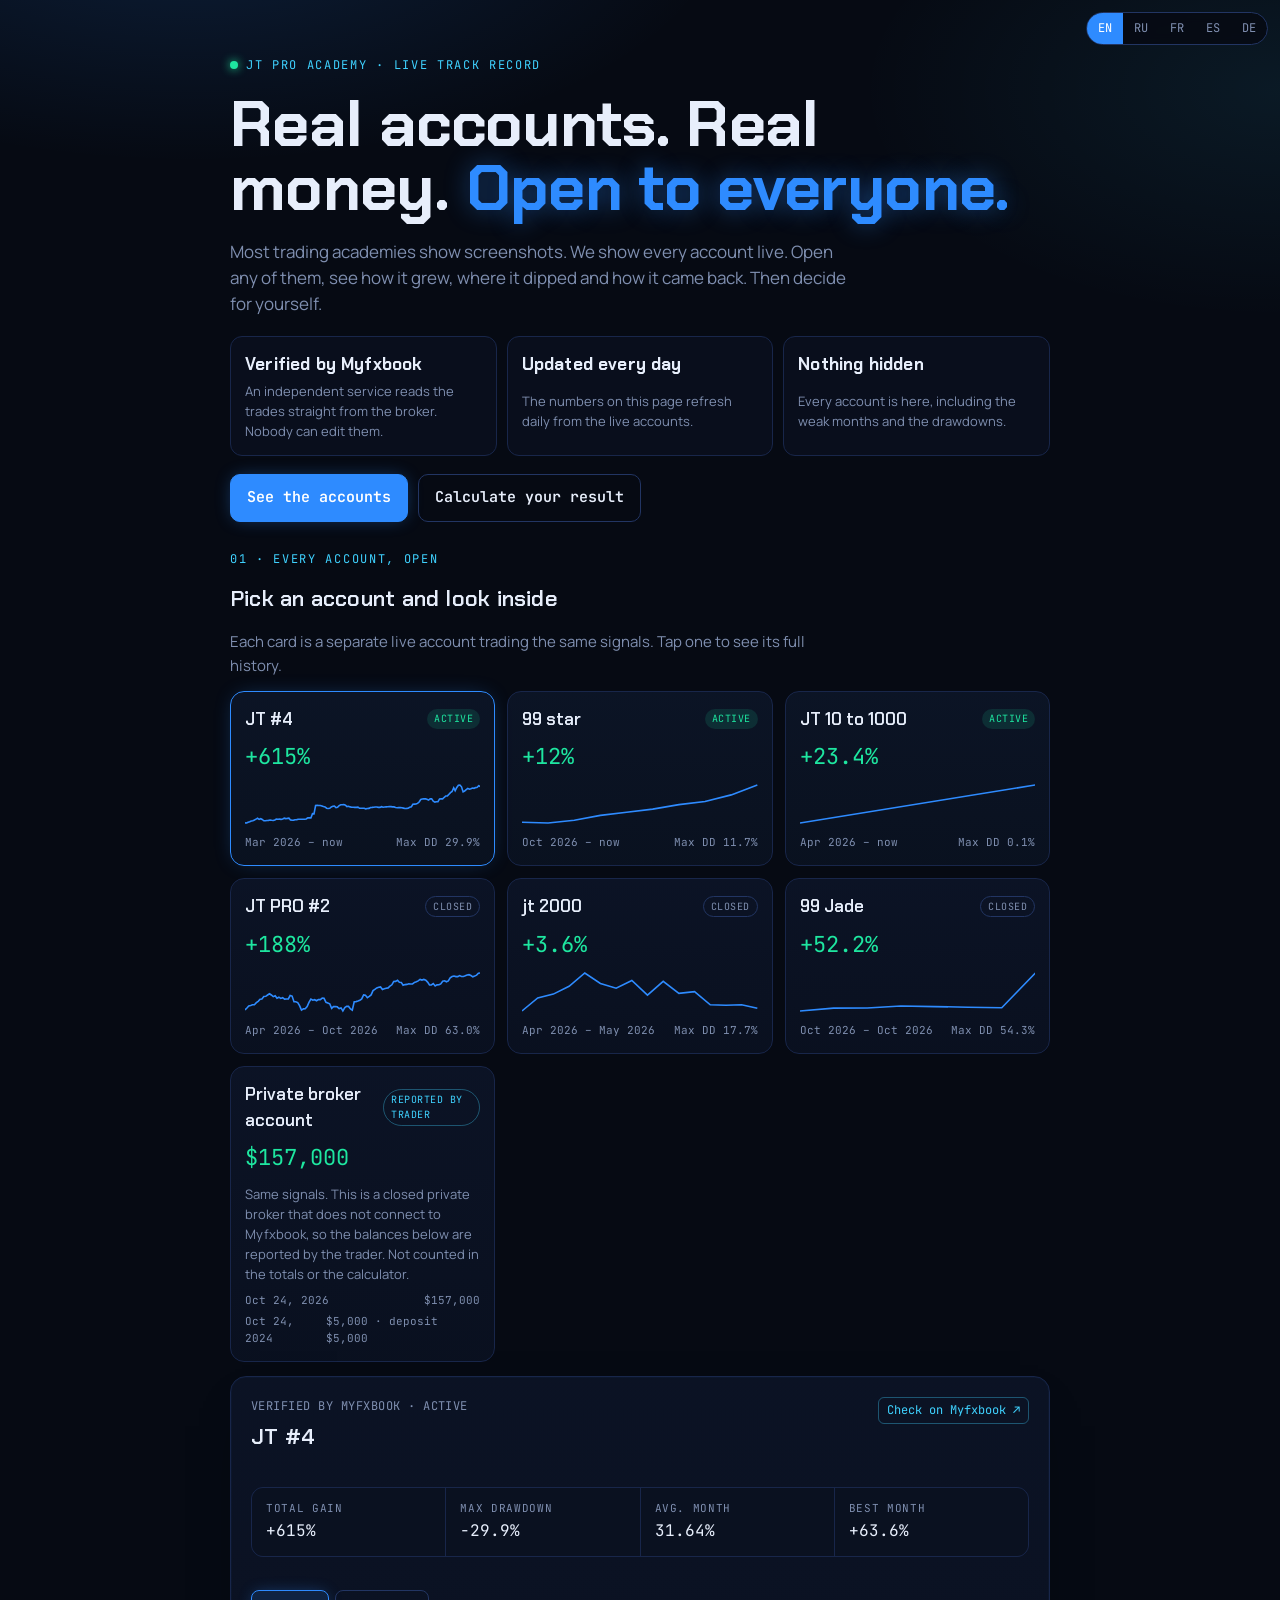
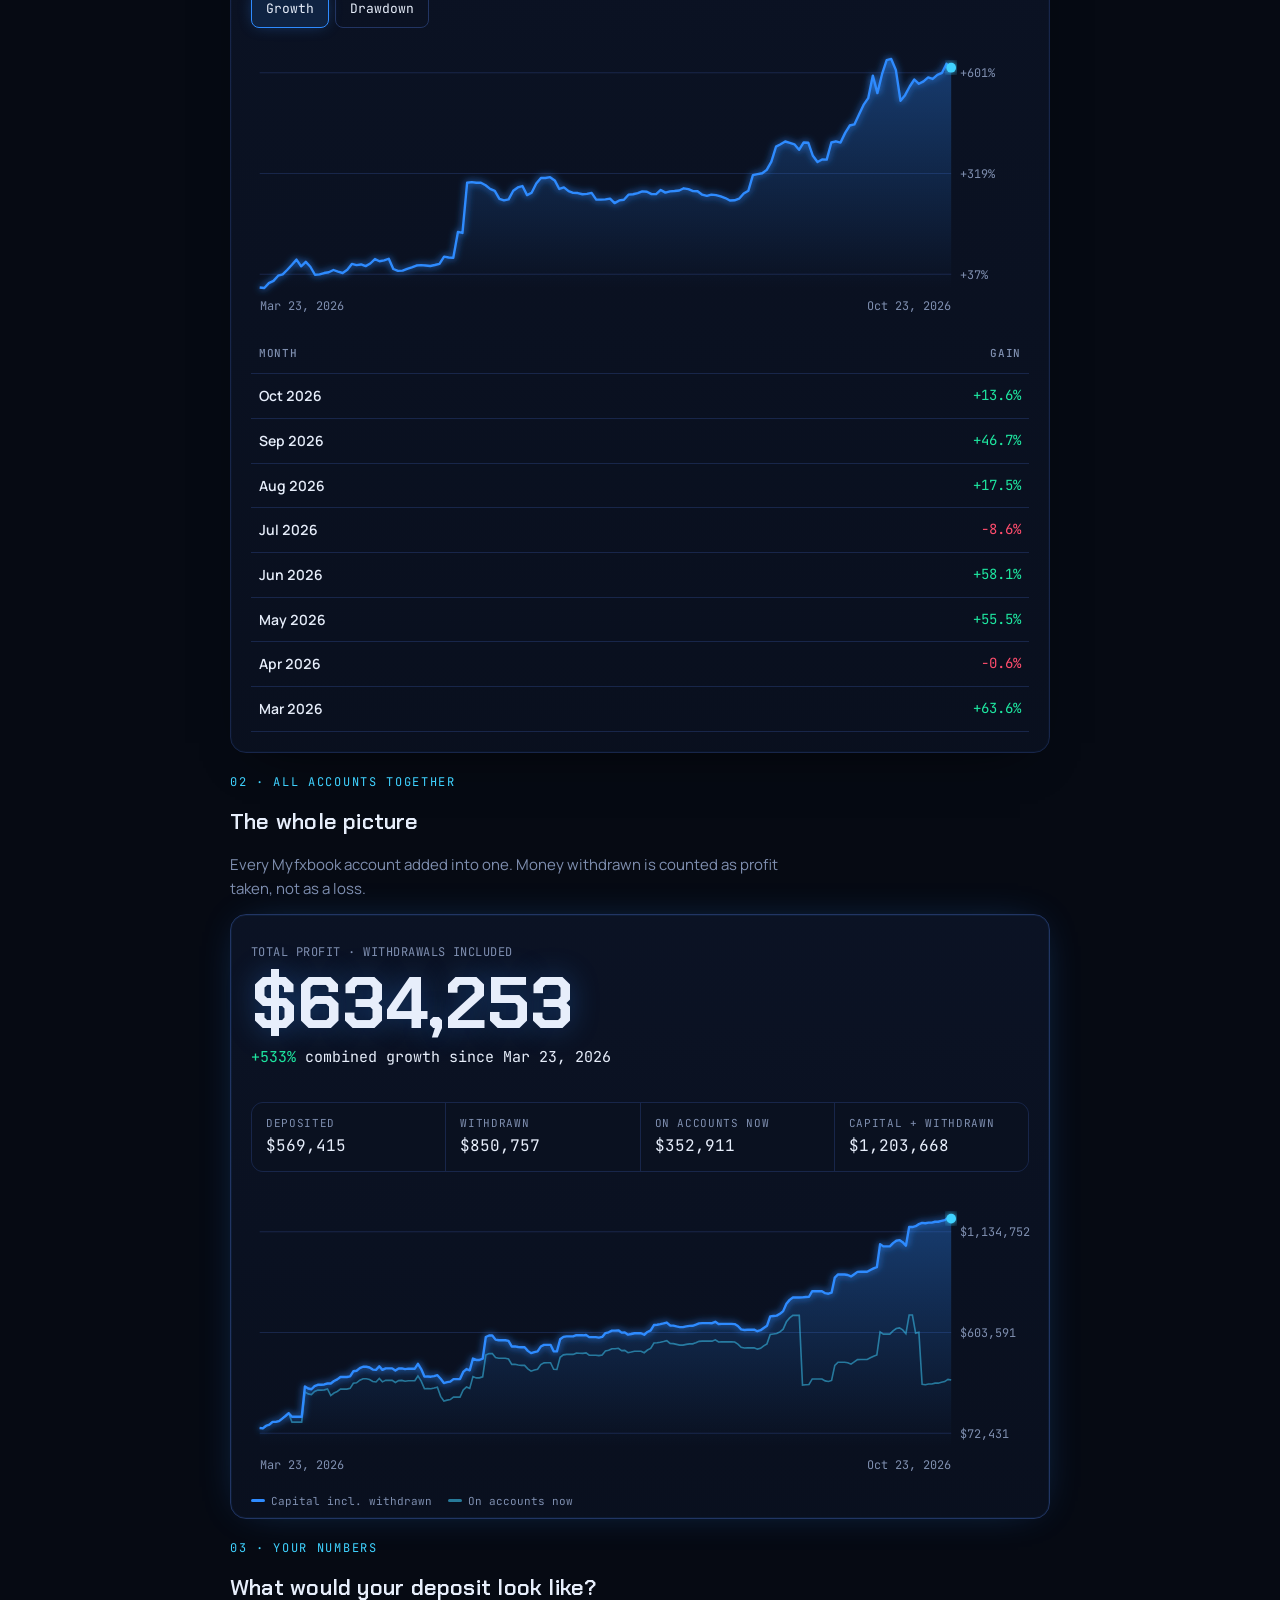
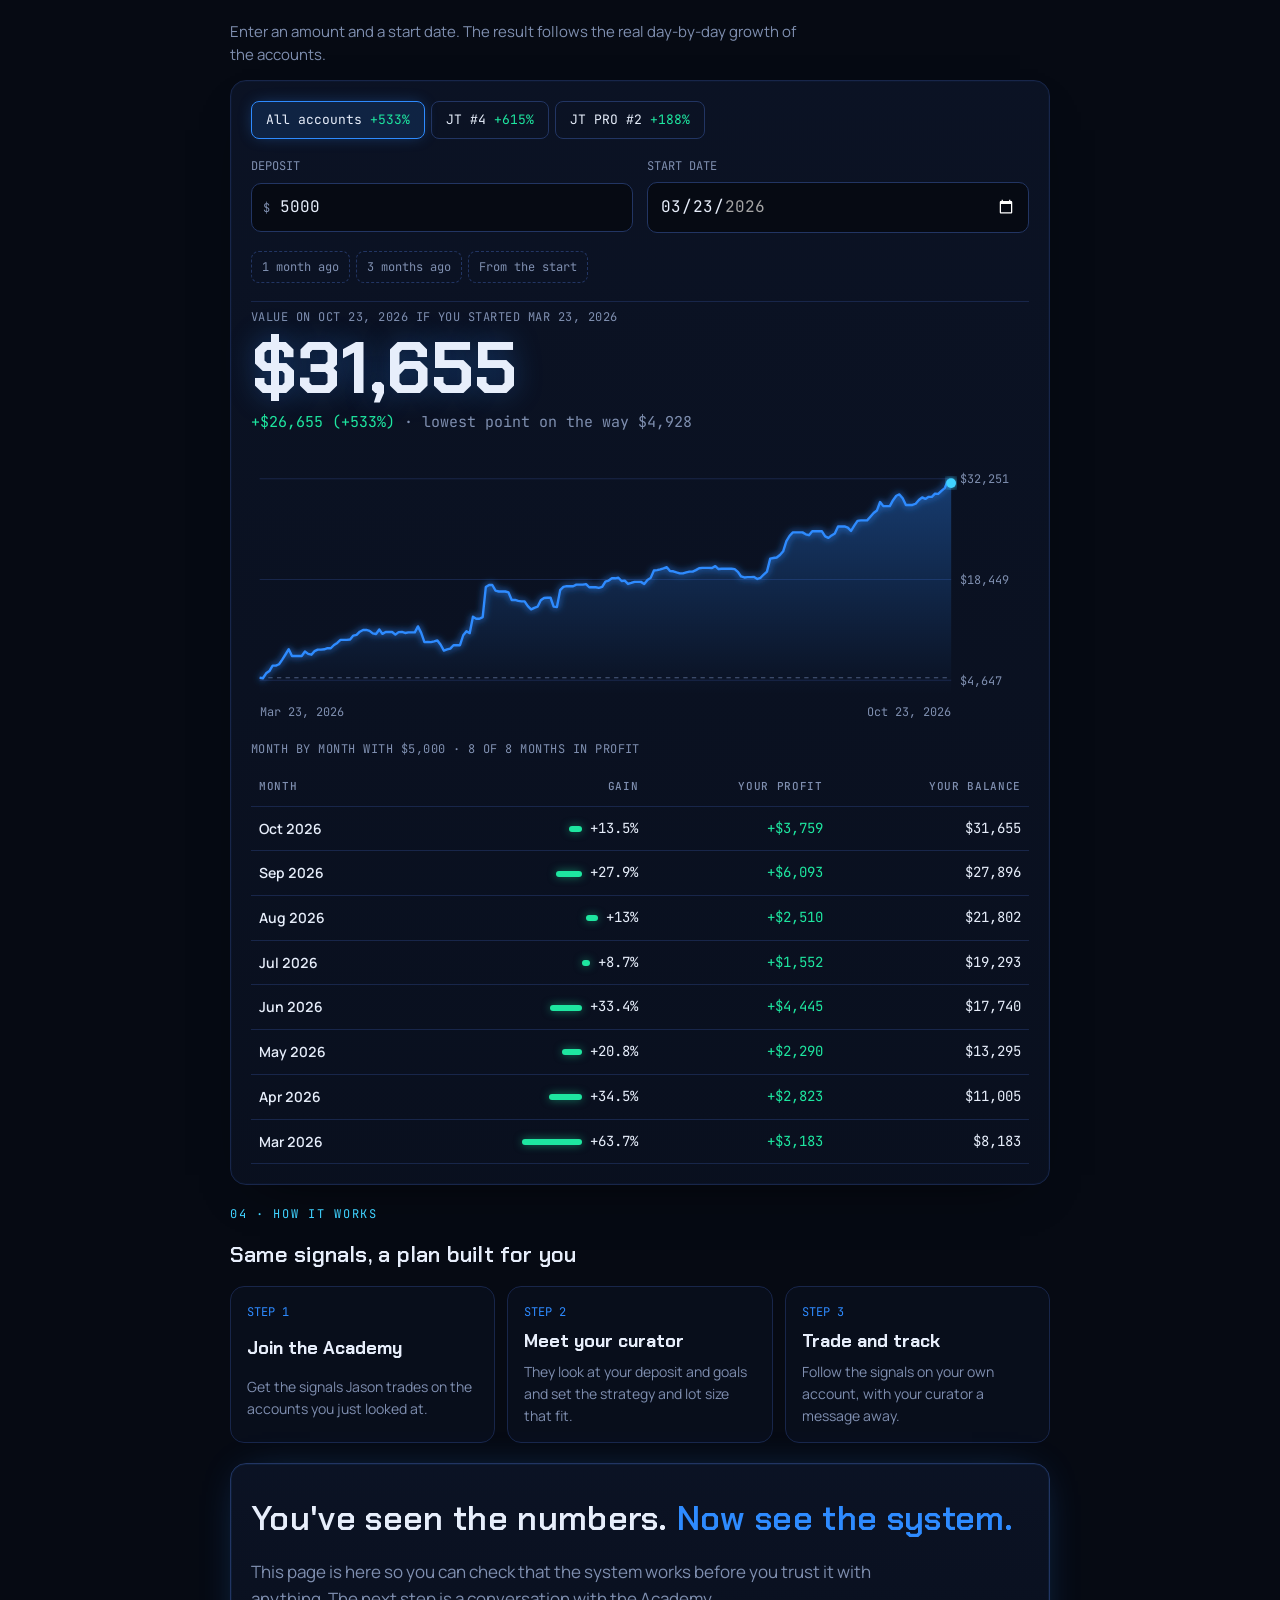
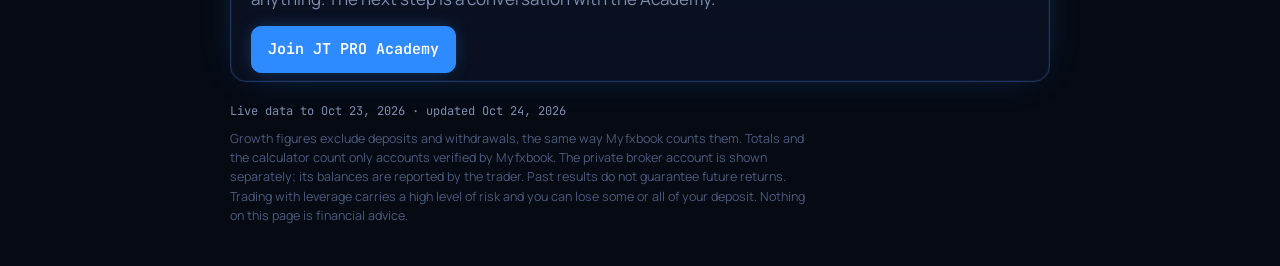
==== commit 3be5e93e: "Stats site: Spanish and German versions (5 languages: EN RU FR ES DE) Co-Authored-By: Claude Opus 5." ====
--- a/index.html
+++ b/index.html
@@ -55,7 +55,7 @@
 </style>
 </head>
 <body>
-<div class="lang" role="group" aria-label="Language"><button type="button" data-l="en">EN</button><button type="button" data-l="ru">RU</button><button type="button" data-l="fr">FR</button></div>
+<div class="lang" role="group" aria-label="Language"><button type="button" data-l="en">EN</button><button type="button" data-l="ru">RU</button><button type="button" data-l="fr">FR</button><button type="button" data-l="es">ES</button><button type="button" data-l="de">DE</button></div>
 <div class="wrap">
 
   <section class="hero">
@@ -242,9 +242,87 @@
  "join": "Rejoindre JT PRO Academy",
  "disc": "La croissance est calculée hors dépôts et retraits, comme le fait Myfxbook. Les totaux et le calculateur ne comptent que les comptes vérifiés par Myfxbook. Le compte chez le broker privé est affiché à part ; ses soldes sont déclarés par le trader. Les résultats passés ne garantissent pas les rendements futurs. Le trading avec effet de levier comporte un risque élevé et tu peux perdre tout ou partie de ton dépôt. Rien sur cette page ne constitue un conseil financier."
 };
+const ES = {
+ "eyebrow": "JT PRO Academy · estadísticas en vivo",
+ "h1": "Cuentas reales. Dinero real. <em>Abierto para todos.</em>",
+ "lede": "La mayoría de las academias de trading muestran capturas de pantalla. Nosotros mostramos cada cuenta en vivo. Abre cualquiera, mira cómo creció, dónde bajó y cómo se recuperó. Después decide tú mismo.",
+ "pr1": "<b>Verificado por Myfxbook</b><span>Un servicio independiente toma las operaciones directamente del bróker. Nadie puede modificarlas.</span>",
+ "pr2": "<b>Actualizado cada día</b><span>Las cifras de esta página se actualizan a diario desde las cuentas reales.</span>",
+ "pr3": "<b>Nada oculto</b><span>Todas las cuentas están aquí, incluidos los meses flojos y los drawdowns.</span>",
+ "cta1": "Ver las cuentas",
+ "cta2": "Calcula tu resultado",
+ "k1": "01 · Cada cuenta, abierta",
+ "h2a": "Elige una cuenta y mira dentro",
+ "p1": "Cada tarjeta es una cuenta real distinta que opera las mismas señales. Toca una para ver todo su historial.",
+ "dLink": "Comprobar en Myfxbook ↗",
+ "vGrowth": "Crecimiento",
+ "vDD": "Drawdown",
+ "th2": "<th>Mes</th><th>Ganancia</th>",
+ "k2": "02 · Todas las cuentas juntas",
+ "h2b": "La imagen completa",
+ "p2": "Todas las cuentas de Myfxbook sumadas en una. El dinero retirado cuenta como beneficio cobrado, no como pérdida.",
+ "lblTot": "BENEFICIO TOTAL · RETIROS INCLUIDOS",
+ "legend": "<span><i style=\"background:var(--neon)\"></i>Capital con retiros</span><span><i style=\"background:var(--cyan);opacity:.55\"></i>Ahora en las cuentas</span>",
+ "k3": "03 · Tus números",
+ "h2c": "¿Cómo estaría tu depósito?",
+ "p3": "Introduce un monto y una fecha de inicio. El resultado sigue el crecimiento real de las cuentas, día a día.",
+ "lDep": "DEPÓSITO",
+ "lStart": "FECHA DE INICIO",
+ "c1": "Hace 1 mes",
+ "c3": "Hace 3 meses",
+ "c0": "Desde el inicio",
+ "small": "<b>¿Menos de $1,000? Tu plan será distinto</b><p>Estos resultados vienen de la estrategia prudente de Jason, pensada para depósitos grandes. En una cuenta pequeña crece demasiado despacio para que se note, así que los depósitos pequeños operan las mismas señales con posiciones más grandes para crecer más rápido.</p><p>Arriesgas menos dinero en total, pero cada operación pesa más para la cuenta. Tu curador en la Academia fija el tamaño de lote que encaja con tu depósito y tus objetivos.</p>",
+ "th4": "<th>Mes</th><th>Ganancia</th><th>Tu beneficio</th><th>Tu saldo</th>",
+ "k4": "04 · Cómo funciona",
+ "h2d": "Las mismas señales, un plan hecho para ti",
+ "steps": "<div><i>PASO 1</i><b>Únete a la Academia</b><span>Recibe las señales que Jason opera en las cuentas que acabas de ver.</span></div><div><i>PASO 2</i><b>Conoce a tu curador</b><span>Revisa tu depósito y tus objetivos y fija la estrategia y el tamaño de lote adecuados.</span></div><div><i>PASO 3</i><b>Opera y sigue tus resultados</b><span>Sigue las señales en tu propia cuenta, con tu curador a un mensaje de distancia.</span></div>",
+ "h2e": "Ya viste los números. <em style=\"font-style:normal;color:var(--neon)\">Ahora mira el sistema.</em>",
+ "p5": "Esta página existe para que compruebes que el sistema funciona antes de confiarle nada. El siguiente paso es una conversación con la Academia.",
+ "join": "Unirme a JT PRO Academy",
+ "disc": "El crecimiento se calcula sin depósitos ni retiros, igual que en Myfxbook. Los totales y la calculadora solo cuentan las cuentas verificadas por Myfxbook. La cuenta del bróker privado se muestra aparte; sus saldos los declara el trader. Los resultados pasados no garantizan rendimientos futuros. Operar con apalancamiento conlleva un alto riesgo y puedes perder parte o la totalidad de tu depósito. Nada en esta página es asesoramiento financiero."
+};
+const DE = {
+ "eyebrow": "JT PRO Academy · Live-Statistik",
+ "h1": "Echte Konten. Echtes Geld. <em>Offen für alle.</em>",
+ "lede": "Die meisten Trading-Akademien zeigen Screenshots. Wir zeigen jedes Konto live. Öffne ein beliebiges, sieh, wie es gewachsen ist, wo es gefallen ist und wie es sich erholt hat. Dann entscheide selbst.",
+ "pr1": "<b>Von Myfxbook verifiziert</b><span>Ein unabhängiger Dienst liest die Trades direkt beim Broker aus. Niemand kann sie ändern.</span>",
+ "pr2": "<b>Täglich aktualisiert</b><span>Die Zahlen auf dieser Seite werden jeden Tag von den echten Konten aktualisiert.</span>",
+ "pr3": "<b>Nichts versteckt</b><span>Alle Konten sind hier, auch die schwachen Monate und die Drawdowns.</span>",
+ "cta1": "Konten ansehen",
+ "cta2": "Dein Ergebnis berechnen",
+ "k1": "01 · Jedes Konto, offen",
+ "h2a": "Wähle ein Konto und schau hinein",
+ "p1": "Jede Karte ist ein eigenes echtes Konto, das dieselben Signale handelt. Tippe darauf, um den ganzen Verlauf zu sehen.",
+ "dLink": "Auf Myfxbook prüfen ↗",
+ "vGrowth": "Wachstum",
+ "vDD": "Drawdown",
+ "th2": "<th>Monat</th><th>Gewinn</th>",
+ "k2": "02 · Alle Konten zusammen",
+ "h2b": "Das Gesamtbild",
+ "p2": "Alle Myfxbook-Konten zu einem zusammengerechnet. Ausgezahltes Geld zählt als realisierter Gewinn, nicht als Verlust.",
+ "lblTot": "GESAMTGEWINN · INKL. AUSZAHLUNGEN",
+ "legend": "<span><i style=\"background:var(--neon)\"></i>Kapital inkl. Auszahlungen</span><span><i style=\"background:var(--cyan);opacity:.55\"></i>Aktuell auf den Konten</span>",
+ "k3": "03 · Deine Zahlen",
+ "h2c": "Wie sähe deine Einzahlung aus?",
+ "p3": "Gib einen Betrag und ein Startdatum ein. Das Ergebnis folgt dem echten Wachstum der Konten, Tag für Tag.",
+ "lDep": "EINZAHLUNG",
+ "lStart": "STARTDATUM",
+ "c1": "Vor 1 Monat",
+ "c3": "Vor 3 Monaten",
+ "c0": "Von Anfang an",
+ "small": "<b>Unter 1.000 $? Dein Plan sieht anders aus</b><p>Diese Ergebnisse stammen aus Jasons vorsichtiger Strategie für größere Einzahlungen. Auf einem kleinen Konto wächst sie zu langsam, um etwas zu bewirken, deshalb handeln kleine Einzahlungen dieselben Signale mit größeren Positionen, um schneller zu wachsen.</p><p>Du riskierst insgesamt weniger Geld, aber jeder Trade wiegt schwerer für das Konto. Dein Kurator in der Akademie legt die Lotgröße fest, die zu deiner Einzahlung und deinen Zielen passt.</p>",
+ "th4": "<th>Monat</th><th>Gewinn</th><th>Dein Gewinn</th><th>Dein Saldo</th>",
+ "k4": "04 · So funktioniert es",
+ "h2d": "Dieselben Signale, ein Plan für dich",
+ "steps": "<div><i>SCHRITT 1</i><b>Tritt der Akademie bei</b><span>Erhalte die Signale, die Jason auf den Konten handelt, die du gerade gesehen hast.</span></div><div><i>SCHRITT 2</i><b>Lerne deinen Kurator kennen</b><span>Er sieht sich deine Einzahlung und Ziele an und legt die passende Strategie und Lotgröße fest.</span></div><div><i>SCHRITT 3</i><b>Handle und verfolge</b><span>Folge den Signalen auf deinem eigenen Konto, dein Kurator ist nur eine Nachricht entfernt.</span></div>",
+ "h2e": "Du hast die Zahlen gesehen. <em style=\"font-style:normal;color:var(--neon)\">Jetzt sieh dir das System an.</em>",
+ "p5": "Diese Seite gibt es, damit du prüfen kannst, dass das System funktioniert, bevor du ihm etwas anvertraust. Der nächste Schritt ist ein Gespräch mit der Akademie.",
+ "join": "JT PRO Academy beitreten",
+ "disc": "Das Wachstum wird ohne Ein- und Auszahlungen berechnet, so wie Myfxbook es zählt. Summen und Rechner berücksichtigen nur von Myfxbook verifizierte Konten. Das Konto beim privaten Broker wird separat gezeigt; seine Salden meldet der Trader. Vergangene Ergebnisse garantieren keine zukünftigen Renditen. Der Handel mit Hebel ist mit hohem Risiko verbunden, und du kannst einen Teil oder deine gesamte Einzahlung verlieren. Nichts auf dieser Seite ist eine Finanzberatung."
+};
 const EN = {};
 document.querySelectorAll('[data-i18n]').forEach(el => EN[el.dataset.i18n] = el.innerHTML);
-const LANGS = ['en', 'ru', 'fr'];
+const LANGS = ['en', 'ru', 'fr', 'es', 'de'];
 let L = 'en';
 // ?lang=xx from the bot/academy link wins, then the visitor's own pick, then the browser language
 try {
@@ -253,12 +331,12 @@
   const nav = (navigator.language || 'en').slice(0, 2).toLowerCase();
   L = LANGS.includes(q) ? q : LANGS.includes(saved) ? saved : LANGS.includes(nav) ? nav : 'en';
 } catch (e) {}
-const T = (en, ru, fr) => L === 'ru' ? ru : L === 'fr' ? fr : en;
-const LOC = () => L === 'ru' ? 'ru-RU' : L === 'fr' ? 'fr-FR' : 'en-US';
+const T = (en, ru, fr, es, de) => ({ru, fr, es, de})[L] || en;
+const LOC = () => ({ru: 'ru-RU', fr: 'fr-FR', es: 'es-ES', de: 'de-DE'})[L] || 'en-US';
 function applyLang(){
   document.documentElement.lang = L;
-  document.title = T('JT PRO Academy · Live Track Record', 'JT PRO Academy · Статистика в реальном времени', "JT PRO Academy · Statistiques en direct");
-  document.querySelectorAll('[data-i18n]').forEach(el => el.innerHTML = (L === 'ru' ? RU : L === 'fr' ? FR : EN)[el.dataset.i18n]);
+  document.title = T('JT PRO Academy · Live Track Record', 'JT PRO Academy · Статистика в реальном времени', "JT PRO Academy · Statistiques en direct", "JT PRO Academy · Estadísticas en vivo", "JT PRO Academy · Live-Statistik");
+  document.querySelectorAll('[data-i18n]').forEach(el => el.innerHTML = (({ru: RU, fr: FR, es: ES, de: DE})[L] || EN)[el.dataset.i18n]);
   document.querySelectorAll('.lang button').forEach(b => b.setAttribute('aria-pressed', b.dataset.l === L));
   if (R) { renderCards(); renderDetail(); renderTotal(); setupCalc(false); }
 }
@@ -342,11 +420,11 @@
 function privCard(){
   if (!ENTRIES.length) return '';
   const e = ENTRIES.slice().sort((a, b) => a.date < b.date ? -1 : 1), last = e.at(-1);
-  const rows = e.slice().reverse().map(x => `<div class="meta" style="margin:0"><span>${fmtDate(x.date)}</span><span>${money(x.balance)}${x.flow ? ` · ${x.flow > 0 ? T('deposit', 'пополнение', "dépôt") : T('withdrawal', 'вывод', "retrait")} ${money(Math.abs(x.flow))}` : ''}</span></div>`).join('');
+  const rows = e.slice().reverse().map(x => `<div class="meta" style="margin:0"><span>${fmtDate(x.date)}</span><span>${money(x.balance)}${x.flow ? ` · ${x.flow > 0 ? T('deposit', 'пополнение', "dépôt", "depósito", "Einzahlung") : T('withdrawal', 'вывод', "retrait", "retiro", "Auszahlung")} ${money(Math.abs(x.flow))}` : ''}</span></div>`).join('');
   return `<div class="card" style="cursor:default">
-    <div class="top"><span class="nm">${T('Private broker account', 'Счёт у частного брокера', "Compte chez un broker privé")}</span><span class="pill pv">${T('Reported by trader', 'Данные трейдера', "Déclaré par le trader")}</span></div>
+    <div class="top"><span class="nm">${T('Private broker account', 'Счёт у частного брокера', "Compte chez un broker privé", "Cuenta en un bróker privado", "Konto bei einem privaten Broker")}</span><span class="pill pv">${T('Reported by trader', 'Данные трейдера', "Déclaré par le trader", "Declarado por el trader", "Vom Trader gemeldet")}</span></div>
     <div class="g">${money(last.balance)}</div>
-    <div class="note" style="font-size:13px">${T('Same signals. This is a closed private broker that does not connect to Myfxbook, so the balances below are reported by the trader. Not counted in the totals or the calculator.', 'Те же сигналы. Это закрытый частный брокер, он не подключается к Myfxbook, поэтому балансы ниже сообщает трейдер. В общий итог и калькулятор не входит.', "Mêmes signaux. Ce broker privé et fermé ne se connecte pas à Myfxbook, les soldes ci-dessous sont donc déclarés par le trader. Non inclus dans les totaux ni dans le calculateur.")}</div>
+    <div class="note" style="font-size:13px">${T('Same signals. This is a closed private broker that does not connect to Myfxbook, so the balances below are reported by the trader. Not counted in the totals or the calculator.', 'Те же сигналы. Это закрытый частный брокер, он не подключается к Myfxbook, поэтому балансы ниже сообщает трейдер. В общий итог и калькулятор не входит.', "Mêmes signaux. Ce broker privé et fermé ne se connecte pas à Myfxbook, les soldes ci-dessous sont donc déclarés par le trader. Non inclus dans les totaux ni dans le calculateur.", "Mismas señales. Este bróker privado y cerrado no se conecta a Myfxbook, así que los saldos de abajo los declara el trader. No se incluye en los totales ni en la calculadora.", "Gleiche Signale. Dieser private, geschlossene Broker lässt sich nicht mit Myfxbook verbinden, daher meldet der Trader die Salden unten selbst. Nicht in den Summen und im Rechner enthalten.")}</div>
     <div style="display:grid;gap:4px">${rows}</div>
   </div>`;
 }
@@ -354,10 +432,10 @@
 function renderCards(){
   const list = accList();
   $('cards').innerHTML = list.map(a => `<button class="card" type="button" data-k="${a.k}" aria-pressed="${a.k === sel}">
-    <div class="top"><span class="nm">${a.name}</span><span class="pill ${a.verified ? (a.active ? 'on' : 'off') : 'pv'}">${a.active ? T('Active', 'Активен', "Actif") : T('Closed', 'Закрыт', "Clôturé")}</span></div>
+    <div class="top"><span class="nm">${a.name}</span><span class="pill ${a.verified ? (a.active ? 'on' : 'off') : 'pv'}">${a.active ? T('Active', 'Активен', "Actif", "Activa", "Aktiv") : T('Closed', 'Закрыт', "Clôturé", "Cerrada", "Geschlossen")}</span></div>
     <div class="g ${a.gain < 0 ? 'down' : ''}">${pct(a.gain)}</div>
     ${spark(a.s)}
-    <div class="meta"><span>${fmtMon(a.from)} – ${a.active ? T('now', 'сейчас', "maintenant") : fmtMon(a.to)}</span><span>${T('Max DD', 'Макс. просадка', "DD max")} ${Math.abs(a.dd).toFixed(1)}%</span></div>
+    <div class="meta"><span>${fmtMon(a.from)} – ${a.active ? T('now', 'сейчас', "maintenant", "ahora", "jetzt") : fmtMon(a.to)}</span><span>${T('Max DD', 'Макс. просадка', "DD max", "DD máx", "Max. DD")} ${Math.abs(a.dd).toFixed(1)}%</span></div>
   </button>`).join('') + privCard();
   $('cards').querySelectorAll('.card[data-k]').forEach(b => b.onclick = () => { sel = b.dataset.k; renderCards(); renderDetail(); $('detail').scrollIntoView({behavior: 'smooth', block: 'start'}); });
 }
@@ -366,14 +444,14 @@
   const a = accList().find(x => x.k === sel); if (!a) return;
   $('detail').hidden = false;
   $('dName').textContent = a.name;
-  $('dSub').textContent = T(`VERIFIED BY MYFXBOOK · ${a.active ? 'ACTIVE' : 'CLOSED'}`, `ПРОВЕРЕНО MYFXBOOK · ${a.active ? 'АКТИВЕН' : 'ЗАКРЫТ'}`, `VÉRIFIÉ PAR MYFXBOOK · ${a.active ? 'ACTIF' : 'CLÔTURÉ'}`);
+  $('dSub').textContent = T(`VERIFIED BY MYFXBOOK · ${a.active ? 'ACTIVE' : 'CLOSED'}`, `ПРОВЕРЕНО MYFXBOOK · ${a.active ? 'АКТИВЕН' : 'ЗАКРЫТ'}`, `VÉRIFIÉ PAR MYFXBOOK · ${a.active ? 'ACTIF' : 'CLÔTURÉ'}`, `VERIFICADO POR MYFXBOOK · ${a.active ? 'ACTIVA' : 'CERRADA'}`, `VON MYFXBOOK VERIFIZIERT · ${a.active ? 'AKTIV' : 'GESCHLOSSEN'}`);
   $('dLink').href = a.url;
   const ms = monthsOf(a.s), best = Math.max(...ms.map(m => m.b / m.a - 1)) * 100;
   const acc = DATA.accounts[a.k];
-  $('dFacts').innerHTML = [[T('Total gain', 'Общий рост', "Gain total"), pct(a.gain)], [T('Max drawdown', 'Макс. просадка', "Drawdown max"), '−' + Math.abs(a.dd).toFixed(1) + '%'], [T('Avg. month', 'Средний месяц', "Mois moyen"), acc.monthly], [T('Best month', 'Лучший месяц', "Meilleur mois"), pct(best)]]
+  $('dFacts').innerHTML = [[T('Total gain', 'Общий рост', "Gain total", "Ganancia total", "Gesamtgewinn"), pct(a.gain)], [T('Max drawdown', 'Макс. просадка', "Drawdown max", "Drawdown máx", "Max. Drawdown"), '−' + Math.abs(a.dd).toFixed(1) + '%'], [T('Avg. month', 'Средний месяц', "Mois moyen", "Mes promedio", "Ø Monat"), acc.monthly], [T('Best month', 'Лучший месяц', "Meilleur mois", "Mejor mes", "Bester Monat"), pct(best)]]
     .map(([t, v]) => `<div><dt>${t}</dt><dd>${v}</dd></div>`).join('');
-  if (view === 'growth') chart($('dChart'), a.s.map(p => ({d: p.d, v: (p.i - 1) * 100})), {fmt: v => pct(v), label: T('Account growth', 'Рост счёта', "Croissance du compte"), zero: true});
-  else { let pk = 1; chart($('dChart'), a.s.map(p => { pk = Math.max(pk, p.i); return {d: p.d, v: (p.i / pk - 1) * 100}; }), {fmt: v => v.toFixed(1) + '%', label: T('Drawdown from peak', 'Просадка от пика', "Drawdown depuis le pic"), neg: true}); }
+  if (view === 'growth') chart($('dChart'), a.s.map(p => ({d: p.d, v: (p.i - 1) * 100})), {fmt: v => pct(v), label: T('Account growth', 'Рост счёта', "Croissance du compte", "Crecimiento de la cuenta", "Kontowachstum"), zero: true});
+  else { let pk = 1; chart($('dChart'), a.s.map(p => { pk = Math.max(pk, p.i); return {d: p.d, v: (p.i / pk - 1) * 100}; }), {fmt: v => v.toFixed(1) + '%', label: T('Drawdown from peak', 'Просадка от пика', "Drawdown depuis le pic", "Drawdown desde el pico", "Drawdown vom Hoch"), neg: true}); }
   $('dMonths').innerHTML = ms.slice().reverse().map(m => { const g = (m.b / m.a - 1) * 100; return `<tr><td>${fmtMon(m.m + '-01')}</td><td class="${g >= 0 ? 'up' : 'down'}">${pct(g)}</td></tr>`; }).join('');
 }
 document.querySelectorAll('.subtabs .tab').forEach(b => b.onclick = () => { view = b.dataset.v; document.querySelectorAll('.subtabs .tab').forEach(t => t.setAttribute('aria-pressed', t === b)); renderDetail(); });
@@ -381,17 +459,17 @@
 function renderTotal(){
   const days = R.days.filter(x => x.d >= R.firstReal), last = days.at(-1);
   $('totResult').textContent = money(R.result);
-  $('totGrowth').innerHTML = `<span class="up">${pct((last.idx / days[0].idx - 1) * 100)}</span> ${T('combined growth since', 'общий рост с', "croissance cumulée depuis le")} ${fmtDate(days[0].d)}`;
-  $('totFacts').innerHTML = [[T('Deposited', 'Внесено', "Déposé"), R.dep], [T('Withdrawn', 'Выведено', "Retiré"), R.wd], [T('On accounts now', 'Сейчас на счетах', "Sur les comptes"), R.now], [T('Capital + withdrawn', 'Капитал + выводы', "Capital + retraits"), R.now + R.wd]]
+  $('totGrowth').innerHTML = `<span class="up">${pct((last.idx / days[0].idx - 1) * 100)}</span> ${T('combined growth since', 'общий рост с', "croissance cumulée depuis le", "crecimiento conjunto desde el", "Gesamtwachstum seit")} ${fmtDate(days[0].d)}`;
+  $('totFacts').innerHTML = [[T('Deposited', 'Внесено', "Déposé", "Depositado", "Eingezahlt"), R.dep], [T('Withdrawn', 'Выведено', "Retiré", "Retirado", "Ausgezahlt"), R.wd], [T('On accounts now', 'Сейчас на счетах', "Sur les comptes", "En las cuentas", "Aktuell auf den Konten"), R.now], [T('Capital + withdrawn', 'Капитал + выводы', "Capital + retraits", "Capital + retiros", "Kapital + Auszahlungen"), R.now + R.wd]]
     .map(([t, v]) => `<div><dt>${t}</dt><dd>${money(v)}</dd></div>`).join('');
-  chart($('totChart'), days.map(x => ({d: x.d, v: x.tot + x.wd, v2: x.tot})), {label: T('Total capital over time', 'Общий капитал', "Capital total dans le temps"), zero: true});
+  chart($('totChart'), days.map(x => ({d: x.d, v: x.tot + x.wd, v2: x.tot})), {label: T('Total capital over time', 'Общий капитал', "Capital total dans le temps", "Capital total en el tiempo", "Gesamtkapital im Zeitverlauf"), zero: true});
   const lastMfx = Object.values(DATA.accounts).map(a => a.bal.at(-1)[0]).sort().pop();
-  $('stamp').textContent = T(`Live data to ${fmtDate(lastMfx)} · updated ${fmtDate(DATA.updated)}`, `Данные по ${fmtDate(lastMfx)} · обновлено ${fmtDate(DATA.updated)}`, `Données en direct jusqu'au ${fmtDate(lastMfx)} · mis à jour le ${fmtDate(DATA.updated)}`);
+  $('stamp').textContent = T(`Live data to ${fmtDate(lastMfx)} · updated ${fmtDate(DATA.updated)}`, `Данные по ${fmtDate(lastMfx)} · обновлено ${fmtDate(DATA.updated)}`, `Données en direct jusqu'au ${fmtDate(lastMfx)} · mis à jour le ${fmtDate(DATA.updated)}`, `Datos en vivo hasta el ${fmtDate(lastMfx)} · actualizado el ${fmtDate(DATA.updated)}`, `Live-Daten bis ${fmtDate(lastMfx)} · aktualisiert ${fmtDate(DATA.updated)}`);
 }
 
 function renderTabs(){
   const t = k => { const s = accSeries(k); return pct((s.at(-1).i / s[0].i - 1) * 100); };
-  const tabs = [['all', T('All accounts', 'Все счета', "Tous les comptes")], ['jt4', 'JT #4'], ['jtpro2', 'JT PRO #2']];
+  const tabs = [['all', T('All accounts', 'Все счета', "Tous les comptes", "Todas las cuentas", "Alle Konten")], ['jt4', 'JT #4'], ['jtpro2', 'JT PRO #2']];
   $('tabs').innerHTML = tabs.map(([k, n]) => `<button class="tab" type="button" data-k="${k}" aria-pressed="${k === cur}">${n}<span class="g">${t(k)}</span></button>`).join('');
   $('tabs').querySelectorAll('.tab').forEach(b => b.onclick = () => { cur = b.dataset.k; setupCalc(true); });
 }
@@ -408,15 +486,15 @@
   let i = 0; while (i + 1 < s.length && s[i + 1].d <= start) i++;
   const pts = s.slice(i).map(p => ({d: p.d, v: amt * p.i / s[i].i}));
   const end = pts.at(-1).v, diff = end - amt, p = amt ? diff / amt * 100 : 0;
-  $('resLbl').textContent = T(`VALUE ON ${fmtDate(pts.at(-1).d)} IF YOU STARTED ${fmtDate(pts[0].d)}`, `СУММА НА ${fmtDate(pts.at(-1).d)} ПРИ СТАРТЕ ${fmtDate(pts[0].d)}`, `VALEUR AU ${fmtDate(pts.at(-1).d)} SI TU AVAIS COMMENCÉ LE ${fmtDate(pts[0].d)}`).toUpperCase();
+  $('resLbl').textContent = T(`VALUE ON ${fmtDate(pts.at(-1).d)} IF YOU STARTED ${fmtDate(pts[0].d)}`, `СУММА НА ${fmtDate(pts.at(-1).d)} ПРИ СТАРТЕ ${fmtDate(pts[0].d)}`, `VALEUR AU ${fmtDate(pts.at(-1).d)} SI TU AVAIS COMMENCÉ LE ${fmtDate(pts[0].d)}`, `VALOR AL ${fmtDate(pts.at(-1).d)} SI EMPEZABAS EL ${fmtDate(pts[0].d)}`, `WERT AM ${fmtDate(pts.at(-1).d)} BEI START AM ${fmtDate(pts[0].d)}`).toUpperCase();
   $('resVal').textContent = money(end);
   const low = Math.min(...pts.map(q => q.v));
-  $('resDelta').innerHTML = `<span class="${diff >= 0 ? 'up' : 'down'}">${diff >= 0 ? '+' : '−'}${money(Math.abs(diff))} (${pct(p)})</span>` + (low < amt ? ` <span style="color:var(--muted)">· ${T('lowest point on the way', 'самая низкая точка по пути', "point le plus bas sur la période")} ${money(low)}</span>` : '');
-  chart($('calcChart'), pts, {base: amt, label: T('Your deposit over time', 'Твой депозит во времени', "Ton dépôt dans le temps")});
+  $('resDelta').innerHTML = `<span class="${diff >= 0 ? 'up' : 'down'}">${diff >= 0 ? '+' : '−'}${money(Math.abs(diff))} (${pct(p)})</span>` + (low < amt ? ` <span style="color:var(--muted)">· ${T('lowest point on the way', 'самая низкая точка по пути', "point le plus bas sur la période", "punto más bajo del camino", "tiefster Punkt unterwegs")} ${money(low)}</span>` : '');
+  chart($('calcChart'), pts, {base: amt, label: T('Your deposit over time', 'Твой депозит во времени', "Ton dépôt dans le temps", "Tu depósito en el tiempo", "Deine Einzahlung im Zeitverlauf")});
   const ms = []; let prev = amt;
   for (const q of pts) { const m = q.d.slice(0, 7); let r = ms.at(-1); if (!r || r.m !== m) { r = {m, a: prev, b: q.v}; ms.push(r); } r.b = q.v; prev = q.v; }
   const mx = Math.max(...ms.map(r => Math.abs(r.b / r.a - 1)), .01), wins = ms.filter(r => r.b >= r.a).length;
-  $('mLbl').textContent = T(`MONTH BY MONTH WITH ${money(amt)} · ${wins} OF ${ms.length} MONTHS IN PROFIT`, `ПО МЕСЯЦАМ С ${money(amt)} · ${wins} ИЗ ${ms.length} МЕСЯЦЕВ В ПЛЮСЕ`, `MOIS PAR MOIS AVEC ${money(amt)} · ${wins} MOIS SUR ${ms.length} EN GAIN`);
+  $('mLbl').textContent = T(`MONTH BY MONTH WITH ${money(amt)} · ${wins} OF ${ms.length} MONTHS IN PROFIT`, `ПО МЕСЯЦАМ С ${money(amt)} · ${wins} ИЗ ${ms.length} МЕСЯЦЕВ В ПЛЮСЕ`, `MOIS PAR MOIS AVEC ${money(amt)} · ${wins} MOIS SUR ${ms.length} EN GAIN`, `MES A MES CON ${money(amt)} · ${wins} DE ${ms.length} MESES EN GANANCIA`, `MONAT FÜR MONAT MIT ${money(amt)} · ${wins} VON ${ms.length} MONATEN IM PLUS`);
   $('mRows').innerHTML = ms.slice().reverse().map(r => { const g = r.b / r.a - 1, w = Math.max(3, Math.round(Math.abs(g) / mx * 60));
     return `<tr><td>${fmtMon(r.m + '-01')}</td><td><span class="bar ${g < 0 ? 'neg' : ''}" style="width:${w}px"></span>${pct(g * 100)}</td><td class="${g >= 0 ? 'up' : 'down'}">${g >= 0 ? '+' : '−'}${money(Math.abs(r.b - r.a))}</td><td>${money(r.b)}</td></tr>`; }).join('');
 }
@@ -436,7 +514,7 @@
     DATA = d; ENTRIES = ex.entries || []; R = jtEngine(DATA, []); // totals + calculator count Myfxbook-verified accounts only; private broker entries show in their own card
     applyLang(); setupCalc(true);
   })
-  .catch(() => { $('cards').innerHTML = `<div class="loading">${T('Could not load live data. Refresh the page.', 'Не удалось загрузить данные. Обнови страницу.', "Impossible de charger les données. Actualise la page.")}</div>`; });
+  .catch(() => { $('cards').innerHTML = `<div class="loading">${T('Could not load live data. Refresh the page.', 'Не удалось загрузить данные. Обнови страницу.', "Impossible de charger les données. Actualise la page.", "No se pudieron cargar los datos. Actualiza la página.", "Live-Daten konnten nicht geladen werden. Lade die Seite neu.")}</div>`; });
 </script>
 </body>
 </html>
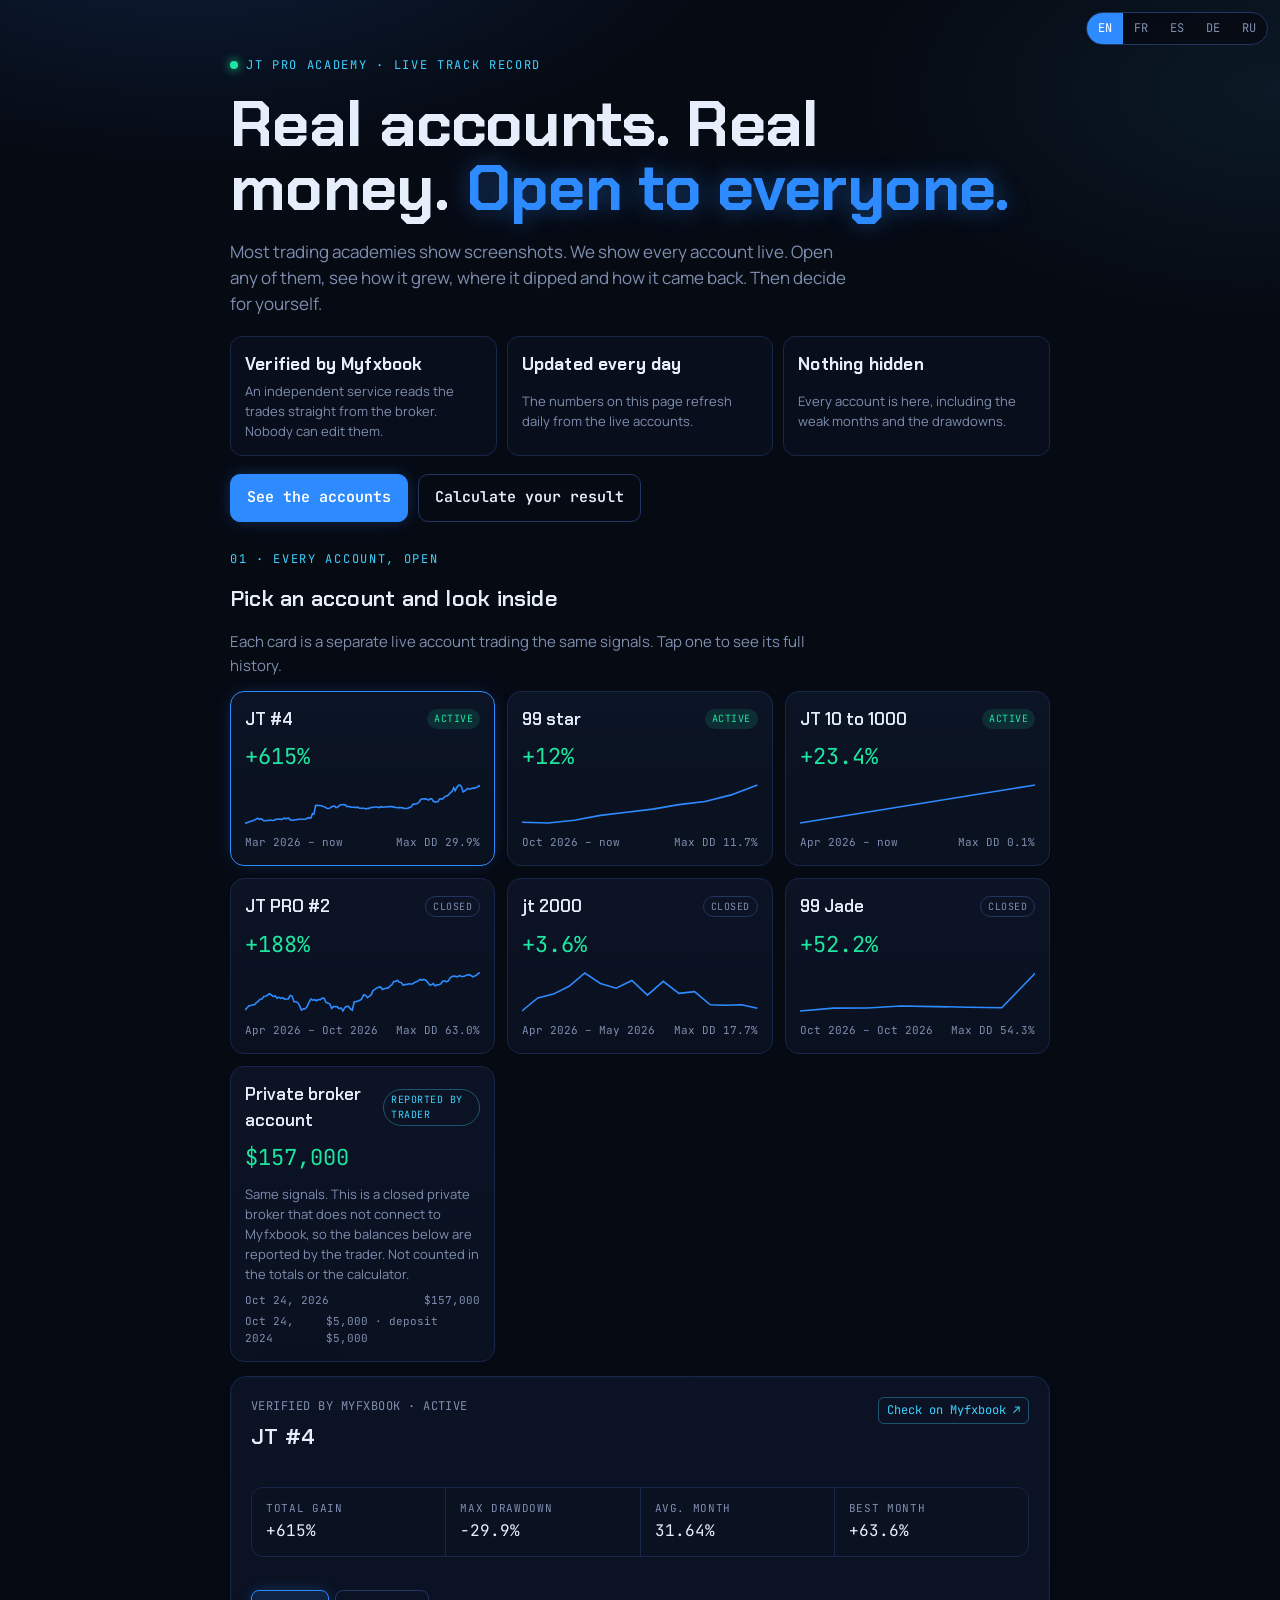
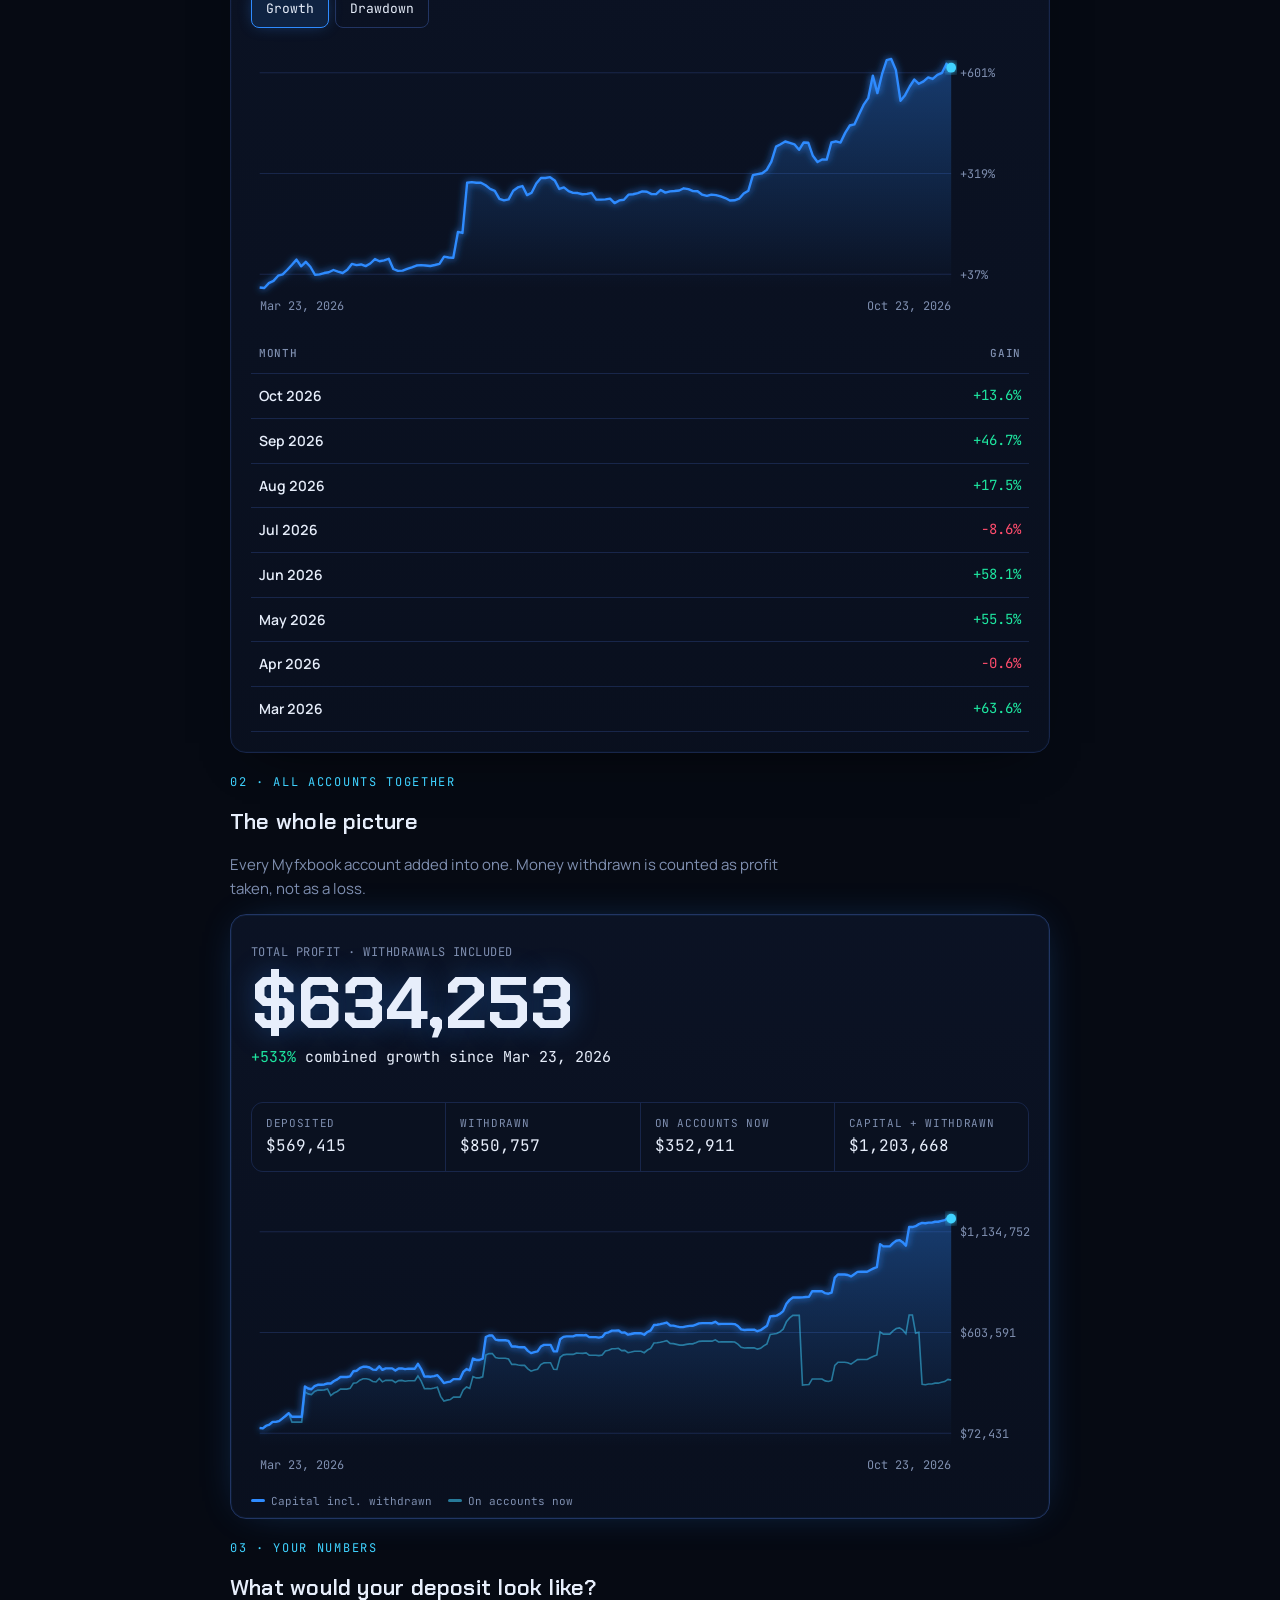
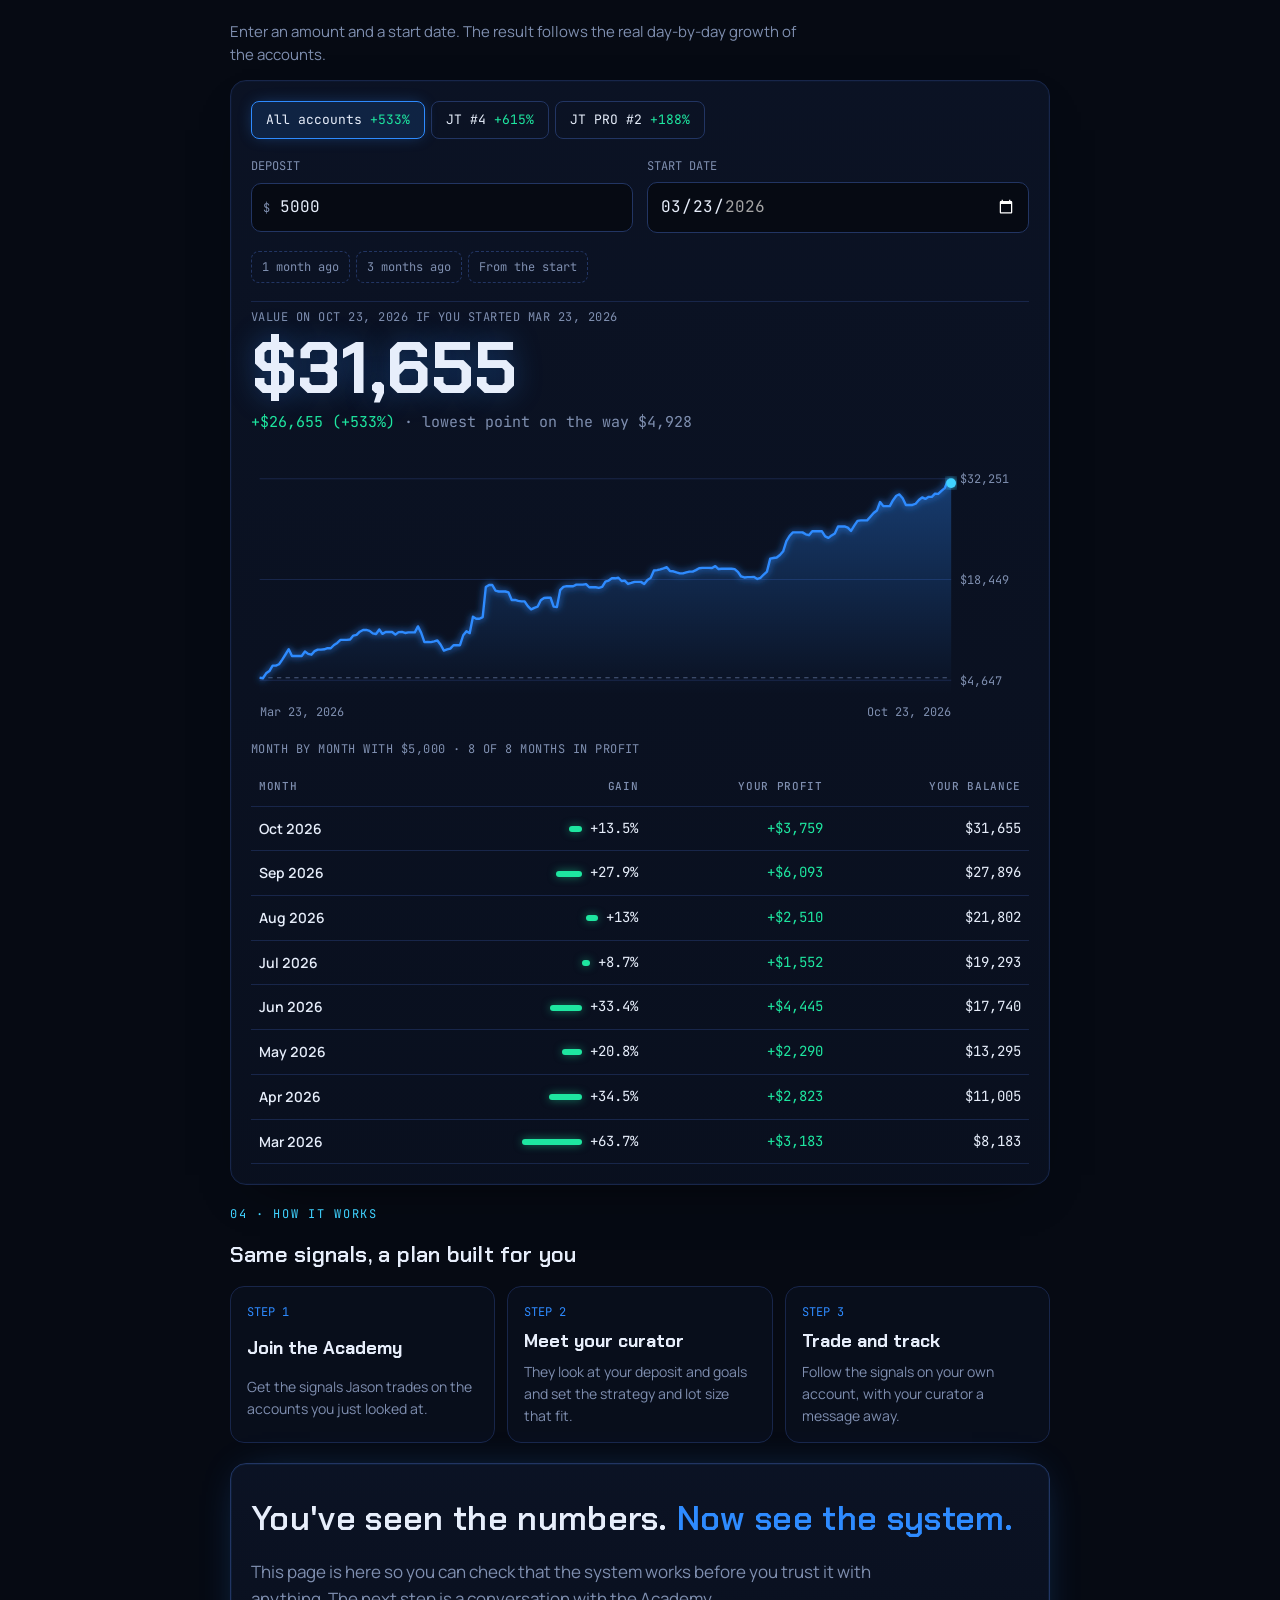
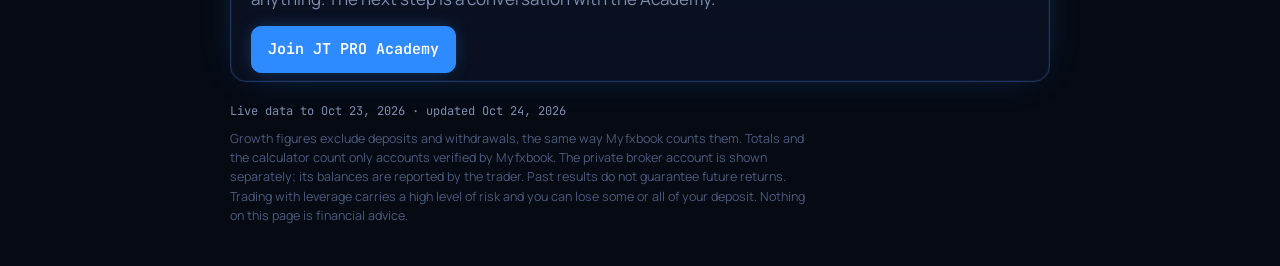
==== commit 3a54fb81: "Stats site: RU last in the language switch Co-Authored-By: Claude Opus 5.5 <noreply@anthropic.com> C" ====
--- a/index.html
+++ b/index.html
@@ -55,7 +55,7 @@
 </style>
 </head>
 <body>
-<div class="lang" role="group" aria-label="Language"><button type="button" data-l="en">EN</button><button type="button" data-l="ru">RU</button><button type="button" data-l="fr">FR</button><button type="button" data-l="es">ES</button><button type="button" data-l="de">DE</button></div>
+<div class="lang" role="group" aria-label="Language"><button type="button" data-l="en">EN</button><button type="button" data-l="fr">FR</button><button type="button" data-l="es">ES</button><button type="button" data-l="de">DE</button><button type="button" data-l="ru">RU</button></div>
 <div class="wrap">
 
   <section class="hero">
@@ -322,7 +322,7 @@
 };
 const EN = {};
 document.querySelectorAll('[data-i18n]').forEach(el => EN[el.dataset.i18n] = el.innerHTML);
-const LANGS = ['en', 'ru', 'fr', 'es', 'de'];
+const LANGS = ['en', 'fr', 'es', 'de', 'ru'];
 let L = 'en';
 // ?lang=xx from the bot/academy link wins, then the visitor's own pick, then the browser language
 try {
